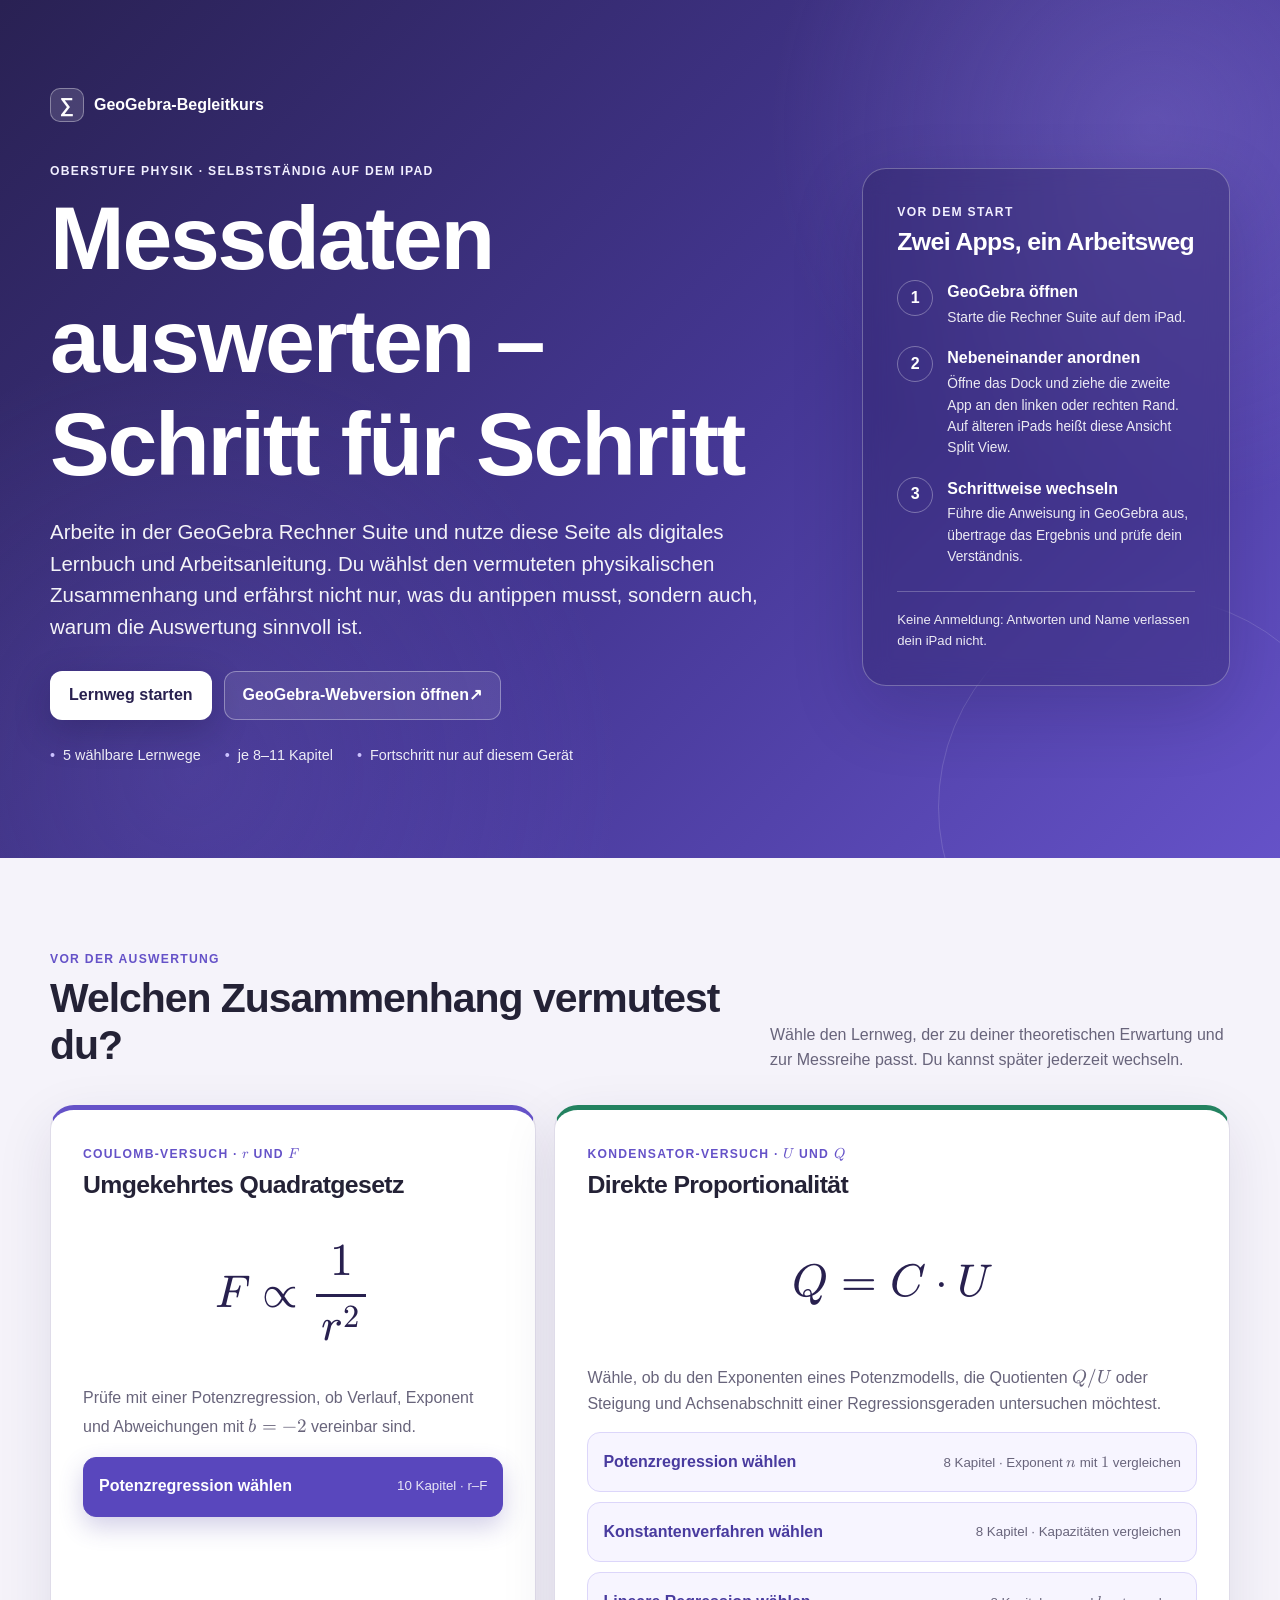
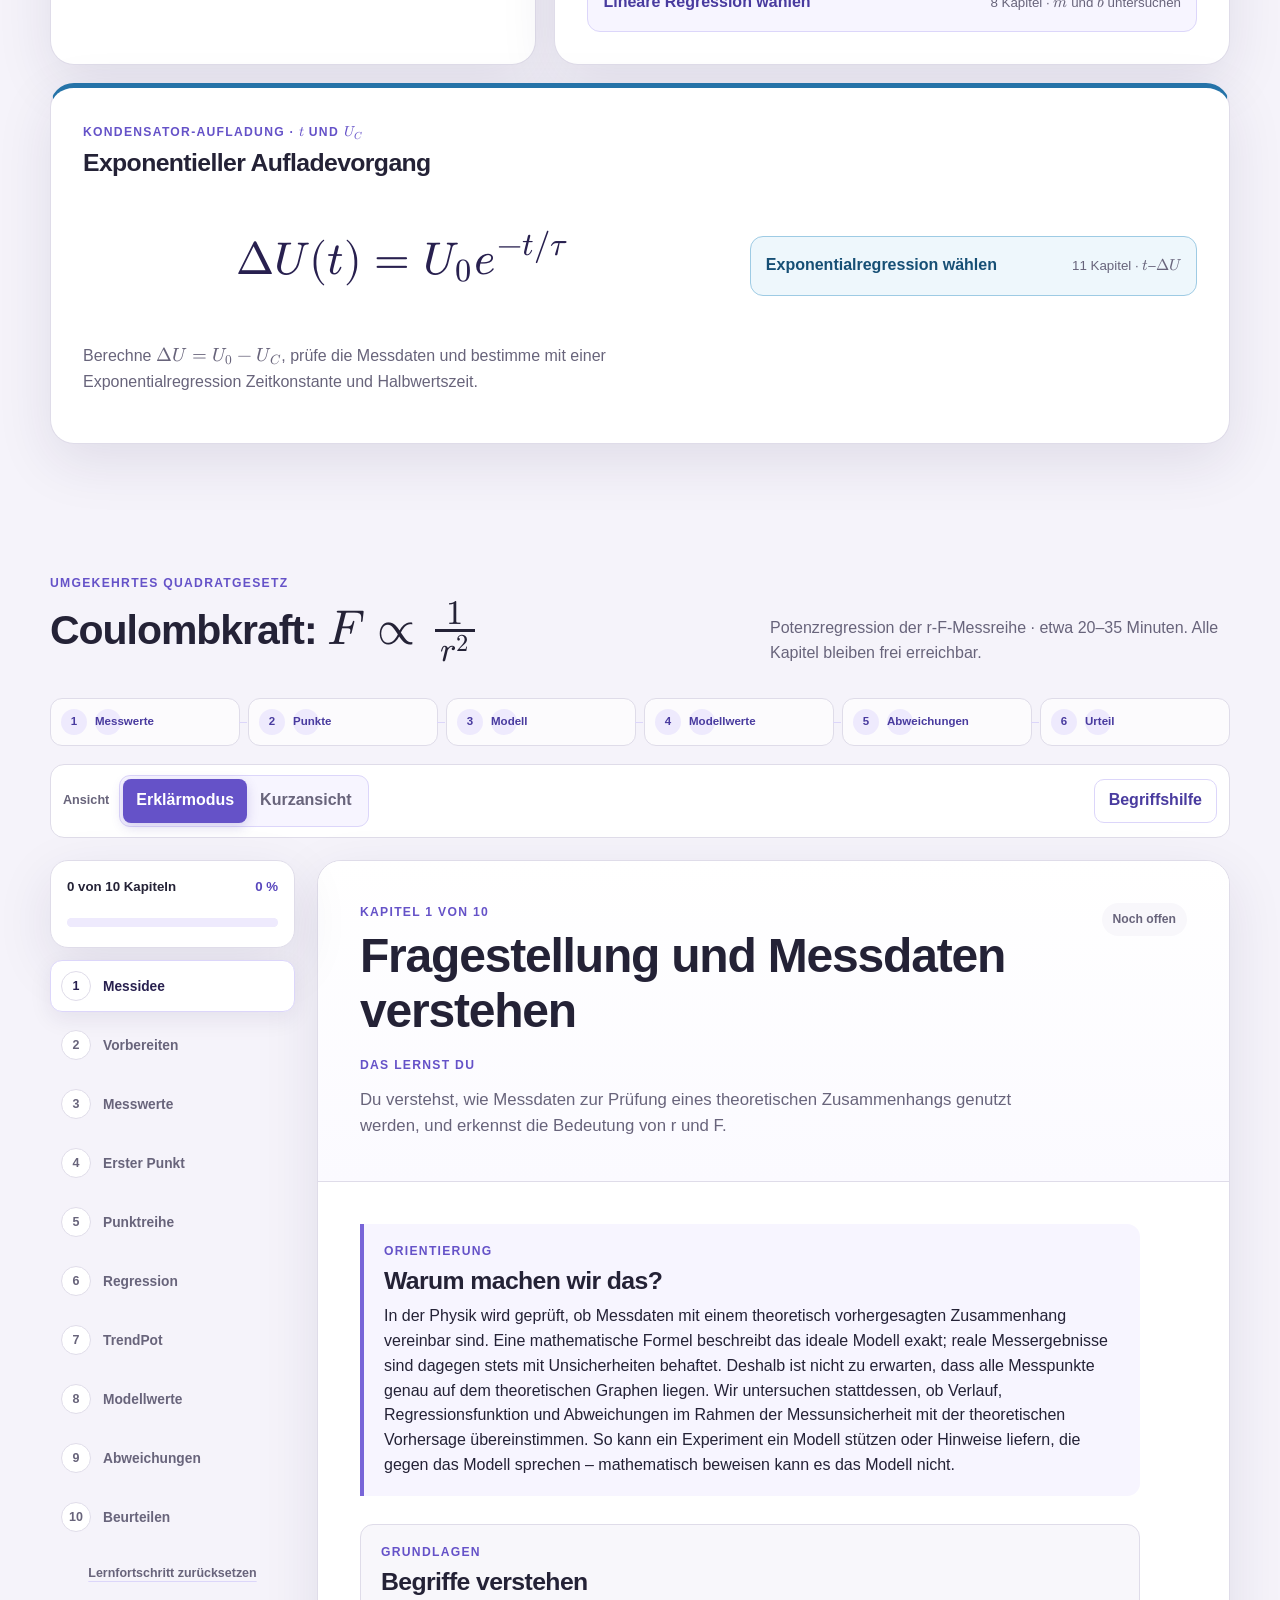
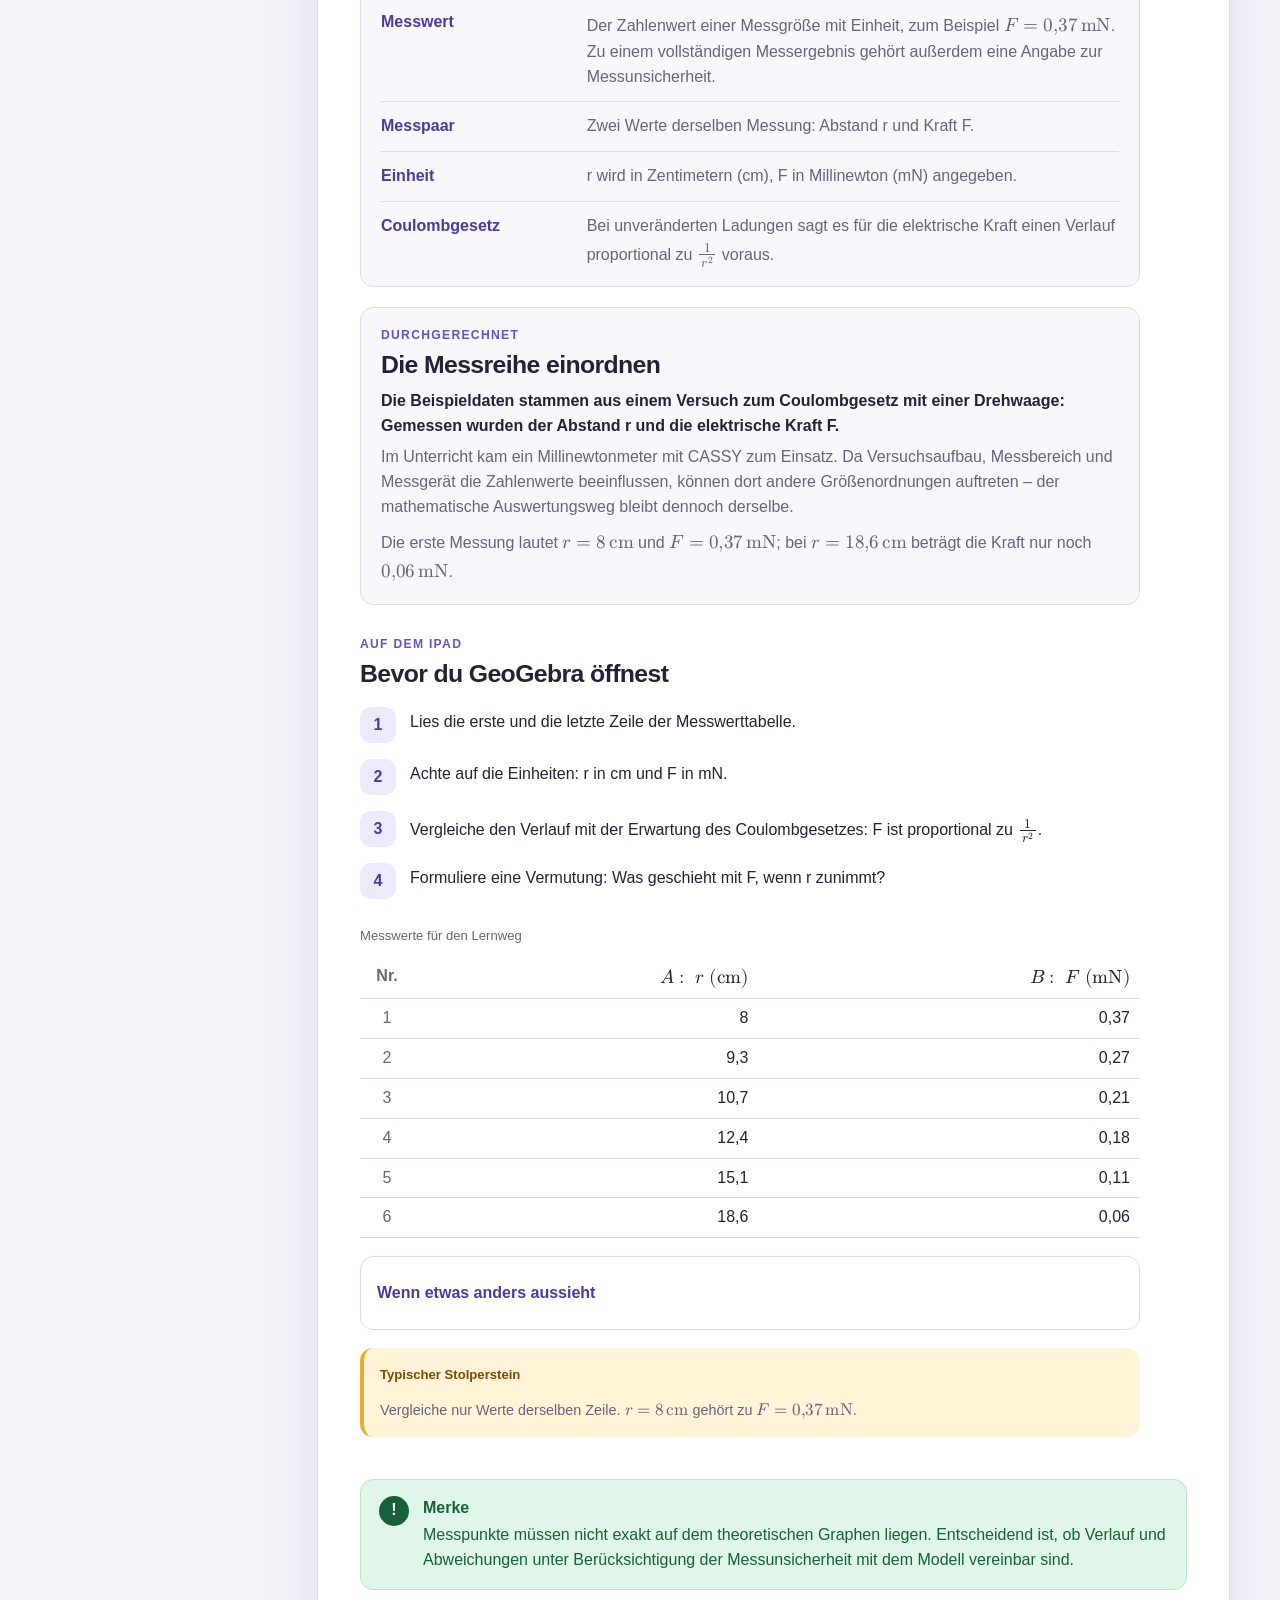
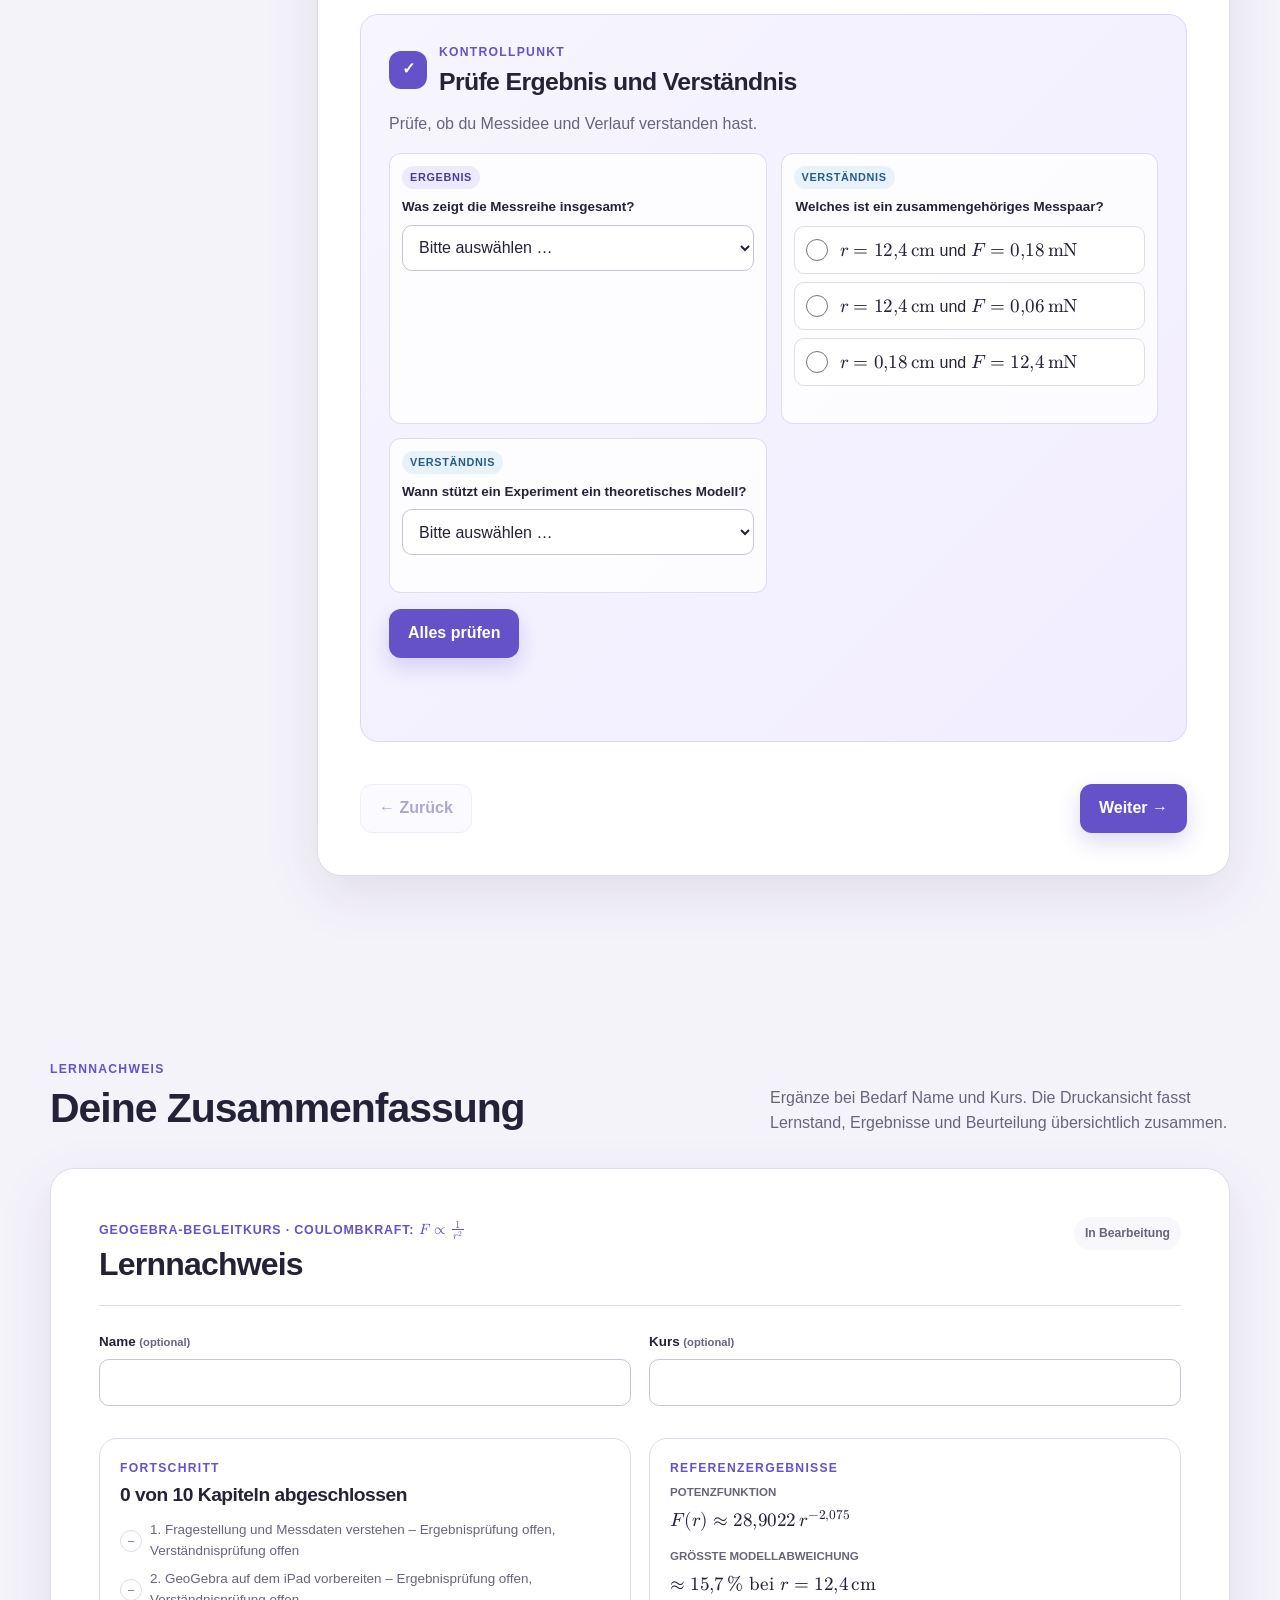
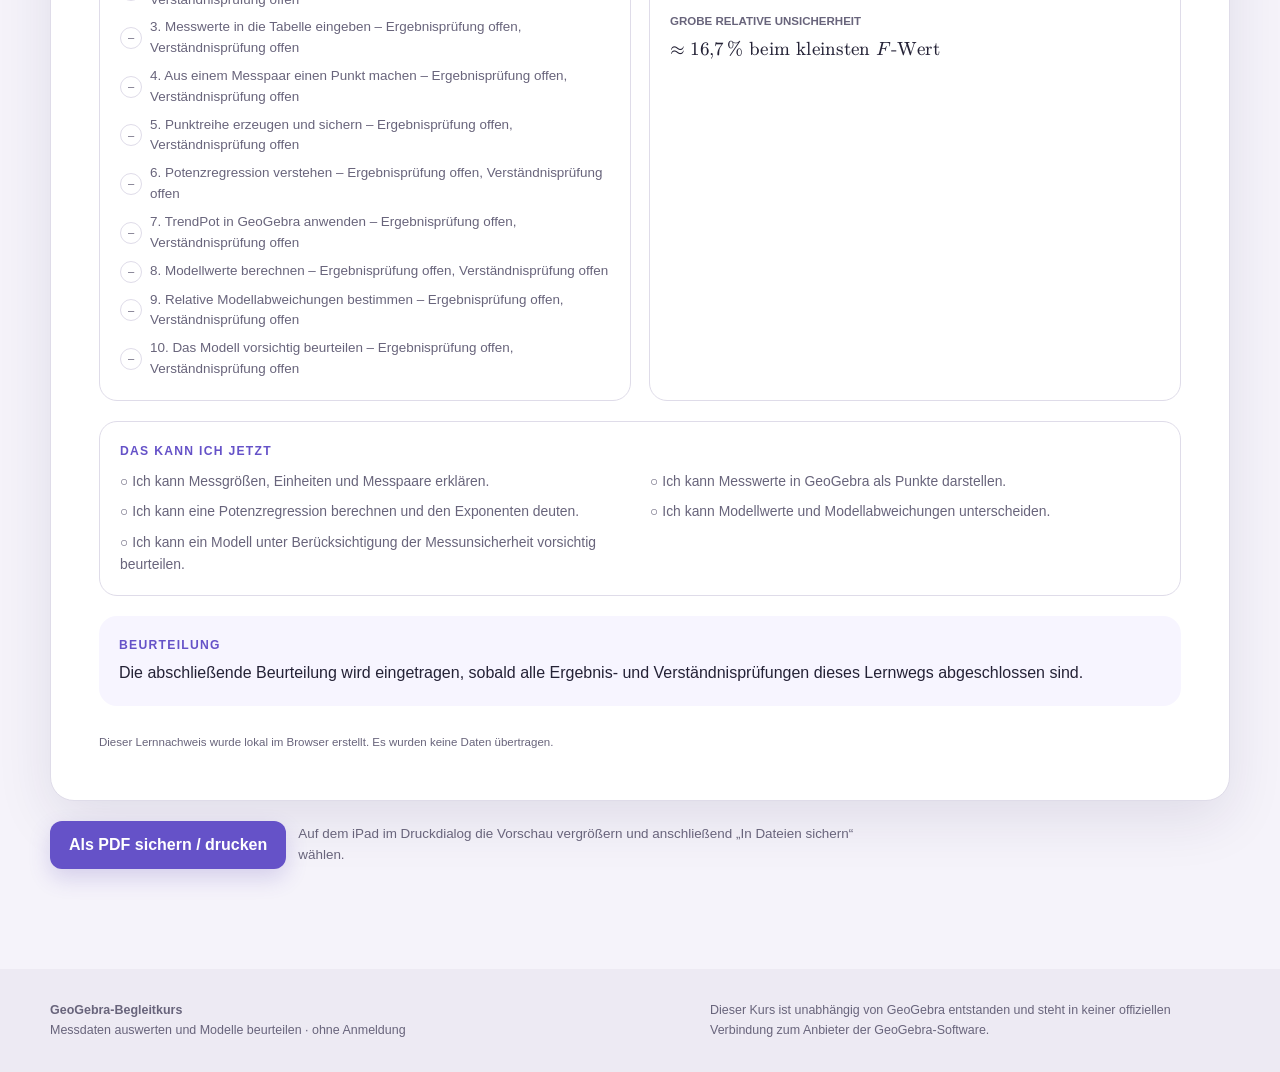
==== index.html @ 0e4f19bb "modified:   app.js 	modified:   groesster-einzelfehler.html 	modified:   groesster-einzelfehler.js 	" ====
<!doctype html>
<html lang="de">
<head>
  <meta charset="utf-8">
  <meta name="viewport" content="width=device-width, initial-scale=1, viewport-fit=cover">
  <meta name="theme-color" content="#6552c8">
  <meta name="robots" content="noindex, nofollow, noarchive, nosnippet, noimageindex">
  <meta name="description" content="Fünf geführte GeoGebra-Lernwege zu Potenz-, Linear- und Exponentialregression, Proportionalität und Messunsicherheit auf dem iPad.">
  <meta property="og:title" content="GeoGebra-Begleitkurs · Messdaten auswerten">
  <meta property="og:description" content="Geführte iPad-Lernwege zu Regression, direkter Proportionalität und exponentiellen Aufladevorgängen.">
  <meta property="og:type" content="website">
  <meta property="og:image" content="./assets/og.png">
  <meta property="og:image:width" content="1733">
  <meta property="og:image:height" content="907">
  <meta property="og:image:alt" content="GeoGebra-Begleitkurs – Messdaten Schritt für Schritt auswerten">
  <meta name="twitter:card" content="summary_large_image">
  <meta name="twitter:title" content="GeoGebra-Begleitkurs · Messdaten auswerten">
  <meta name="twitter:description" content="Geführte iPad-Lernwege zu Regression, direkter Proportionalität und exponentiellen Aufladevorgängen.">
  <meta name="twitter:image" content="./assets/og.png">
  <title>GeoGebra-Begleitkurs · Messdaten auswerten</title>
  <link rel="preload" href="./assets/vendor/mathjax/tex-chtml.js" as="script">
  <link rel="stylesheet" href="./style.css">
</head>
<body>
  <a class="skip-link" href="#main">Zum Inhalt springen</a>

  <header class="site-header">
    <div class="wrap hero-grid">
      <div class="hero-copy">
        <p class="brand-line"><span class="brand-mark" aria-hidden="true">∑</span> GeoGebra-Begleitkurs</p>
        <p class="eyebrow">Oberstufe Physik · selbstständig auf dem iPad</p>
        <h1>Messdaten auswerten – Schritt für Schritt</h1>
        <p class="hero-lead">
          Arbeite in der GeoGebra Rechner Suite und nutze diese Seite als digitales Lernbuch und Arbeitsanleitung.
          Du wählst den vermuteten physikalischen Zusammenhang und erfährst nicht nur, was du antippen musst,
          sondern auch, warum die Auswertung sinnvoll ist.
        </p>
        <div class="hero-actions">
          <button id="startCourseBtn" class="button primary" type="button">Lernweg starten</button>
          <a class="button secondary" href="https://www.geogebra.org/calculator" target="_blank" rel="noopener">GeoGebra-Webversion öffnen <span aria-hidden="true">↗</span></a>
        </div>
        <ul class="hero-facts" aria-label="Kursinformationen">
          <li>5 wählbare Lernwege</li>
          <li>je 8–11 Kapitel</li>
          <li>Fortschritt nur auf diesem Gerät</li>
        </ul>
      </div>

      <aside class="setup-card" aria-labelledby="setup-title">
        <p class="setup-kicker">Vor dem Start</p>
        <h2 id="setup-title">Zwei Apps, ein Arbeitsweg</h2>
        <ol class="setup-list">
          <li><span>1</span><div><strong>GeoGebra öffnen</strong><small>Starte die Rechner Suite auf dem iPad.</small></div></li>
          <li><span>2</span><div><strong>Nebeneinander anordnen</strong><small>Öffne das Dock und ziehe die zweite App an den linken oder rechten Rand. Auf älteren iPads heißt diese Ansicht Split View.</small></div></li>
          <li><span>3</span><div><strong>Schrittweise wechseln</strong><small>Führe die Anweisung in GeoGebra aus, übertrage das Ergebnis und prüfe dein Verständnis.</small></div></li>
        </ol>
        <p class="privacy-note">Keine Anmeldung: Antworten und Name verlassen dein iPad nicht.</p>
      </aside>
    </div>
  </header>

  <main id="main">
    <section id="coursePicker" class="wrap course-picker" aria-labelledby="course-picker-title">
      <div class="section-heading">
        <div>
          <p class="eyebrow">Vor der Auswertung</p>
          <h2 id="course-picker-title">Welchen Zusammenhang vermutest du?</h2>
        </div>
        <p class="section-intro">Wähle den Lernweg, der zu deiner theoretischen Erwartung und zur Messreihe passt. Du kannst später jederzeit wechseln.</p>
      </div>
      <div class="course-choice-grid">
        <article class="course-choice-group inverse">
          <p class="mini-label">Coulomb-Versuch · \(r\) und \(F\)</p>
          <h3>Umgekehrtes Quadratgesetz</h3>
          <p class="choice-equation">\[F\propto\frac{1}{r^2}\]</p>
          <p>Prüfe mit einer Potenzregression, ob Verlauf, Exponent und Abweichungen mit \(b=-2\) vereinbar sind.</p>
          <button class="course-choice-button" type="button" data-course-id="inverse-square">
            <span>Potenzregression wählen</span><small>10 Kapitel · r–F</small>
          </button>
        </article>
        <article class="course-choice-group proportional">
          <p class="mini-label">Kondensator-Versuch · \(U\) und \(Q\)</p>
          <h3>Direkte Proportionalität</h3>
          <p class="choice-equation">\[Q=C\cdot U\]</p>
          <p>Wähle, ob du den Exponenten eines Potenzmodells, die Quotienten \(Q/U\) oder Steigung und Achsenabschnitt einer Regressionsgeraden untersuchen möchtest.</p>
          <div class="choice-button-stack">
            <button class="course-choice-button" type="button" data-course-id="proportional-power">
              <span>Potenzregression wählen</span><small>8 Kapitel · Exponent \(n\) mit \(1\) vergleichen</small>
            </button>
            <button class="course-choice-button" type="button" data-course-id="proportional-constants">
              <span>Konstantenverfahren wählen</span><small>8 Kapitel · Kapazitäten vergleichen</small>
            </button>
            <button class="course-choice-button" type="button" data-course-id="proportional-linear">
              <span>Lineare Regression wählen</span><small>8 Kapitel · \(m\) und \(b\) untersuchen</small>
            </button>
          </div>
        </article>
        <article class="course-choice-group charging">
          <div>
            <p class="mini-label">Kondensator-Aufladung · \(t\) und \(U_C\)</p>
            <h3>Exponentieller Aufladevorgang</h3>
            <p class="choice-equation">\[\Delta U(t)=U_0e^{-t/\tau}\]</p>
            <p>Berechne \(\Delta U=U_0-U_C\), prüfe die Messdaten und bestimme mit einer Exponentialregression Zeitkonstante und Halbwertszeit.</p>
          </div>
          <button class="course-choice-button" type="button" data-course-id="capacitor-exponential">
              <span>Exponentialregression wählen</span><small>11 Kapitel · \(t\)–\(\Delta U\)</small>
          </button>
        </article>
      </div>
      <p id="courseChoiceStatus" class="choice-status" role="status" aria-live="polite"></p>
    </section>

    <section id="course" class="wrap course-section" aria-labelledby="course-title">
      <div class="section-heading">
        <div>
          <p id="courseEyebrow" class="eyebrow">Geführter Lernweg</p>
          <h2 id="course-title">Vom Messwert zum begründeten Urteil</h2>
        </div>
        <p id="courseIntro" class="section-intro">Alle Kapitel bleiben offen. Wähle zwischen ausführlicher Erklärung und kompakter Wiederholung.</p>
      </div>

      <ol id="learningMap" class="learning-map" aria-label="Etappen des gewählten Lernwegs"></ol>

      <div class="course-tools" aria-label="Kursansicht und Begriffshilfe">
        <div class="mode-control">
          <span class="mode-label">Ansicht</span>
          <div class="mode-switch" role="group" aria-label="Umfang der Erklärungen">
            <button id="explainModeBtn" type="button" aria-pressed="true">Erklärmodus</button>
            <button id="compactModeBtn" type="button" aria-pressed="false">Kurzansicht</button>
          </div>
        </div>
        <button id="openGlossaryBtn" class="glossary-button" type="button">Begriffshilfe</button>
      </div>

      <div class="course-shell">
        <aside class="course-rail" aria-label="Kursfortschritt">
          <div class="progress-card">
            <div class="progress-copy">
              <strong id="progressLabel">0 von 10 Kapiteln</strong>
              <span id="progressPercent">0 %</span>
            </div>
            <progress id="courseProgress" max="10" value="0">0 von 10</progress>
          </div>
          <nav aria-label="Lernschritte">
            <ol id="stepNav" class="step-nav"></ol>
          </nav>
          <button id="resetCourseBtn" class="text-button" type="button">Lernfortschritt zurücksetzen</button>
        </aside>

        <article id="lessonCard" class="lesson-card" aria-labelledby="stepTitle">
          <header class="lesson-header">
            <div>
              <p id="stepEyebrow" class="step-eyebrow"></p>
              <h2 id="stepTitle"></h2>
              <p class="mini-label learning-goal-label">Das lernst du</p>
              <p id="stepGoal" class="step-goal"></p>
            </div>
            <span id="stepStateBadge" class="state-badge"></span>
          </header>

          <div id="lessonGrid" class="lesson-grid">
            <div class="instruction-column">
              <section class="why-block" aria-labelledby="why-heading">
                <p class="mini-label">Orientierung</p>
                <h3 id="why-heading">Warum machen wir das?</h3>
                <p id="stepWhy"></p>
              </section>

              <div id="depthContent" class="depth-content">
                <section class="concept-block" aria-labelledby="concept-heading">
                  <p class="mini-label">Grundlagen</p>
                  <h3 id="concept-heading">Begriffe verstehen</h3>
                  <dl id="stepConcepts" class="concept-list"></dl>
                </section>

                <section class="example-block" aria-labelledby="example-heading">
                  <p class="mini-label">Durchgerechnet</p>
                  <h3 id="example-heading"></h3>
                  <div id="stepWorkedExample" class="worked-example"></div>
                </section>
              </div>

              <section class="instruction-block" aria-labelledby="ipad-heading">
                <p class="mini-label">Auf dem iPad</p>
                <h3 id="ipad-heading"></h3>
                <ol id="stepActions" class="action-list"></ol>
              </section>

              <div id="stepDataTable" class="source-data" hidden></div>

              <div id="formulaBlock" class="formula-block" hidden>
                <div>
                  <span>Diese Eingabe verwenden</span>
                  <code id="formulaText"></code>
                </div>
                <button id="copyFormulaBtn" class="copy-button" type="button">Kopieren</button>
              </div>
              <p id="copyStatus" class="sr-only" role="status" aria-live="polite"></p>

              <details class="help-box">
                <summary>Wenn etwas anders aussieht</summary>
                <p id="stepTroubleshooting"></p>
              </details>
              <div class="mistake-box">
                <strong>Typischer Stolperstein</strong>
                <p id="stepMistake"></p>
              </div>
            </div>

            <div id="stepImages" class="step-images" aria-label="Abbildungen zum Lernschritt"></div>
          </div>

          <aside class="remember-box" aria-labelledby="remember-heading">
            <span aria-hidden="true">!</span>
            <div><strong id="remember-heading">Merke</strong><p id="stepRemember"></p></div>
          </aside>

          <aside id="sharedRequirementCard" class="shared-requirement-card" aria-labelledby="sharedRequirementTitle" hidden>
            <div>
              <p class="mini-label">Gemeinsame Pflichtseite</p>
              <h3 id="sharedRequirementTitle">Methode des größten Einzelfehlers</h3>
              <p id="sharedRequirementText"></p>
            </div>
            <a id="sharedRequirementLink" class="button secondary" href="./groesster-einzelfehler.html">Fehlerseite öffnen</a>
          </aside>

          <section class="checkpoint" aria-labelledby="checkpoint-title">
            <div class="checkpoint-heading">
              <span class="checkpoint-icon" aria-hidden="true">✓</span>
              <div>
                <p class="mini-label">Kontrollpunkt</p>
                <h3 id="checkpoint-title">Prüfe Ergebnis und Verständnis</h3>
              </div>
            </div>
            <p id="checkpointPrompt"></p>
            <form id="checkpointForm" novalidate>
              <div id="checkpointFields" class="checkpoint-fields"></div>
              <button class="button primary" type="submit">Alles prüfen</button>
            </form>
            <p id="checkpointFeedback" class="feedback" role="status" aria-live="polite"></p>
          </section>

          <footer class="lesson-footer">
            <button id="previousStepBtn" class="button secondary" type="button">← Zurück</button>
            <button id="nextStepBtn" class="button primary" type="button">Weiter →</button>
          </footer>
        </article>
      </div>

      <div id="courseComplete" class="completion-banner" hidden>
        <div aria-hidden="true" class="completion-mark">✓</div>
        <div>
          <p class="eyebrow">Lernweg abgeschlossen</p>
          <h3 id="completionTitle">Du kannst den gesamten Auswertungsweg fachlich erklären.</h3>
          <p id="completionText">Erstelle jetzt deinen persönlichen Lernnachweis.</p>
        </div>
        <a id="completionActionLink" class="button light" href="#summary">Zum Lernnachweis</a>
      </div>
    </section>

    <section id="summary" class="wrap summary-section" aria-labelledby="summary-title">
      <div class="section-heading">
        <div>
          <p class="eyebrow">Lernnachweis</p>
          <h2 id="summary-title">Deine Zusammenfassung</h2>
        </div>
        <p class="section-intro">Ergänze bei Bedarf Name und Kurs. Die Druckansicht fasst Lernstand, Ergebnisse und Beurteilung übersichtlich zusammen.</p>
      </div>

      <div id="printSummary" class="summary-sheet">
        <header class="summary-header">
          <div>
            <span id="summarySubtitle" class="summary-subtitle">GeoGebra-Begleitkurs · Potenzregression</span>
            <h3>Lernnachweis</h3>
          </div>
          <span id="summaryStatus" class="summary-status"></span>
        </header>

        <div class="student-fields screen-fields">
          <label class="field" for="studentNameInput"><span>Name <small>(optional)</small></span><input id="studentNameInput" type="text" autocomplete="name"></label>
          <label class="field" for="courseNameInput"><span>Kurs <small>(optional)</small></span><input id="courseNameInput" type="text"></label>
        </div>
        <dl class="print-student-meta">
          <div><dt>Name</dt><dd id="printStudentName">–</dd></div>
          <div><dt>Kurs</dt><dd id="printCourseName">–</dd></div>
          <div><dt>Datum</dt><dd id="summaryDate"></dd></div>
        </dl>

        <div class="summary-grid">
          <section>
            <p class="mini-label">Fortschritt</p>
            <h4 id="summaryProgress"></h4>
            <ul id="summaryChecklist" class="summary-checklist"></ul>
          </section>
          <section>
            <p class="mini-label">Referenzergebnisse</p>
            <dl id="summaryKeyResults" class="key-results"></dl>
          </section>
        </div>

        <section class="competence-summary">
          <p class="mini-label">Das kann ich jetzt</p>
          <ul id="summaryCompetencies" class="competence-list"></ul>
        </section>

        <section class="summary-conclusion">
          <p class="mini-label">Beurteilung</p>
          <p id="summaryConclusion"></p>
        </section>

        <p class="print-footnote">Dieser Lernnachweis wurde lokal im Browser erstellt. Es wurden keine Daten übertragen.</p>
      </div>

      <div class="summary-actions">
        <button id="printSummaryBtn" class="button primary" type="button">Als PDF sichern / drucken</button>
        <p>Auf dem iPad im Druckdialog die Vorschau vergrößern und anschließend „In Dateien sichern“ wählen.</p>
      </div>
    </section>
  </main>

  <footer class="site-footer">
    <div class="wrap footer-inner">
      <p><strong>GeoGebra-Begleitkurs</strong><br>Messdaten auswerten und Modelle beurteilen · ohne Anmeldung</p>
      <p>Dieser Kurs ist unabhängig von GeoGebra entstanden und steht in keiner offiziellen Verbindung zum Anbieter der GeoGebra-Software.</p>
    </div>
  </footer>

  <dialog id="glossaryDialog" class="glossary-dialog" aria-labelledby="glossaryTitle">
    <button id="closeGlossaryBtn" class="dialog-close" type="button" aria-label="Begriffshilfe schließen">×</button>
    <p class="mini-label">Zum Nachschlagen</p>
    <h2 id="glossaryTitle">Begriffshilfe</h2>
    <dl class="glossary-list">
      <div><dt>Hypothese</dt><dd>Eine theoretisch begründete Erwartung, die anhand von Messdaten geprüft wird.</dd></div>
      <div><dt>Physikalisches Modell</dt><dd>Eine vereinfachte mathematische Beschreibung eines realen Vorgangs, zum Beispiel \(F\propto 1/r^2\) oder \(Q=C\cdot U\).</dd></div>
      <div><dt>Messwert</dt><dd>Der Zahlenwert einer Messgröße mit Einheit, zum Beispiel \(F=0{,}37\,\mathrm{mN}\).</dd></div>
      <div><dt>Messergebnis</dt><dd>Die vollständige Angabe eines Messwertes einschließlich seiner Messunsicherheit.</dd></div>
      <div><dt>Messpaar</dt><dd>Die zusammengehörigen Werte zweier Messgrößen aus derselben Einzelmessung.</dd></div>
      <div><dt>Punkt</dt><dd>Die Darstellung eines Messpaares im Koordinatensystem, zum Beispiel \((x,y)=(r,F)\) oder \((U,Q)\).</dd></div>
      <div><dt>Potenzfunktion</dt><dd>Eine Funktion der Form \(y=a\cdot x^b\). Der Exponent \(b\) bestimmt die Art des Zusammenhangs.</dd></div>
      <div><dt>Regression</dt><dd>Ein mathematisches Verfahren, das die Parameter einer gewählten Modellfunktion an mehrere Messpunkte anpasst.</dd></div>
      <div><dt>Modellwert</dt><dd>Ein von der Regressionsfunktion berechneter Wert, nicht ein neuer Messwert.</dd></div>
      <div><dt>Modellabweichung</dt><dd>Die prozentuale Differenz zwischen Messwert und Modellwert, bezogen auf den Modellwert.</dd></div>
      <div><dt>Betrag</dt><dd>Die Größe einer Zahl ohne ihr Vorzeichen.</dd></div>
      <div><dt>Messunsicherheit</dt><dd>Eine Angabe dazu, wie genau ein Messergebnis aufgrund von Messverfahren und Geräten sinnvoll angegeben werden kann.</dd></div>
      <div><dt>Vereinbarkeit</dt><dd>Die Messdaten liefern im Rahmen der betrachteten Unsicherheiten keinen erkennbaren Widerspruch zum Modell.</dd></div>
      <div><dt>Spannung \(U\)</dt><dd>Die elektrische Spannung in Volt; beim Kondensator ist sie die unabhängige Größe.</dd></div>
      <div><dt>Elektrische Ladung \(Q\)</dt><dd>Die auf dem Kondensator gespeicherte Ladung in Coulomb.</dd></div>
      <div><dt>Kapazität \(C\)</dt><dd>Der Quotient \(Q/U\). Seine Einheit ist Farad; hier ergeben sich Werte um \(416\,\mathrm{pF}\).</dd></div>
      <div><dt>Direkte Proportionalität</dt><dd>Ein Zusammenhang der Form \(y=k\cdot x\); bei realen Messdaten bleibt der Quotient \(y/x\) innerhalb der Messunsicherheit annähernd konstant.</dd></div>
      <div><dt>Proportionalitätskonstante</dt><dd>Der feste Faktor \(k\); bei \(Q=C\cdot U\) ist dies die Kapazität \(C\).</dd></div>
      <div><dt>Lineare Funktion</dt><dd>Eine Funktion der Form \(y=m\cdot x+b\). Ihr Graph ist eine Gerade.</dd></div>
      <div><dt>Steigung \(m\)</dt><dd>Sie gibt an, um wie viel sich der Modellwert \(y\) ändert, wenn \(x\) um eine Einheit zunimmt. Bei \(Q=C\cdot U\) entspricht sie der Kapazität.</dd></div>
      <div><dt>y-Achsenabschnitt \(b\)</dt><dd>Der Modellwert bei \(x=0\). Für eine direkte Proportionalität wird \(b=0\) erwartet.</dd></div>
      <div><dt>Ursprungsgerade</dt><dd>Eine Gerade durch den Koordinatenursprung \((0,0)\); sie beschreibt einen direkt proportionalen Zusammenhang.</dd></div>
      <div><dt>Extrapolation</dt><dd>Die Verwendung eines Modells außerhalb des gemessenen Bereichs. Der Achsenabschnitt wird hier aus Messungen zwischen \(50\,\mathrm V\) und \(250\,\mathrm V\) bis \(U=0\) fortgesetzt.</dd></div>
      <div><dt>Aufladevorgang</dt><dd>Beim Laden eines Kondensators steigt \(U_C\) und nähert sich der angelegten Spannung \(U_0\) an; gleichzeitig fällt \(\Delta U=U_0-U_C\) gegen null.</dd></div>
      <div><dt>Spannungsdifferenz \(\Delta U\)</dt><dd>Der beim Aufladen noch fehlende Spannungsanteil \(U_0-U_C\). Das \(\Delta\) bezeichnet hier eine Differenz und keine Messunsicherheit.</dd></div>
      <div><dt>Exponentialfunktion</dt><dd>Eine Funktion, bei der sich eine Größe in gleichen Zeitabschnitten jeweils um denselben Faktor verändert, hier \(\widehat{\Delta U}(t)=A e^{kt}\).</dd></div>
      <div><dt>Regressionsanfangswert \(A\)</dt><dd>Der vom Exponentialmodell für \(t=0\) vorhergesagte Wert; er muss nicht exakt dem ersten Messwert entsprechen.</dd></div>
      <div><dt>Zeitkonstante \(\tau\)</dt><dd>Charakteristische Zeit eines exponentiellen Vorgangs. Beim idealen RC-Kreis gilt \(\tau=R\cdot C\) und \(k=-1/\tau\).</dd></div>
      <div><dt>Halbwertszeit \(t_{1/2}\)</dt><dd>Die Zeitspanne, in der sich der Modellwert halbiert; bei exponentieller Abnahme gilt \(t_{1/2}=\tau\ln(2)\).</dd></div>
      <div><dt>Auffälliger Messwert</dt><dd>Ein Wert, der wegen Messablauf, Protokoll oder Verlauf geprüft werden muss. Er darf nicht allein wegen einer schlechten Modellpassung entfernt werden.</dd></div>
      <div><dt>Dokumentierter Ausschluss</dt><dd>Ein begründeter und offengelegter Verzicht auf einen Messwert in der Auswertung; das ursprüngliche Protokoll wird dabei nicht stillschweigend verändert.</dd></div>
      <div><dt>Methode des größten Einzelfehlers</dt><dd>Der größte relative Einzelfehler wird als Fehlergrenze auf alle untersuchten Abweichungen übertragen. Darunterliegende Abweichungen können in dieser schulischen Methode durch Messfehler erklärt werden.</dd></div>
    </dl>
  </dialog>

  <dialog id="imageDialog" class="image-dialog" aria-labelledby="dialogCaption">
    <button id="closeImageDialogBtn" class="dialog-close" type="button" aria-label="Bild schließen">×</button>
    <div class="dialog-image-wrap">
      <div id="dialogImageStage" class="dialog-image-stage">
        <img id="dialogImage" src="" alt="">
      </div>
    </div>
    <p id="dialogCaption"></p>
  </dialog>

  <noscript>
    <div class="noscript-note">Für die interaktiven Kontrollpunkte muss JavaScript aktiviert sein.</div>
  </noscript>

  <script type="module" src="./app.js?v=20260919-1"></script>
</body>
</html>
---- style.css ----
:root {
  color-scheme: light;
  --ink: #242236;
  --muted: #68647b;
  --violet-950: #28204f;
  --violet-800: #493b9f;
  --violet-700: #5947bd;
  --violet-600: #6552c8;
  --violet-500: #7865d8;
  --violet-200: #dcd6fa;
  --violet-100: #eeeafd;
  --violet-50: #f7f5ff;
  --mint: #dff6e8;
  --green: #16613b;
  --amber-100: #fff4d7;
  --amber-700: #7a4b00;
  --red-100: #fdecec;
  --red-700: #8d2727;
  --surface: #ffffff;
  --surface-soft: #f8f7fb;
  --border: #dfdce9;
  --shadow: 0 18px 55px rgba(39, 31, 78, 0.1);
  --radius-xl: 24px;
  --radius-lg: 18px;
  --radius-md: 13px;
  --content: 1180px;
}

* { box-sizing: border-box; }

html {
  scroll-behavior: smooth;
  background: #f5f3fa;
  color: var(--ink);
  font-family: Inter, ui-sans-serif, -apple-system, BlinkMacSystemFont, "Segoe UI", sans-serif;
}

body { margin: 0; min-width: 320px; line-height: 1.55; }
button, input, select, textarea { font: inherit; }
button, a, summary, input, select, textarea { -webkit-tap-highlight-color: transparent; }
button, a.button, summary { touch-action: manipulation; }
img, svg { max-width: 100%; }
a { color: inherit; }
h1, h2, h3, h4, p { margin-top: 0; }
h1, h2, h3, h4 { line-height: 1.15; letter-spacing: -0.025em; }
h1 { max-width: 720px; margin-bottom: 20px; font-size: clamp(2.65rem, 7vw, 5.7rem); }
h2 { margin-bottom: 8px; font-size: clamp(1.75rem, 3.2vw, 2.65rem); }
h3 { margin-bottom: 8px; font-size: clamp(1.2rem, 2vw, 1.55rem); }

.wrap { width: min(var(--content), calc(100% - 40px)); margin-inline: auto; }
.skip-link { position: fixed; z-index: 1000; top: 12px; left: 12px; transform: translateY(-160%); border-radius: 8px; padding: 10px 14px; background: var(--surface); color: var(--violet-800); font-weight: 800; }
.skip-link:focus { transform: translateY(0); }

.site-header {
  position: relative;
  overflow: hidden;
  padding: clamp(42px, 8vw, 88px) 0 clamp(54px, 8vw, 92px);
  background: radial-gradient(circle at 90% 15%, rgba(159, 141, 235, 0.28), transparent 28%), radial-gradient(circle at 15% 90%, rgba(120, 101, 216, 0.2), transparent 32%), linear-gradient(135deg, #292153 0%, #463896 56%, #6552c8 100%);
  color: #fff;
}

.site-header::after { position: absolute; right: -80px; bottom: -160px; width: 420px; height: 420px; border: 1px solid rgba(255, 255, 255, 0.14); border-radius: 50%; content: ""; }
.hero-grid { position: relative; z-index: 1; display: grid; grid-template-columns: minmax(0, 1.5fr) minmax(300px, 0.75fr); gap: clamp(32px, 6vw, 80px); align-items: center; }
.brand-line { display: flex; align-items: center; gap: 10px; margin-bottom: 40px; font-weight: 800; }
.brand-mark { display: inline-grid; width: 34px; height: 34px; place-items: center; border: 1px solid rgba(255, 255, 255, 0.35); border-radius: 10px; background: rgba(255, 255, 255, 0.13); font-size: 1.25rem; }
.eyebrow, .mini-label, .setup-kicker, .step-eyebrow { margin-bottom: 6px; color: var(--violet-600); font-size: 0.76rem; font-weight: 850; letter-spacing: 0.105em; text-transform: uppercase; }
.site-header .eyebrow { color: #f1efff; }
.hero-lead { max-width: 720px; margin-bottom: 28px; color: rgba(255, 255, 255, 0.94); font-size: clamp(1.05rem, 2vw, 1.28rem); }
.hero-actions, .row-actions, .summary-actions { display: flex; flex-wrap: wrap; gap: 12px; align-items: center; }

.button { display: inline-flex; min-height: 48px; align-items: center; justify-content: center; border: 1px solid transparent; border-radius: 12px; padding: 11px 18px; text-decoration: none; font-weight: 800; cursor: pointer; transition: transform 160ms ease, background 160ms ease, border-color 160ms ease, box-shadow 160ms ease; }
.button:hover { transform: translateY(-1px); }
.button:active { transform: translateY(0); }
.button.primary { background: var(--violet-600); color: #fff; box-shadow: 0 9px 22px rgba(85, 67, 178, 0.2); }
.button.primary:hover { background: var(--violet-800); }
.site-header .button.primary { background: #fff; color: var(--violet-950); box-shadow: 0 12px 35px rgba(20, 14, 55, 0.25); }
.button.secondary { border-color: var(--violet-200); background: var(--violet-50); color: var(--violet-800); }
.site-header .button.secondary { border-color: rgba(255, 255, 255, 0.35); background: rgba(255, 255, 255, 0.09); color: #fff; }
.button.light { background: #fff; color: var(--violet-800); }
.button.compact { min-height: 44px; padding: 8px 14px; }
.button.wide { width: 100%; margin-top: 18px; }
.button:disabled { transform: none; opacity: 0.45; cursor: not-allowed; }

.button:focus-visible, .text-button:focus-visible, .copy-button:focus-visible, .figure-button:focus-visible, .step-nav button:focus-visible, .mode-switch button:focus-visible, .glossary-button:focus-visible, .method-back-link:focus-visible, .source-link a:focus-visible, .shared-method-link a:focus-visible, input:focus-visible, select:focus-visible, textarea:focus-visible, summary:focus-visible, .dialog-close:focus-visible { outline: 3px solid #f4b942; outline-offset: 3px; }

.hero-facts { display: flex; flex-wrap: wrap; gap: 8px 24px; margin: 24px 0 0; padding: 0; color: rgba(255, 255, 255, 0.9); font-size: 0.9rem; list-style: none; }
.hero-facts li::before { margin-right: 8px; color: #cbc2ff; content: "•"; }
.setup-card { padding: clamp(24px, 4vw, 34px); border: 1px solid rgba(255, 255, 255, 0.28); border-radius: var(--radius-xl); background: rgba(25, 18, 70, 0.28); box-shadow: 0 24px 70px rgba(17, 11, 51, 0.18); backdrop-filter: blur(12px); }
.setup-kicker { color: #f1efff; }
.setup-card h2 { margin-bottom: 24px; font-size: 1.55rem; }
.setup-list { display: grid; gap: 18px; margin: 0; padding: 0; list-style: none; }
.setup-list li { display: grid; grid-template-columns: 38px 1fr; gap: 12px; align-items: start; }
.setup-list > li > span { display: grid; width: 36px; height: 36px; place-items: center; border: 1px solid rgba(255, 255, 255, 0.32); border-radius: 50%; color: #fff; font-weight: 850; }
.setup-list strong, .setup-list small { display: block; }
.setup-list small { margin-top: 2px; color: rgba(255, 255, 255, 0.9); font-size: 0.86rem; }
.privacy-note { margin: 24px 0 0; padding-top: 18px; border-top: 1px solid rgba(255, 255, 255, 0.24); color: rgba(255, 255, 255, 0.9); font-size: 0.82rem; }

.course-picker { padding-top: clamp(54px, 8vw, 92px); }
.course-section, .summary-section { padding-block: clamp(54px, 8vw, 92px); }
.course-choice-grid { display: grid; grid-template-columns: minmax(0, 0.9fr) minmax(0, 1.25fr); gap: 18px; }
.course-choice-group { border: 1px solid var(--border); border-radius: var(--radius-xl); padding: clamp(22px, 4vw, 32px); background: var(--surface); box-shadow: var(--shadow); }
.course-choice-group.inverse { border-top: 5px solid var(--violet-600); }
.course-choice-group.proportional { border-top: 5px solid #238260; }
.course-choice-group.charging { grid-column: 1 / -1; display: grid; grid-template-columns: minmax(0, 1fr) minmax(280px, 0.7fr); align-items: center; gap: 28px; border-top: 5px solid #2573a8; }
.course-choice-group.charging .course-choice-button { border-color: #9ecbe4; background: #eef7fc; color: #164f75; }
.course-choice-group.charging .course-choice-button[aria-pressed="true"] { border-color: #1e648f; background: #1e648f; color: #fff; }
.course-choice-group.charging > div > p:not(.mini-label, .choice-equation) { color: var(--muted); }
.course-choice-group > p:not(.mini-label, .choice-equation) { color: var(--muted); }
.choice-equation { margin: 14px 0; color: var(--violet-950); font-size: clamp(1.6rem, 4vw, 2.4rem); font-weight: 850; letter-spacing: -0.03em; }
.choice-button-stack { display: grid; gap: 10px; }
.course-choice-button { display: flex; width: 100%; min-height: 60px; align-items: center; justify-content: space-between; gap: 16px; border: 1px solid var(--violet-200); border-radius: 13px; padding: 12px 15px; background: var(--violet-50); color: var(--violet-800); text-align: left; cursor: pointer; }
.course-choice-button span, .course-choice-button small { display: block; }
.course-choice-button span { font-weight: 850; }
.course-choice-button small { color: var(--muted); text-align: right; }
.course-choice-button[aria-pressed="true"] { border-color: var(--violet-700); background: var(--violet-700); color: #fff; box-shadow: 0 10px 24px rgba(73, 59, 159, 0.24); }
.course-choice-button[aria-pressed="true"] small { color: rgba(255, 255, 255, 0.86); }
.course-choice-button:focus-visible { outline: 3px solid #f4b942; outline-offset: 3px; }
.choice-status { min-height: 1.5em; margin: 14px 0 0; color: var(--green); font-weight: 750; }
.section-heading { display: grid; grid-template-columns: minmax(0, 1fr) minmax(260px, 460px); gap: 30px; align-items: end; margin-bottom: 28px; }
.section-intro { margin-bottom: 4px; color: var(--muted); }
.learning-map { display: grid; grid-template-columns: repeat(auto-fit, minmax(126px, 1fr)); gap: 8px; margin: 0 0 18px; padding: 0; list-style: none; }
.learning-map li { position: relative; display: flex; min-height: 48px; gap: 8px; align-items: center; border: 1px solid var(--border); border-radius: 12px; padding: 8px 10px; background: rgba(255, 255, 255, 0.72); color: var(--muted); font-size: 0.77rem; font-weight: 750; }
.learning-map li:not(:last-child)::after { position: absolute; z-index: 1; top: 50%; right: -8px; width: 8px; height: 1px; background: var(--violet-200); content: ""; }
.learning-map li span { display: grid; width: 26px; height: 26px; flex: 0 0 26px; place-items: center; border-radius: 50%; background: var(--violet-100); color: var(--violet-800); font-size: 0.72rem; font-weight: 900; }
.course-tools { display: flex; flex-wrap: wrap; gap: 14px; align-items: center; justify-content: space-between; margin-bottom: 22px; border: 1px solid var(--border); border-radius: 14px; padding: 10px 12px; background: var(--surface); }
.mode-control { display: flex; flex-wrap: wrap; gap: 10px; align-items: center; }
.mode-label { color: var(--muted); font-size: 0.79rem; font-weight: 800; }
.mode-switch { display: inline-flex; border: 1px solid var(--violet-200); border-radius: 11px; padding: 3px; background: var(--violet-50); }
.mode-switch button { min-height: 44px; border: 0; border-radius: 8px; padding: 8px 13px; background: transparent; color: var(--muted); font-weight: 800; cursor: pointer; }
.mode-switch button[aria-pressed="true"] { background: var(--violet-600); color: #fff; box-shadow: 0 4px 12px rgba(85, 67, 178, 0.22); }
.glossary-button { min-height: 44px; border: 1px solid var(--violet-200); border-radius: 10px; padding: 8px 14px; background: #fff; color: var(--violet-800); font-weight: 800; cursor: pointer; }
.course-shell { display: grid; grid-template-columns: 245px minmax(0, 1fr); gap: 22px; align-items: start; }
.course-rail { position: sticky; top: 18px; min-width: 0; }
.progress-card, .lesson-card, .summary-sheet { border: 1px solid var(--border); background: var(--surface); box-shadow: var(--shadow); }
.progress-card { margin-bottom: 12px; border-radius: var(--radius-lg); padding: 16px; }
.progress-copy { display: flex; justify-content: space-between; gap: 12px; margin-bottom: 9px; font-size: 0.83rem; }
.progress-copy span { color: var(--violet-700); font-weight: 850; }
progress { width: 100%; height: 9px; overflow: hidden; border: 0; border-radius: 99px; background: var(--violet-100); color: var(--violet-600); }
progress::-webkit-progress-bar { border-radius: 99px; background: var(--violet-100); }
progress::-webkit-progress-value { border-radius: 99px; background: var(--violet-600); }
progress::-moz-progress-bar { border-radius: 99px; background: var(--violet-600); }

.step-nav { display: grid; gap: 7px; margin: 0; padding: 0; list-style: none; }
.step-nav button { display: grid; width: 100%; min-height: 52px; grid-template-columns: 32px 1fr auto; gap: 10px; align-items: center; border: 1px solid transparent; border-radius: 12px; padding: 8px 10px; background: transparent; color: var(--muted); text-align: left; cursor: pointer; }
.step-nav button:hover { background: rgba(255, 255, 255, 0.68); }
.step-nav button[aria-current="step"] { border-color: var(--violet-200); background: #fff; color: var(--violet-950); box-shadow: 0 7px 22px rgba(39, 31, 78, 0.08); }
.step-nav button.is-next:not([aria-current="step"]) { background: var(--violet-100); color: var(--violet-800); }
.step-number, .step-check { display: grid; width: 30px; height: 30px; place-items: center; border: 1px solid var(--border); border-radius: 50%; background: #fff; font-size: 0.78rem; font-weight: 850; }
.step-check { width: 24px; height: 24px; border-color: #bce2c9; background: var(--mint); color: var(--green); }
.step-nav-label { overflow: hidden; font-size: 0.86rem; font-weight: 750; text-overflow: ellipsis; white-space: nowrap; }
.text-button { min-height: 44px; border: 0; padding: 8px 4px; background: transparent; color: var(--violet-700); text-decoration: underline; text-decoration-color: var(--violet-200); text-underline-offset: 4px; font-weight: 750; cursor: pointer; }
.course-rail > .text-button { width: 100%; margin-top: 8px; color: var(--muted); font-size: 0.78rem; }

.lesson-card { min-width: 0; overflow: hidden; border-radius: var(--radius-xl); }
.lesson-header { display: flex; gap: 20px; align-items: start; justify-content: space-between; padding: clamp(24px, 4vw, 42px); border-bottom: 1px solid var(--border); background: linear-gradient(180deg, #fff 0%, #fbfaff 100%); }
.lesson-header h2 { font-size: clamp(1.8rem, 4vw, 3rem); }
.learning-goal-label { margin: 18px 0 0; }
.step-goal { max-width: 700px; margin: 12px 0 0; color: var(--muted); font-size: 1.05rem; }
.state-badge, .summary-status { flex: 0 0 auto; border-radius: 99px; padding: 7px 11px; background: var(--surface-soft); color: var(--muted); font-size: 0.76rem; font-weight: 850; }
.state-badge.complete, .summary-status.complete { background: var(--mint); color: var(--green); }
.lesson-grid { display: grid; grid-template-columns: minmax(280px, 0.85fr) minmax(340px, 1.15fr); gap: clamp(24px, 4vw, 44px); padding: clamp(24px, 4vw, 42px); }
.lesson-grid.no-images { grid-template-columns: minmax(0, 780px); }
.why-block { margin-bottom: 28px; border-left: 4px solid var(--violet-500); border-radius: 0 var(--radius-md) var(--radius-md) 0; padding: 18px 20px; background: var(--violet-50); }
.why-block h3, .concept-block h3, .example-block h3 { margin-bottom: 9px; }
.why-block p:last-child, .example-block p:last-child { margin-bottom: 0; }
.depth-content { display: grid; gap: 20px; margin-bottom: 30px; }
.concept-block, .example-block { border: 1px solid var(--border); border-radius: var(--radius-md); padding: 18px 20px; background: var(--surface-soft); }
.concept-list { display: grid; gap: 12px; margin: 14px 0 0; }
.concept-list div { display: grid; grid-template-columns: minmax(0, 0.36fr) minmax(0, 1fr); gap: 14px; padding-top: 12px; border-top: 1px solid var(--border); }
.concept-list div:first-child { padding-top: 0; border-top: 0; }
.concept-list dt { min-width: 0; overflow-wrap: anywhere; word-break: normal; color: var(--violet-800); font-weight: 850; hyphens: auto; }
.concept-list dd { min-width: 0; margin: 0; overflow-wrap: break-word; color: var(--muted); hyphens: auto; }
.worked-example { color: var(--muted); }
.worked-example p { margin-bottom: 7px; }
.worked-example p:first-child { color: var(--ink); font-weight: 700; }
.instruction-block h3, .checkpoint h3, .panel-heading h3, .result-heading h3 { margin: 0; }
.action-list { display: grid; gap: 16px; margin: 22px 0 0; padding: 0; list-style: none; counter-reset: action; }
.action-list li { position: relative; min-height: 36px; padding-left: 50px; counter-increment: action; }
.action-list li::before { position: absolute; top: -3px; left: 0; display: grid; width: 36px; height: 36px; place-items: center; border-radius: 11px; background: var(--violet-100); color: var(--violet-800); content: counter(action); font-weight: 850; }

.source-data { margin-top: 24px; }
.source-data table { width: 100%; border-collapse: collapse; font-variant-numeric: tabular-nums; }
.source-data caption { margin-bottom: 8px; color: var(--muted); text-align: left; font-size: 0.82rem; }
.source-data th, .source-data td { border-bottom: 1px solid var(--border); padding: 7px 10px; text-align: right; }
.source-data th:first-child, .source-data td:first-child { width: 54px; color: var(--muted); text-align: center; }

.formula-block { display: flex; gap: 14px; align-items: center; justify-content: space-between; margin-top: 26px; border: 1px solid var(--violet-200); border-radius: var(--radius-md); padding: 14px 14px 14px 17px; background: var(--violet-50); }
.formula-block span, .formula-block code { display: block; }
.formula-block span { margin-bottom: 3px; color: var(--muted); font-size: 0.72rem; font-weight: 750; }
.formula-block code { overflow-wrap: anywhere; color: var(--violet-950); font-family: ui-monospace, SFMono-Regular, Menlo, Consolas, monospace; font-size: clamp(0.92rem, 1.6vw, 1.08rem); font-weight: 800; }
.copy-button { min-height: 44px; flex: 0 0 auto; border: 0; border-radius: 10px; padding: 8px 13px; background: var(--violet-600); color: #fff; font-size: 0.82rem; font-weight: 850; cursor: pointer; }
.help-box, .mistake-box { margin-top: 18px; border-radius: var(--radius-md); padding: 14px 16px; }
.help-box { border: 1px solid var(--border); background: #fff; }
.help-box summary { display: flex; min-height: 44px; align-items: center; color: var(--violet-800); font-weight: 800; cursor: pointer; }
.help-box p, .mistake-box p { margin: 9px 0 0; color: var(--muted); font-size: 0.9rem; }
.mistake-box { border-left: 4px solid #ecaa2b; background: var(--amber-100); color: var(--amber-700); }
.mistake-box strong { font-size: 0.82rem; }

.step-images { display: grid; gap: 18px; align-content: start; }
.step-figure { margin: 0; }
.figure-button { position: relative; display: block; width: 100%; overflow: hidden; border: 1px solid var(--border); border-radius: var(--radius-lg); padding: 0; background: #f2f0f7; cursor: zoom-in; }
.figure-button img { display: block; width: 100%; height: auto; }
.figure-zoom-label { position: absolute; right: 10px; bottom: 10px; border-radius: 99px; padding: 7px 10px; background: rgba(35, 31, 51, 0.82); color: #fff; font-size: 0.72rem; font-weight: 800; backdrop-filter: blur(4px); }
.image-highlight { position: absolute; border: 3px solid #7b52ef; border-radius: 8px; background: rgba(123, 82, 239, 0.12); box-shadow: 0 0 0 3px rgba(255, 255, 255, 0.72), 0 0 0 6px rgba(123, 82, 239, 0.24); pointer-events: none; }
.image-highlight span { position: absolute; top: -13px; left: -3px; border-radius: 6px; padding: 3px 6px; background: #6244c5; color: #fff; font-size: 0.66rem; font-weight: 850; white-space: nowrap; }
.step-figure figcaption { padding: 9px 4px 0; color: var(--muted); font-size: 0.82rem; }

.remember-box { display: flex; gap: 14px; align-items: start; margin: 0 clamp(24px, 4vw, 42px) 24px; border: 1px solid #bce2c9; border-radius: var(--radius-md); padding: 16px 18px; background: var(--mint); color: var(--green); }
.remember-box > span { display: grid; width: 30px; height: 30px; flex: 0 0 30px; place-items: center; border-radius: 50%; background: var(--green); color: #fff; font-weight: 900; }
.remember-box strong { display: block; margin-bottom: 3px; }
.remember-box p { margin: 0; }

.shared-requirement-card { display: grid; grid-template-columns: minmax(0, 1fr) auto; gap: 20px; align-items: center; margin: 0 clamp(24px, 4vw, 42px) 24px; border: 1px solid var(--violet-200); border-radius: var(--radius-lg); padding: 20px; background: var(--violet-50); }
.shared-requirement-card.complete { border-color: #bce2c9; background: var(--mint); }
.shared-requirement-card h3, .shared-requirement-card p:last-child { margin-bottom: 0; }
.shared-requirement-card p:last-child { color: var(--muted); }

.checkpoint { margin: 0 clamp(24px, 4vw, 42px) clamp(24px, 4vw, 42px); border: 1px solid var(--violet-200); border-radius: var(--radius-lg); padding: clamp(20px, 3vw, 28px); background: linear-gradient(135deg, #f7f5ff 0%, #f1edff 100%); }
.checkpoint-heading { display: flex; gap: 12px; align-items: center; }
.checkpoint-icon { display: grid; width: 38px; height: 38px; place-items: center; border-radius: 12px; background: var(--violet-600); color: #fff; font-weight: 900; }
.checkpoint > p { margin: 16px 0; color: var(--muted); }
.checkpoint-fields { display: grid; grid-template-columns: repeat(2, minmax(0, 1fr)); gap: 14px; margin-bottom: 16px; }
.checkpoint-field { display: grid; align-content: start; border: 1px solid rgba(89, 71, 189, 0.18); border-radius: 12px; padding: 12px; background: rgba(255, 255, 255, 0.76); }
.check-kind { width: max-content; margin-bottom: 8px; border-radius: 99px; padding: 3px 8px; background: var(--violet-100); color: var(--violet-800); font-size: 0.68rem; font-weight: 900; letter-spacing: 0.06em; text-transform: uppercase; }
.checkpoint-field.understanding .check-kind { background: #e8f2fb; color: #255d87; }
.field { display: grid; gap: 7px; }
.field > span, .checkbox-field > span { color: var(--ink); font-size: 0.84rem; font-weight: 780; }
.field small { color: var(--muted); font-weight: 550; }
input, select, textarea { width: 100%; min-height: 46px; border: 1px solid #c8c3d6; border-radius: 10px; padding: 10px 12px; background: #fff; color: var(--ink); }
textarea { resize: vertical; }
input[aria-invalid="true"], select[aria-invalid="true"] { border-color: var(--red-700); box-shadow: 0 0 0 2px rgba(141, 39, 39, 0.12); }
.checkbox-field { display: flex; grid-column: 1 / -1; gap: 11px; align-items: start; border: 1px solid var(--border); border-radius: 11px; padding: 13px; background: #fff; }
.checkbox-field input { width: 24px; min-height: 24px; margin: 0; accent-color: var(--violet-600); }
.math-choice-field { min-width: 0; margin: 0; border: 0; padding: 0; }
.math-choice-field legend { margin-bottom: 8px; color: var(--ink); font-size: 0.84rem; font-weight: 780; }
.math-choice-options { display: grid; gap: 8px; }
.math-choice-option { display: grid; min-height: 48px; grid-template-columns: 24px minmax(0, 1fr); gap: 10px; align-items: center; border: 1px solid var(--border); border-radius: 10px; padding: 8px 11px; background: #fff; cursor: pointer; }
.math-choice-option:has(input:checked) { border-color: var(--violet-500); background: var(--violet-50); box-shadow: 0 0 0 1px var(--violet-200); }
.math-choice-option input { width: 22px; min-height: 22px; margin: 0; padding: 0; accent-color: var(--violet-600); }
.math-choice-option code { overflow-wrap: anywhere; color: var(--violet-900); font-family: ui-monospace, SFMono-Regular, Menlo, Consolas, monospace; font-size: 0.95em; font-weight: 750; }
.math-choice-option:focus-within { outline: 3px solid #f4b942; outline-offset: 2px; }
.math-choice-field[aria-invalid="true"] .math-choice-option { border-color: var(--red-700); }
.field-feedback { min-height: 1.35em; margin: 8px 0 0; color: var(--muted); font-size: 0.78rem; }
.field-feedback.good { color: var(--green); font-weight: 700; }
.field-feedback.bad { color: var(--red-700); font-weight: 700; }
.feedback { min-height: 1.45em; margin: 14px 0 0; border-radius: 10px; color: var(--muted); }
.feedback.good, .feedback.bad, .feedback.warn { padding: 10px 12px; font-weight: 650; }
.feedback.good { background: var(--mint); color: var(--green); }
.feedback.bad { background: var(--red-100); color: var(--red-700); }
.feedback.warn { background: var(--amber-100); color: var(--amber-700); }
.lesson-footer { display: flex; justify-content: space-between; gap: 12px; padding: 0 clamp(24px, 4vw, 42px) clamp(24px, 4vw, 42px); }

.completion-banner { display: grid; grid-template-columns: auto 1fr auto; gap: 20px; align-items: center; margin-top: 24px; border-radius: var(--radius-xl); padding: clamp(22px, 4vw, 32px); background: linear-gradient(135deg, var(--violet-950), var(--violet-700)); color: #fff; box-shadow: var(--shadow); }
.completion-banner .eyebrow { color: #d9d2ff; }
.completion-banner h3, .completion-banner p { margin-bottom: 4px; }
.completion-banner p:not(.eyebrow) { color: rgba(255, 255, 255, 0.74); }
.completion-mark { display: grid; width: 54px; height: 54px; place-items: center; border-radius: 50%; background: #fff; color: var(--violet-700); font-size: 1.5rem; font-weight: 900; }
.completion-banner.pending { background: linear-gradient(135deg, #6d4510, #9a6418); }
.completion-banner.pending .completion-mark { color: #7a4b00; }

.table-scroll { width: 100%; overflow-x: auto; border: 1px solid var(--border); border-radius: 12px; background: #fff; -webkit-overflow-scrolling: touch; }
.data-table { width: 100%; min-width: 520px; border-collapse: collapse; font-variant-numeric: tabular-nums; }
.data-table th, .data-table td { border-bottom: 1px solid var(--border); padding: 10px 12px; text-align: right; }
.data-table th:first-child, .data-table td:first-child { text-align: left; }
.data-table thead th { background: #f1eff6; color: #514d60; font-size: 0.79rem; letter-spacing: 0.035em; text-transform: uppercase; }
.data-table tbody tr:last-child td { border-bottom: 0; }
.data-table tbody tr.excluded-data-row { background: #fff2ef; color: #8b2f22; text-decoration: line-through; text-decoration-thickness: 1px; }
.summary-section { padding-bottom: 100px; }
.summary-sheet { border-radius: var(--radius-xl); padding: clamp(24px, 5vw, 48px); }
.summary-header { display: flex; gap: 20px; align-items: start; justify-content: space-between; margin-bottom: 26px; padding-bottom: 22px; border-bottom: 1px solid var(--border); }
.summary-subtitle { color: var(--violet-600); font-size: 0.78rem; font-weight: 850; letter-spacing: 0.065em; text-transform: uppercase; }
.summary-header h3 { margin: 4px 0 0; font-size: 2rem; }
.student-fields, .print-student-meta, .summary-grid { display: grid; grid-template-columns: repeat(2, minmax(0, 1fr)); gap: 18px; }
.print-student-meta { display: none; margin: 0 0 24px; }
.print-student-meta div, .key-results div { break-inside: avoid; }
.print-student-meta dt, .key-results dt { color: var(--muted); font-size: 0.72rem; font-weight: 750; text-transform: uppercase; }
.print-student-meta dd, .key-results dd { margin: 3px 0 0; font-weight: 750; }
.summary-grid { margin-top: 32px; }
.summary-grid > section { border: 1px solid var(--border); border-radius: var(--radius-lg); padding: 20px; }
.summary-grid h4 { margin: 0 0 14px; font-size: 1.2rem; }
.summary-checklist { display: grid; gap: 7px; margin: 0; padding: 0; list-style: none; }
.summary-checklist li { display: flex; gap: 8px; align-items: center; color: var(--muted); font-size: 0.84rem; }
.summary-checklist li::before { display: grid; width: 20px; height: 20px; flex: 0 0 20px; place-items: center; border: 1px solid var(--border); border-radius: 50%; content: "–"; font-size: 0.7rem; }
.summary-checklist li.complete { color: var(--green); }
.summary-checklist li.complete::before { border-color: #bce2c9; background: var(--mint); content: "✓"; font-weight: 900; }
.key-results { display: grid; gap: 14px; margin: 0; }
.competence-summary { margin-top: 20px; border: 1px solid var(--border); border-radius: var(--radius-lg); padding: 20px; }
.competence-list { display: grid; grid-template-columns: repeat(2, minmax(0, 1fr)); gap: 9px 20px; margin: 10px 0 0; padding: 0; list-style: none; }
.competence-list li { color: var(--muted); font-size: 0.87rem; }
.competence-list li.complete { color: var(--green); font-weight: 700; }
.summary-conclusion { margin-top: 20px; border-radius: var(--radius-lg); padding: 20px; background: var(--violet-50); }
.summary-conclusion p:last-child { margin-bottom: 0; }
.print-footnote { margin: 28px 0 0; color: var(--muted); font-size: 0.72rem; }
.summary-actions { margin-top: 20px; }
.summary-actions p { max-width: 560px; margin: 0; color: var(--muted); font-size: 0.84rem; }
.site-footer { padding: 32px 0; background: #edeaf3; color: var(--muted); }
.footer-inner { display: flex; gap: 30px; justify-content: space-between; font-size: 0.78rem; }
.footer-inner p { max-width: 520px; margin: 0; }

.image-dialog { width: min(1180px, calc(100% - 28px)); max-width: none; max-height: calc(100dvh - 28px); overflow: auto; border: 0; border-radius: var(--radius-lg); padding: 54px 18px 16px; background: #171420; color: #fff; }
.image-dialog::backdrop { background: rgba(18, 14, 31, 0.78); backdrop-filter: blur(5px); }
.dialog-close { position: absolute; top: 10px; right: 10px; display: grid; width: 44px; height: 44px; place-items: center; border: 0; border-radius: 50%; background: rgba(255, 255, 255, 0.13); color: #fff; font-size: 1.6rem; cursor: pointer; }
.dialog-image-wrap { overflow: auto; border-radius: 10px; background: #fff; -webkit-overflow-scrolling: touch; }
.dialog-image-stage { position: relative; margin-inline: auto; }
.dialog-image-wrap img { display: block; width: 100%; max-width: none; height: auto; }
.image-dialog p { margin: 14px 4px 0; color: rgba(255, 255, 255, 0.78); font-size: 0.86rem; }
.glossary-dialog { width: min(720px, calc(100% - 28px)); max-height: calc(100dvh - 28px); overflow: auto; border: 0; border-radius: var(--radius-xl); padding: clamp(28px, 5vw, 48px); background: #fff; color: var(--ink); box-shadow: 0 24px 80px rgba(18, 14, 31, 0.3); }
.glossary-dialog::backdrop { background: rgba(18, 14, 31, 0.62); backdrop-filter: blur(4px); }
.glossary-dialog .dialog-close { background: var(--violet-100); color: var(--violet-800); }
.glossary-list { display: grid; grid-template-columns: repeat(2, minmax(0, 1fr)); gap: 0 28px; margin: 24px 0 0; }
.glossary-list div { padding: 13px 0; border-top: 1px solid var(--border); }
.glossary-list dt { color: var(--violet-800); font-weight: 850; }
.glossary-list dd { margin: 4px 0 0; color: var(--muted); }
.noscript-note { position: fixed; right: 16px; bottom: 16px; left: 16px; z-index: 999; border-radius: 12px; padding: 14px; background: var(--red-100); color: var(--red-700); text-align: center; font-weight: 800; }
.sr-only { position: absolute; width: 1px; height: 1px; overflow: hidden; clip: rect(0, 0, 0, 0); clip-path: inset(50%); white-space: nowrap; }
[hidden] { display: none !important; }

.method-header { padding: 34px 0 54px; background: radial-gradient(circle at 85% 10%, rgba(159, 141, 235, 0.28), transparent 28%), linear-gradient(135deg, #292153, #5947bd); color: #fff; }
.method-header-inner { max-width: 940px; }
.method-header .eyebrow { color: #f1efff; }
.method-header h1 { max-width: 900px; margin-bottom: 18px; font-size: clamp(2.4rem, 7vw, 5rem); }
.method-header .hero-lead { margin-bottom: 20px; }
.method-back-link { display: inline-flex; min-height: 44px; align-items: center; margin-bottom: 28px; color: #fff; font-weight: 800; text-underline-offset: 4px; }
.method-status { width: fit-content; border: 1px solid rgba(255, 255, 255, 0.32); border-radius: 999px; padding: 9px 14px; background: rgba(22, 15, 60, 0.25); font-size: 0.86rem; font-weight: 800; }
.method-status.complete { border-color: #bce2c9; background: #dff6e8; color: var(--green); }
.method-main { max-width: 1040px; padding-block: clamp(42px, 7vw, 80px); }
.method-intro, .method-section, .method-checkpoint { margin-bottom: 24px; border: 1px solid var(--border); border-radius: var(--radius-xl); padding: clamp(22px, 5vw, 42px); background: var(--surface); box-shadow: var(--shadow); }
.method-intro blockquote { margin: 22px 0; border-left: 5px solid var(--violet-500); border-radius: 0 var(--radius-md) var(--radius-md) 0; padding: 18px 22px; background: var(--violet-50); color: var(--violet-950); font-size: clamp(1.08rem, 2.5vw, 1.35rem); font-weight: 800; }
.method-intro > p:last-child, .method-note p, .application-grid article > p:last-of-type, .phrase-list article > p { color: var(--muted); }
.calculation-flow { display: grid; grid-template-columns: repeat(2, minmax(0, 1fr)); gap: 14px; margin-top: 24px; }
.calculation-flow article { position: relative; border: 1px solid var(--border); border-radius: var(--radius-lg); padding: 22px; background: var(--surface-soft); }
.calculation-flow article > span { display: grid; width: 34px; height: 34px; place-items: center; margin-bottom: 13px; border-radius: 50%; background: var(--violet-600); color: #fff; font-weight: 900; }
.calculation-flow article p:last-child { margin-bottom: 0; color: var(--muted); }
.display-equation { overflow-wrap: anywhere; color: var(--violet-950); font-family: ui-monospace, SFMono-Regular, Menlo, Consolas, monospace; font-size: clamp(1rem, 2.3vw, 1.28rem); font-weight: 850; }
.method-note { margin-top: 18px; border-left: 4px solid #ecaa2b; border-radius: 0 var(--radius-md) var(--radius-md) 0; padding: 16px 18px; background: var(--amber-100); color: var(--amber-700); }
.method-note p { margin: 5px 0 0; }
.application-grid, .phrase-list { display: grid; gap: 16px; margin-top: 24px; }
.application-grid { grid-template-columns: repeat(3, minmax(0, 1fr)); }
.application-grid article, .phrase-list article { min-width: 0; border: 1px solid var(--border); border-radius: var(--radius-lg); padding: 20px; background: var(--surface-soft); }
.method-tag { width: fit-content; border-radius: 999px; padding: 4px 9px; background: var(--violet-100); color: var(--violet-800); font-size: 0.72rem; font-weight: 900; }
.application-grid code { overflow-wrap: anywhere; color: var(--violet-800); font-weight: 800; }
.source-link a { display: inline-flex; min-height: 44px; align-items: center; color: var(--violet-700); font-weight: 800; }
.phrase-list article > div { display: flex; gap: 16px; align-items: center; justify-content: space-between; }
.phrase-list h3 { margin: 0; }
.phrase-list article > p { margin: 16px 0 0; }
.method-checkpoint { border-color: var(--violet-200); background: linear-gradient(135deg, #f7f5ff, #f1edff); }
.method-checkpoint > p { color: var(--muted); }
.method-checkpoint .checkpoint-fields { margin-top: 22px; }
.method-return { margin-top: 16px; }

@media (max-width: 960px) {
  .hero-grid, .section-heading, .lesson-grid, .course-choice-grid, .course-choice-group.charging { grid-template-columns: 1fr; }
  .course-choice-group.charging { grid-column: auto; }
  .hero-grid { align-items: stretch; }
  .setup-card { max-width: 720px; }
  .course-shell { grid-template-columns: 1fr; }
  .learning-map { grid-template-columns: repeat(3, minmax(0, 1fr)); }
  .learning-map li::after { display: none; }
  .course-rail { position: static; }
  .step-nav { display: flex; overflow-x: auto; padding: 2px 2px 10px; scroll-snap-type: x proximity; }
  .step-nav li { flex: 0 0 156px; scroll-snap-align: start; }
  .course-rail > .text-button { width: auto; }
  .lesson-grid { gap: 30px; }
  .step-images { grid-template-columns: repeat(2, minmax(0, 1fr)); }
  .step-images .step-figure:only-child { grid-column: 1 / -1; }
  .application-grid { grid-template-columns: 1fr; }
}

@media (max-width: 650px) {
  .wrap { width: min(100% - 24px, var(--content)); }
  .site-header { padding-top: 28px; }
  .brand-line { margin-bottom: 30px; }
  h1 { font-size: clamp(2.45rem, 13vw, 3.8rem); }
  .hero-actions > *, .lesson-footer > *, .summary-actions .button { width: 100%; }
  .hero-facts { display: grid; gap: 5px; }
  .section-heading { gap: 12px; }
  .learning-map { display: flex; overflow-x: auto; padding-bottom: 8px; scroll-snap-type: x proximity; }
  .learning-map li { min-width: 132px; scroll-snap-align: start; }
  .course-choice-button { align-items: flex-start; flex-direction: column; }
  .course-choice-button small { text-align: left; }
  .course-tools, .mode-control { align-items: stretch; }
  .course-tools, .mode-control, .glossary-button { width: 100%; }
  .mode-switch { display: grid; width: 100%; grid-template-columns: repeat(2, minmax(0, 1fr)); }
  .lesson-header { display: grid; }
  .state-badge { width: max-content; }
  .lesson-grid, .lesson-header, .lesson-footer { padding-right: 18px; padding-left: 18px; }
  .checkpoint { margin-right: 18px; margin-left: 18px; padding-right: 18px; padding-left: 18px; }
  .formula-block { align-items: stretch; }
  .copy-button { min-width: 88px; }
  .step-images, .checkpoint-fields, .student-fields, .summary-grid, .competence-list, .glossary-list { grid-template-columns: 1fr; }
  .concept-list div { grid-template-columns: 1fr; gap: 3px; }
  .completion-banner { grid-template-columns: 1fr; }
  .shared-requirement-card { grid-template-columns: 1fr; margin-right: 18px; margin-left: 18px; }
  .completion-mark { width: 44px; height: 44px; }
  .footer-inner { display: grid; }
  .calculation-flow, .application-grid { grid-template-columns: 1fr; }
  .phrase-list article > div { align-items: stretch; flex-direction: column; }
  .phrase-list .copy-button { width: 100%; }
}

@media (prefers-reduced-motion: reduce) {
  html { scroll-behavior: auto; }
  *, *::before, *::after { scroll-behavior: auto !important; transition-duration: 0.01ms !important; }
}

@media print {
  @page { size: A4 portrait; margin: 15mm; }
  html, body { background: #fff !important; color: #111 !important; font-family: Arial, sans-serif; font-size: 10pt; }
  .site-header, .course-picker, .course-section, .site-footer, .summary-section > .section-heading, .summary-actions, .screen-fields, .image-dialog, .glossary-dialog, .skip-link, noscript { display: none !important; }
  .wrap, .summary-section { width: 100%; margin: 0; padding: 0; }
  .summary-sheet { border: 0; border-radius: 0; padding: 0; box-shadow: none; }
  .print-student-meta { display: grid; grid-template-columns: repeat(3, 1fr); }
  .summary-grid { grid-template-columns: repeat(2, 1fr); gap: 10mm; margin-top: 8mm; }
  .summary-grid > section, .summary-conclusion { break-inside: avoid; border: 1px solid #bbb; background: #fff !important; }
  .competence-summary { break-inside: avoid; border: 1px solid #bbb; }
  .summary-checklist { gap: 3px; }
  .summary-checklist li, .competence-list li { font-size: 8.5pt; }
  .summary-header { margin-bottom: 7mm; }
  .summary-header h3 { font-size: 22pt; }
  .summary-status, .summary-checklist li.complete::before { border: 1px solid #777; background: #fff !important; color: #111 !important; }
  .print-footnote { margin-top: 8mm; }
  mjx-container { max-width: 100% !important; overflow: visible !important; }
}

mjx-container { max-width: 100%; }
mjx-container[display="true"] { overflow-x: auto; overflow-y: hidden; padding-block: 0.2em; }
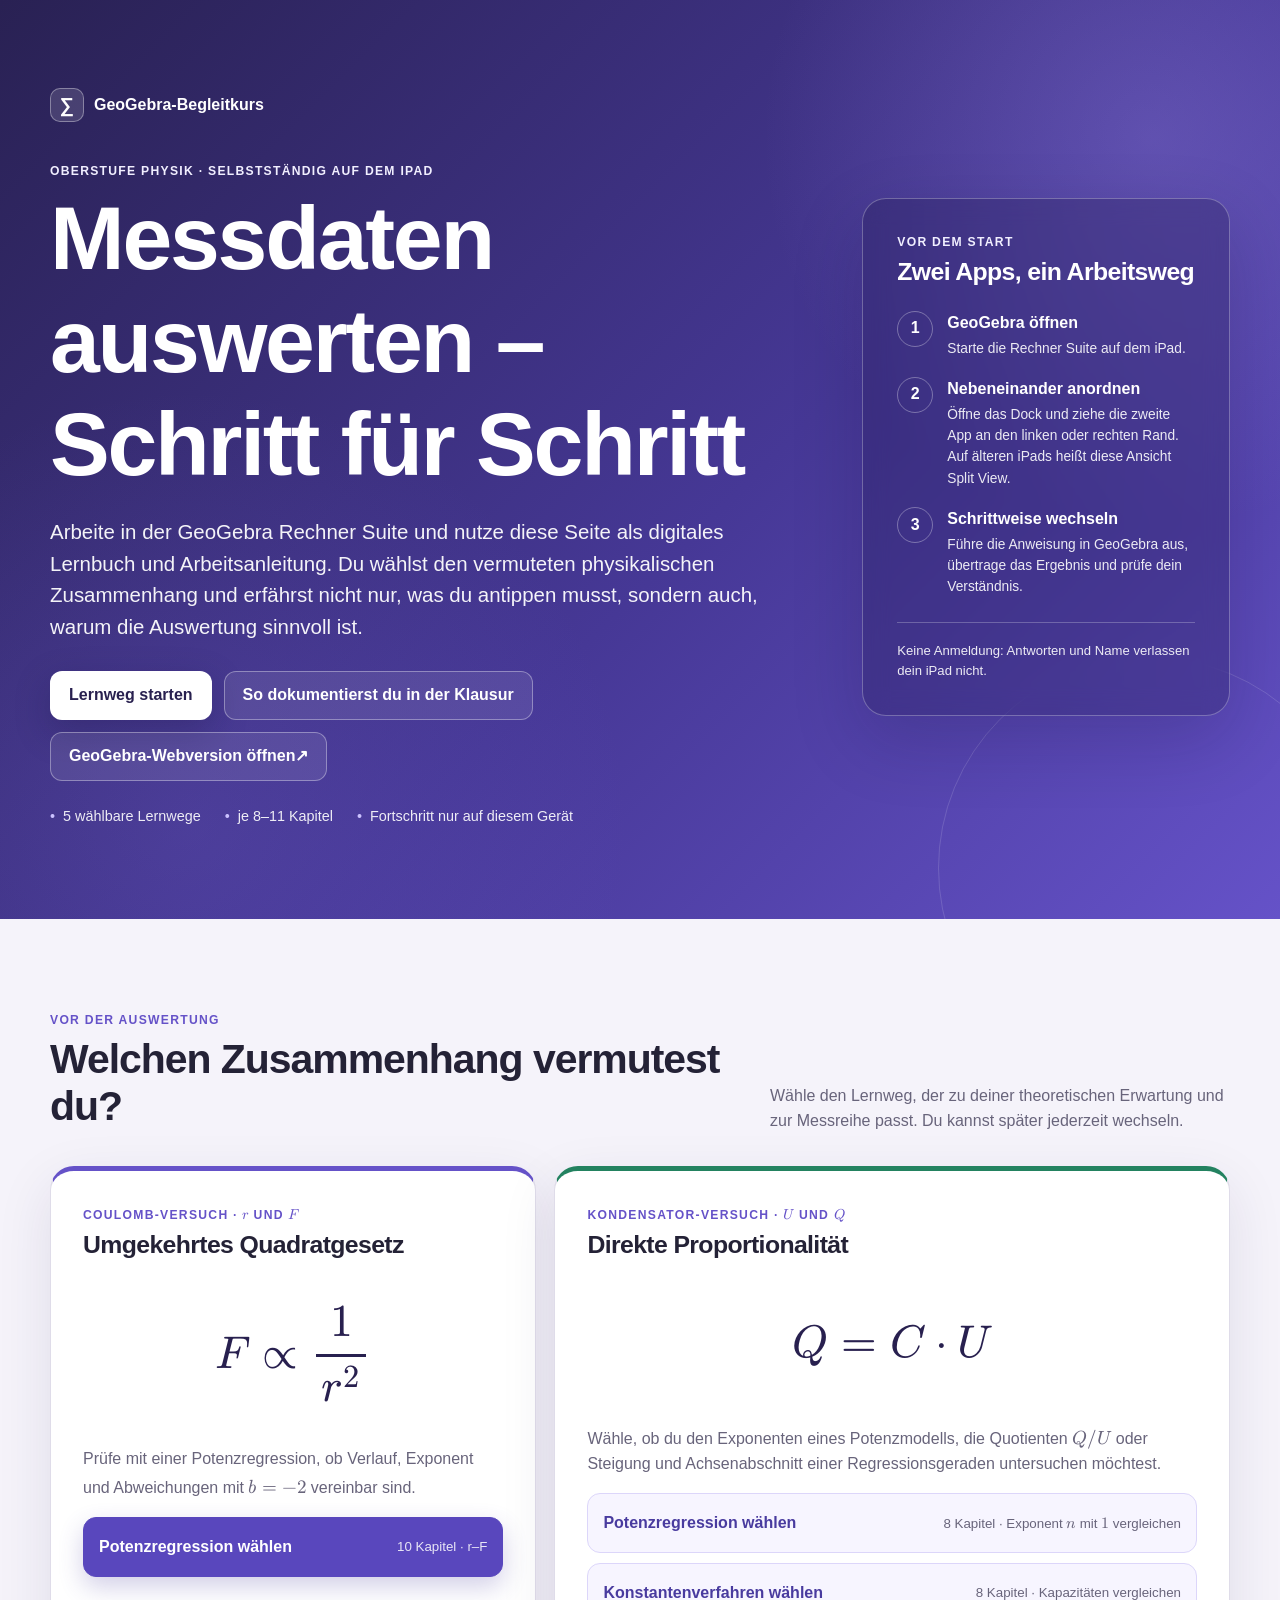
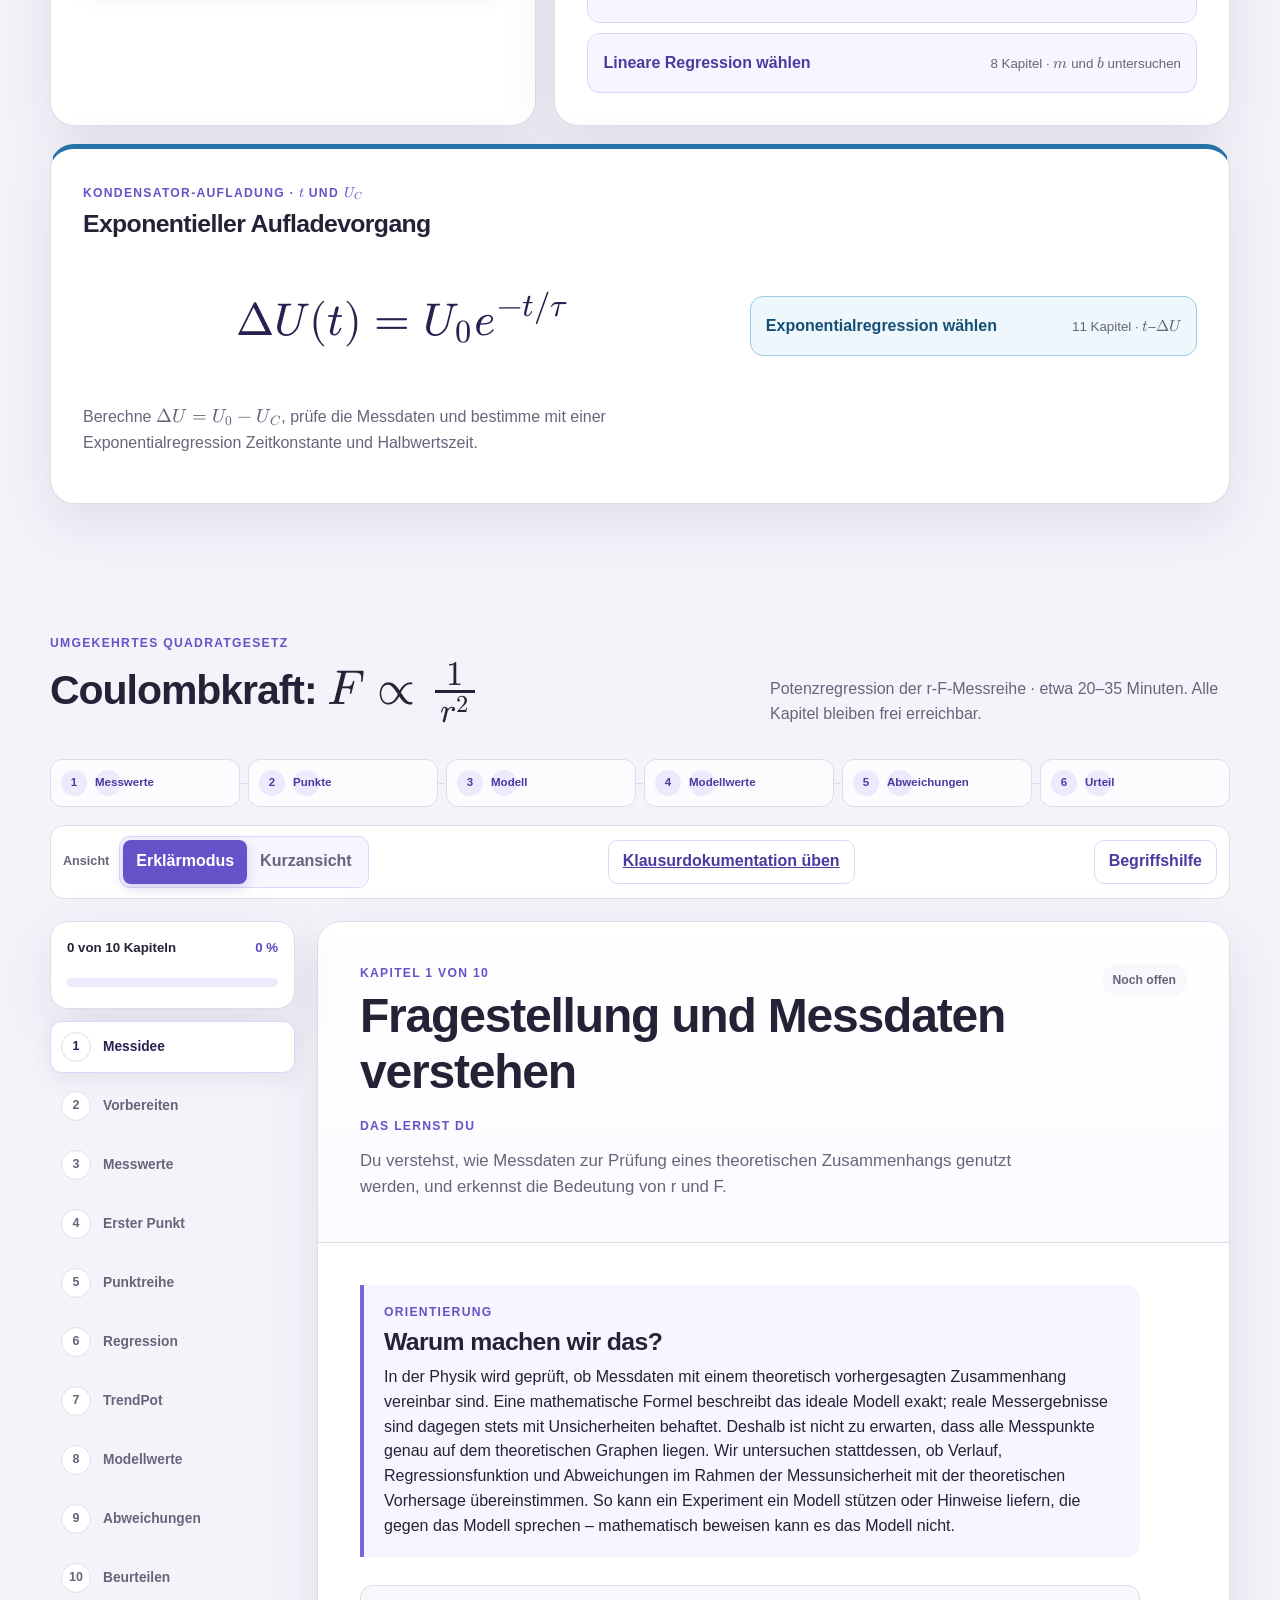
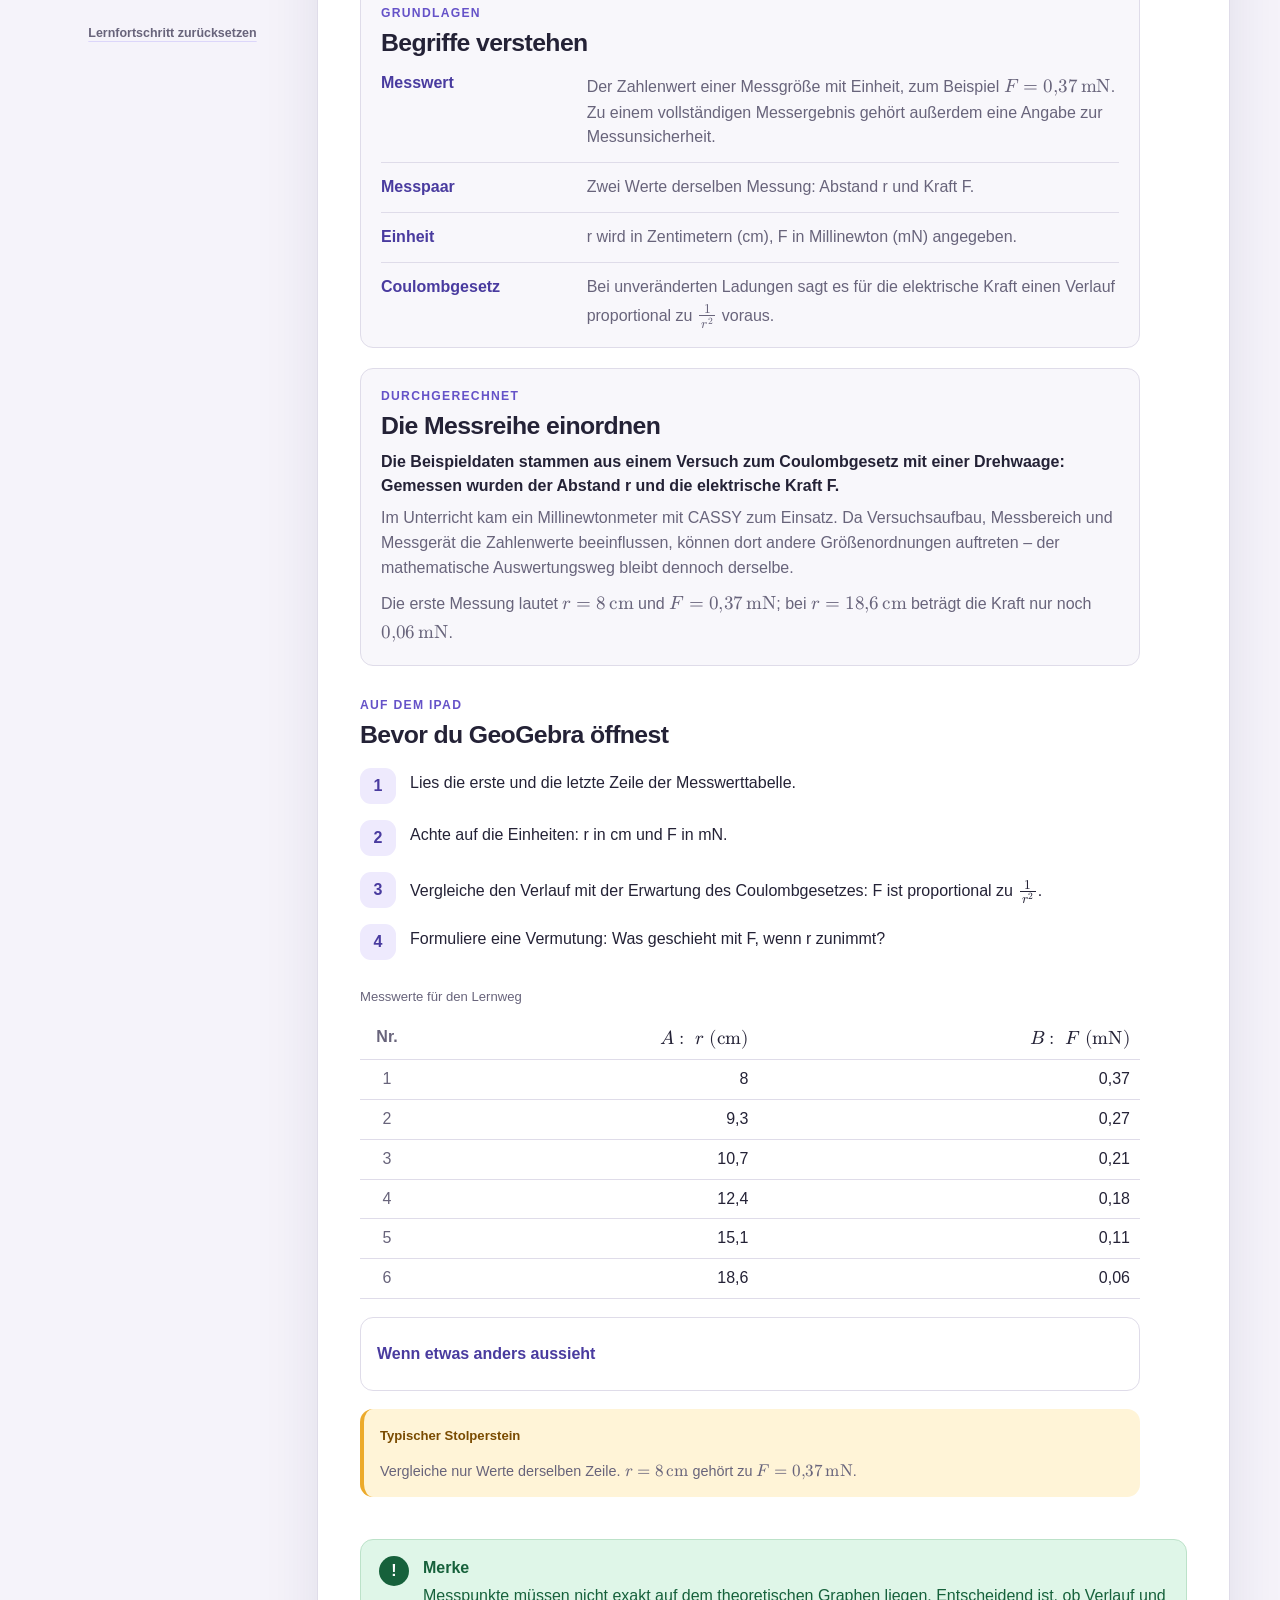
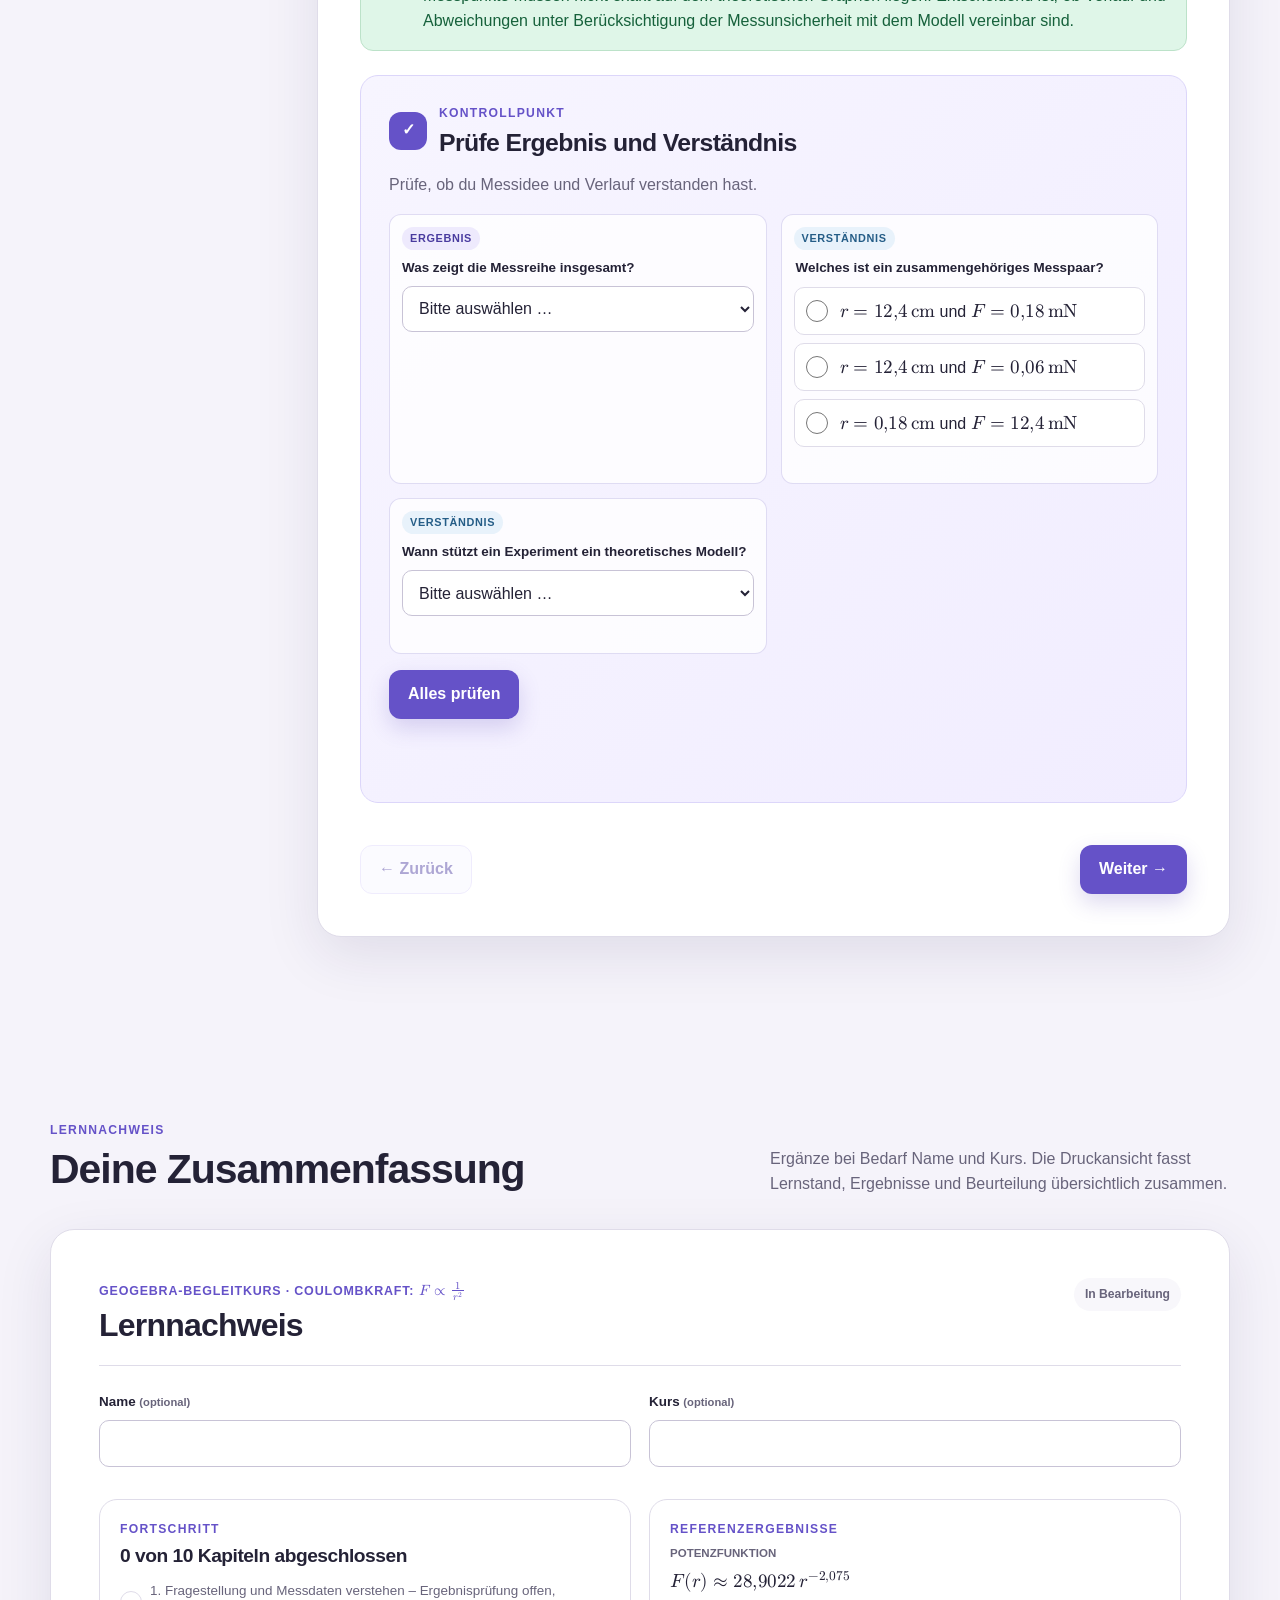
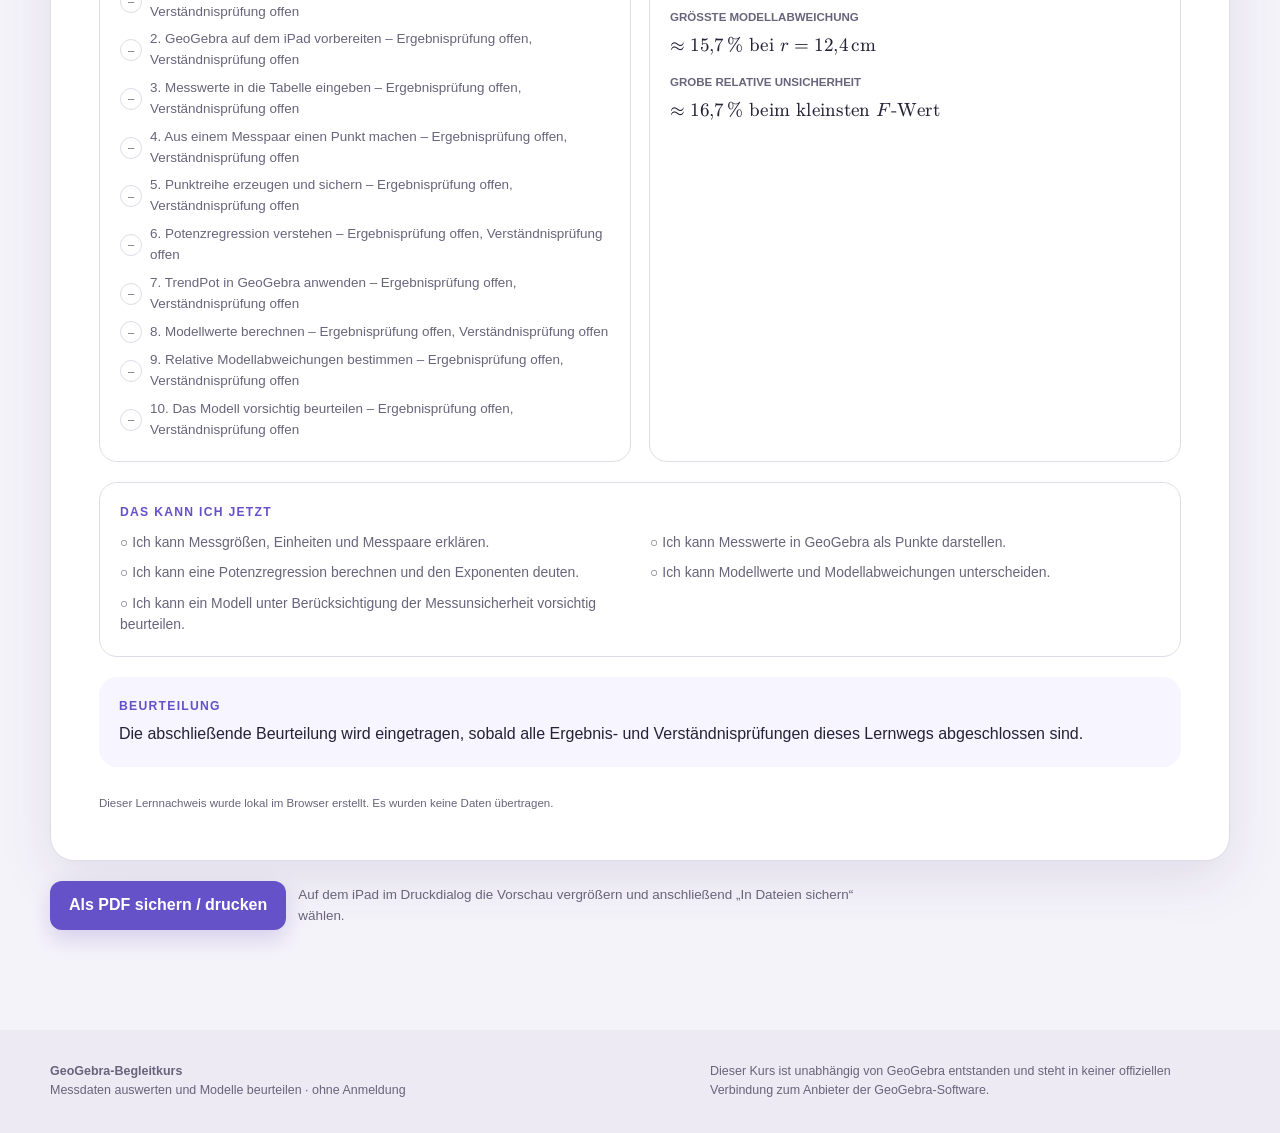
==== commit c4d95f6b: "modified:   README.md 	modified:   app.js 	new file:   documentation-data.js 	new file:   dokumentat" ====
--- a/index.html
+++ b/index.html
@@ -37,6 +37,7 @@
         </p>
         <div class="hero-actions">
           <button id="startCourseBtn" class="button primary" type="button">Lernweg starten</button>
+          <a class="button secondary" href="./dokumentation.html">So dokumentierst du in der Klausur</a>
           <a class="button secondary" href="https://www.geogebra.org/calculator" target="_blank" rel="noopener">GeoGebra-Webversion öffnen <span aria-hidden="true">↗</span></a>
         </div>
         <ul class="hero-facts" aria-label="Kursinformationen">
@@ -129,6 +130,7 @@
             <button id="compactModeBtn" type="button" aria-pressed="false">Kurzansicht</button>
           </div>
         </div>
+        <a id="courseDocumentationLink" class="glossary-button" href="./dokumentation.html">Klausurdokumentation üben</a>
         <button id="openGlossaryBtn" class="glossary-button" type="button">Begriffshilfe</button>
       </div>
 
@@ -379,6 +381,6 @@
     <div class="noscript-note">Für die interaktiven Kontrollpunkte muss JavaScript aktiviert sein.</div>
   </noscript>
 
-  <script type="module" src="./app.js?v=20260919-1"></script>
+  <script type="module" src="./app.js?v=20260920-1"></script>
 </body>
 </html>
--- a/style.css
+++ b/style.css
@@ -348,6 +348,69 @@
 .method-checkpoint .checkpoint-fields { margin-top: 22px; }
 .method-return { margin-top: 16px; }
 
+/* Klausurdokumentation */
+.documentation-header { padding: clamp(30px, 6vw, 66px) 0; background: linear-gradient(135deg, #292153 0%, #463896 62%, #6552c8 100%); color: #fff; }
+.documentation-header-inner > p:last-child { max-width: 720px; margin: 0; color: rgba(255, 255, 255, 0.9); font-size: 1.08rem; }
+.documentation-header .brand-line { margin: 18px 0 28px; }
+.documentation-header .eyebrow { color: #f1efff; }
+.documentation-header h1 { max-width: 920px; margin-bottom: 15px; font-size: clamp(2.4rem, 6vw, 4.8rem); }
+.documentation-back { display: inline-flex; min-height: 44px; align-items: center; color: #fff; font-weight: 800; text-underline-offset: 4px; }
+.documentation-main { max-width: 1120px; padding-block: clamp(40px, 7vw, 82px); }
+.documentation-intro, .documentation-workspace { margin-bottom: 26px; border: 1px solid var(--border); border-radius: var(--radius-xl); padding: clamp(22px, 5vw, 42px); background: var(--surface); box-shadow: var(--shadow); }
+.documentation-intro > p { max-width: 840px; color: var(--muted); }
+.documentation-guide { display: grid; grid-template-columns: repeat(5, minmax(0, 1fr)); gap: 10px; margin: 24px 0; padding: 0; list-style: none; counter-reset: documentation-guide; }
+.documentation-guide li { min-width: 0; border: 1px solid var(--border); border-radius: 14px; padding: 15px; background: var(--surface-soft); color: var(--muted); font-size: 0.88rem; counter-increment: documentation-guide; }
+.documentation-guide li::before { display: grid; width: 28px; height: 28px; place-items: center; margin-bottom: 10px; border-radius: 50%; background: var(--violet-600); color: #fff; content: counter(documentation-guide); font-size: 0.76rem; font-weight: 900; }
+.documentation-note { border-left: 4px solid #ecaa2b; border-radius: 0 var(--radius-md) var(--radius-md) 0; padding: 16px 18px; background: var(--amber-100); color: var(--amber-700); }
+.documentation-note strong { color: var(--amber-700); }
+.documentation-heading { margin-bottom: 18px; }
+.documentation-example-picker { display: grid; grid-template-columns: repeat(3, minmax(0, 1fr)); gap: 10px; margin-bottom: 18px; }
+.documentation-example-button { display: grid; min-height: 76px; align-content: center; gap: 4px; border: 1px solid var(--violet-200); border-radius: 14px; padding: 12px 14px; background: var(--violet-50); color: var(--violet-800); text-align: left; cursor: pointer; }
+.documentation-example-button span { font-weight: 850; line-height: 1.2; }
+.documentation-example-button small { color: var(--muted); font-size: 0.74rem; }
+.documentation-example-button[aria-pressed="true"] { border-color: var(--violet-700); background: var(--violet-700); color: #fff; box-shadow: 0 10px 24px rgba(73, 59, 159, 0.24); }
+.documentation-example-button[aria-pressed="true"] small { color: rgba(255, 255, 255, 0.85); }
+.documentation-example-button:focus-visible, .documentation-back:focus-visible, .documentation-self-check:has(input:focus-visible) { outline: 3px solid #f4b942; outline-offset: 3px; }
+.documentation-tools { display: flex; flex-wrap: wrap; gap: 14px; align-items: center; justify-content: space-between; margin-bottom: 22px; border: 1px solid var(--border); border-radius: 14px; padding: 10px 12px; background: var(--surface-soft); }
+.documentation-print-actions { display: flex; flex-wrap: wrap; gap: 10px; }
+.documentation-math-loading { margin: 0 0 18px; color: var(--muted); font-weight: 750; }
+body.documentation-page[data-math-state="loading"] .documentation-view { visibility: hidden; }
+.documentation-paper, .documentation-practice-paper { min-width: 0; border: 1px solid var(--border); border-radius: var(--radius-xl); padding: clamp(22px, 5vw, 42px); background: #fff; box-shadow: var(--shadow); }
+.documentation-paper-header, .documentation-practice-header { display: flex; gap: 24px; align-items: start; justify-content: space-between; padding-bottom: 22px; border-bottom: 1px solid var(--border); }
+.documentation-paper-header h2, .documentation-practice-header h2 { margin: 4px 0 0; }
+.documentation-paper-kicker { color: var(--violet-600); font-size: 0.78rem; font-weight: 850; letter-spacing: 0.05em; text-transform: uppercase; }
+.documentation-paper-equation { min-width: min(100%, 230px); color: var(--violet-950); font-size: 1.1rem; text-align: right; }
+.documentation-example-introduction { margin: 22px 0; border-left: 4px solid var(--violet-500); border-radius: 0 var(--radius-md) var(--radius-md) 0; padding: 15px 18px; background: var(--violet-50); color: var(--violet-950); font-weight: 750; }
+.documentation-model-sections { display: grid; gap: 16px; }
+.documentation-section, .documentation-practice-section { min-width: 0; border: 1px solid var(--border); border-radius: var(--radius-lg); padding: 20px; background: var(--surface-soft); }
+.documentation-section h3, .documentation-practice-section h3 { margin-bottom: 14px; color: var(--violet-950); }
+.documentation-model-copy > :last-child { margin-bottom: 0; }
+.documentation-model-copy ul { margin-bottom: 0; padding-left: 1.2em; }
+.documentation-model-copy li + li { margin-top: 5px; }
+.documentation-model-copy code, .documentation-practice-section code { overflow-wrap: anywhere; color: var(--violet-800); font-weight: 800; }
+.documentation-model-copy pre { overflow-x: auto; border-radius: 10px; padding: 12px; background: #ebe8f5; }
+.documentation-paper-footnote { margin: 20px 0 0; color: var(--muted); font-size: 0.8rem; }
+.documentation-optional { margin-top: 14px; border-top: 1px solid var(--border); padding-top: 10px; }
+.documentation-optional summary, .documentation-practice-section summary { min-height: 44px; padding: 9px 0; color: var(--violet-800); font-weight: 850; cursor: pointer; }
+.documentation-practice-header { margin-bottom: 20px; }
+.documentation-practice-header > div { max-width: 740px; }
+.documentation-practice-header p { margin: 9px 0 0; color: var(--muted); }
+.documentation-practice-sections { display: grid; gap: 14px; }
+.documentation-task { border-left: 4px solid var(--violet-500); padding-left: 14px; color: var(--violet-950); }
+.documentation-practice-section details { border-top: 1px solid var(--border); }
+.documentation-practice-section details > :not(summary) { color: var(--muted); }
+.documentation-practice-section details ul { margin-top: 0; padding-left: 1.2em; }
+.documentation-self-check { display: flex; min-height: 44px; gap: 10px; align-items: center; margin-top: 15px; border-radius: 9px; color: var(--violet-800); font-weight: 800; cursor: pointer; }
+.documentation-self-check input { width: 20px; height: 20px; accent-color: var(--violet-600); }
+.documentation-worksheet-root { display: none; }
+.documentation-worksheet-panel { width: 100%; background: #fff; }
+.documentation-worksheet-section { min-height: 54mm; border: 1px solid var(--border); border-radius: 12px; padding: 14px; }
+.documentation-worksheet-section + .documentation-worksheet-section { margin-top: 12px; }
+.documentation-worksheet-section h3 { font-size: 1.1rem; }
+.worksheet-meta { display: grid; gap: 8px; color: var(--muted); font-size: 0.85rem; text-align: right; }
+.worksheet-lines { min-height: 33mm; margin-top: 12px; background: repeating-linear-gradient(to bottom, transparent 0, transparent 8mm, #c9c5d6 8.15mm, transparent 8.4mm); }
+.documentation-footer { margin-top: 0; }
+
 @media (max-width: 960px) {
   .hero-grid, .section-heading, .lesson-grid, .course-choice-grid, .course-choice-group.charging { grid-template-columns: 1fr; }
   .course-choice-group.charging { grid-column: auto; }
@@ -364,6 +427,8 @@
   .step-images { grid-template-columns: repeat(2, minmax(0, 1fr)); }
   .step-images .step-figure:only-child { grid-column: 1 / -1; }
   .application-grid { grid-template-columns: 1fr; }
+  .documentation-guide { grid-template-columns: repeat(2, minmax(0, 1fr)); }
+  .documentation-example-picker { grid-template-columns: repeat(2, minmax(0, 1fr)); }
 }
 
 @media (max-width: 650px) {
@@ -396,6 +461,11 @@
   .calculation-flow, .application-grid { grid-template-columns: 1fr; }
   .phrase-list article > div { align-items: stretch; flex-direction: column; }
   .phrase-list .copy-button { width: 100%; }
+  .documentation-guide, .documentation-example-picker { grid-template-columns: 1fr; }
+  .documentation-tools, .documentation-print-actions { align-items: stretch; width: 100%; }
+  .documentation-tools .mode-control, .documentation-print-actions > * { width: 100%; }
+  .documentation-paper-header, .documentation-practice-header { display: grid; }
+  .documentation-paper-equation { text-align: left; }
 }
 
 @media (prefers-reduced-motion: reduce) {
@@ -420,6 +490,51 @@
   .summary-status, .summary-checklist li.complete::before { border: 1px solid #777; background: #fff !important; color: #111 !important; }
   .print-footnote { margin-top: 8mm; }
   mjx-container { max-width: 100% !important; overflow: visible !important; }
+
+  body.documentation-page[data-print-target="model"] .documentation-header,
+  body.documentation-page[data-print-target="model"] .documentation-intro,
+  body.documentation-page[data-print-target="model"] .documentation-heading,
+  body.documentation-page[data-print-target="model"] .documentation-example-picker,
+  body.documentation-page[data-print-target="model"] .documentation-tools,
+  body.documentation-page[data-print-target="model"] .documentation-practice-paper,
+  body.documentation-page[data-print-target="model"] .documentation-worksheet-root,
+  body.documentation-page[data-print-target="model"] .documentation-footer,
+  body.documentation-page[data-print-target="worksheet"] .documentation-header,
+  body.documentation-page[data-print-target="worksheet"] .documentation-intro,
+  body.documentation-page[data-print-target="worksheet"] .documentation-heading,
+  body.documentation-page[data-print-target="worksheet"] .documentation-example-picker,
+  body.documentation-page[data-print-target="worksheet"] .documentation-tools,
+  body.documentation-page[data-print-target="worksheet"] .documentation-paper,
+  body.documentation-page[data-print-target="worksheet"] .documentation-practice-paper,
+  body.documentation-page[data-print-target="worksheet"] .documentation-footer { display: none !important; }
+
+  body.documentation-page[data-print-target="model"] .documentation-main { width: 100%; max-width: none; margin: 0; padding: 0; }
+  body.documentation-page[data-print-target="model"] #documentationModel[hidden] { display: block !important; }
+  body.documentation-page[data-print-target="model"] .documentation-model-paper[hidden] { display: none !important; }
+  body.documentation-page[data-print-target="model"] .documentation-model-paper:not([hidden]) { display: block !important; border: 0; border-radius: 0; padding: 0; box-shadow: none; }
+  body.documentation-page[data-print-target="model"] .documentation-paper-header { gap: 5mm; padding-bottom: 3mm; }
+  body.documentation-page[data-print-target="model"] .documentation-paper-header h2 { font-size: 16pt; }
+  body.documentation-page[data-print-target="model"] .documentation-paper-equation { min-width: 0; font-size: 9pt; }
+  body.documentation-page[data-print-target="model"] .documentation-example-introduction { margin: 3mm 0; padding: 3mm 4mm; font-size: 8.5pt; }
+  body.documentation-page[data-print-target="model"] .documentation-model-sections { column-count: 2; column-gap: 7mm; }
+  body.documentation-page[data-print-target="model"] .documentation-section { break-inside: avoid; margin: 0 0 3mm; border: 1px solid #bbb; border-radius: 0; padding: 3mm; background: #fff; font-size: 7.6pt; }
+  body.documentation-page[data-print-target="model"] .documentation-section h3 { margin-bottom: 1.5mm; font-size: 9pt; }
+  body.documentation-page[data-print-target="model"] .documentation-section p { margin-bottom: 1.5mm; }
+  body.documentation-page[data-print-target="model"] .documentation-section ul { margin: 1mm 0; }
+  body.documentation-page[data-print-target="model"] .documentation-section pre { margin: 1.5mm 0; padding: 1.5mm; font-size: 7pt; }
+  body.documentation-page[data-print-target="model"] .documentation-section .display-equation { margin: 1.5mm 0; font-size: 8pt; }
+  body.documentation-page[data-print-target="model"] .documentation-optional, body.documentation-page[data-print-target="model"] .documentation-paper-footnote { display: none !important; }
+
+  body.documentation-page[data-print-target="worksheet"] .documentation-main { width: 100%; max-width: none; margin: 0; padding: 0; }
+  body.documentation-page[data-print-target="worksheet"] #documentationWorksheet { display: block !important; }
+  body.documentation-page[data-print-target="worksheet"] .documentation-worksheet-panel[hidden] { display: none !important; }
+  body.documentation-page[data-print-target="worksheet"] .documentation-worksheet-panel:not([hidden]) { display: block !important; }
+  body.documentation-page[data-print-target="worksheet"] .documentation-paper-header { padding-bottom: 5mm; }
+  body.documentation-page[data-print-target="worksheet"] .documentation-paper-header h1 { margin: 0 0 2mm; font-size: 19pt; }
+  body.documentation-page[data-print-target="worksheet"] .documentation-paper-header h2 { font-size: 13pt; }
+  body.documentation-page[data-print-target="worksheet"] .documentation-worksheet-section { min-height: 55mm; break-inside: avoid; border-color: #888; }
+  body.documentation-page[data-print-target="worksheet"] .worksheet-page-break { break-before: page; }
+  body.documentation-page[data-print-target="worksheet"] .worksheet-lines { min-height: 35mm; }
 }
 
 mjx-container { max-width: 100%; }
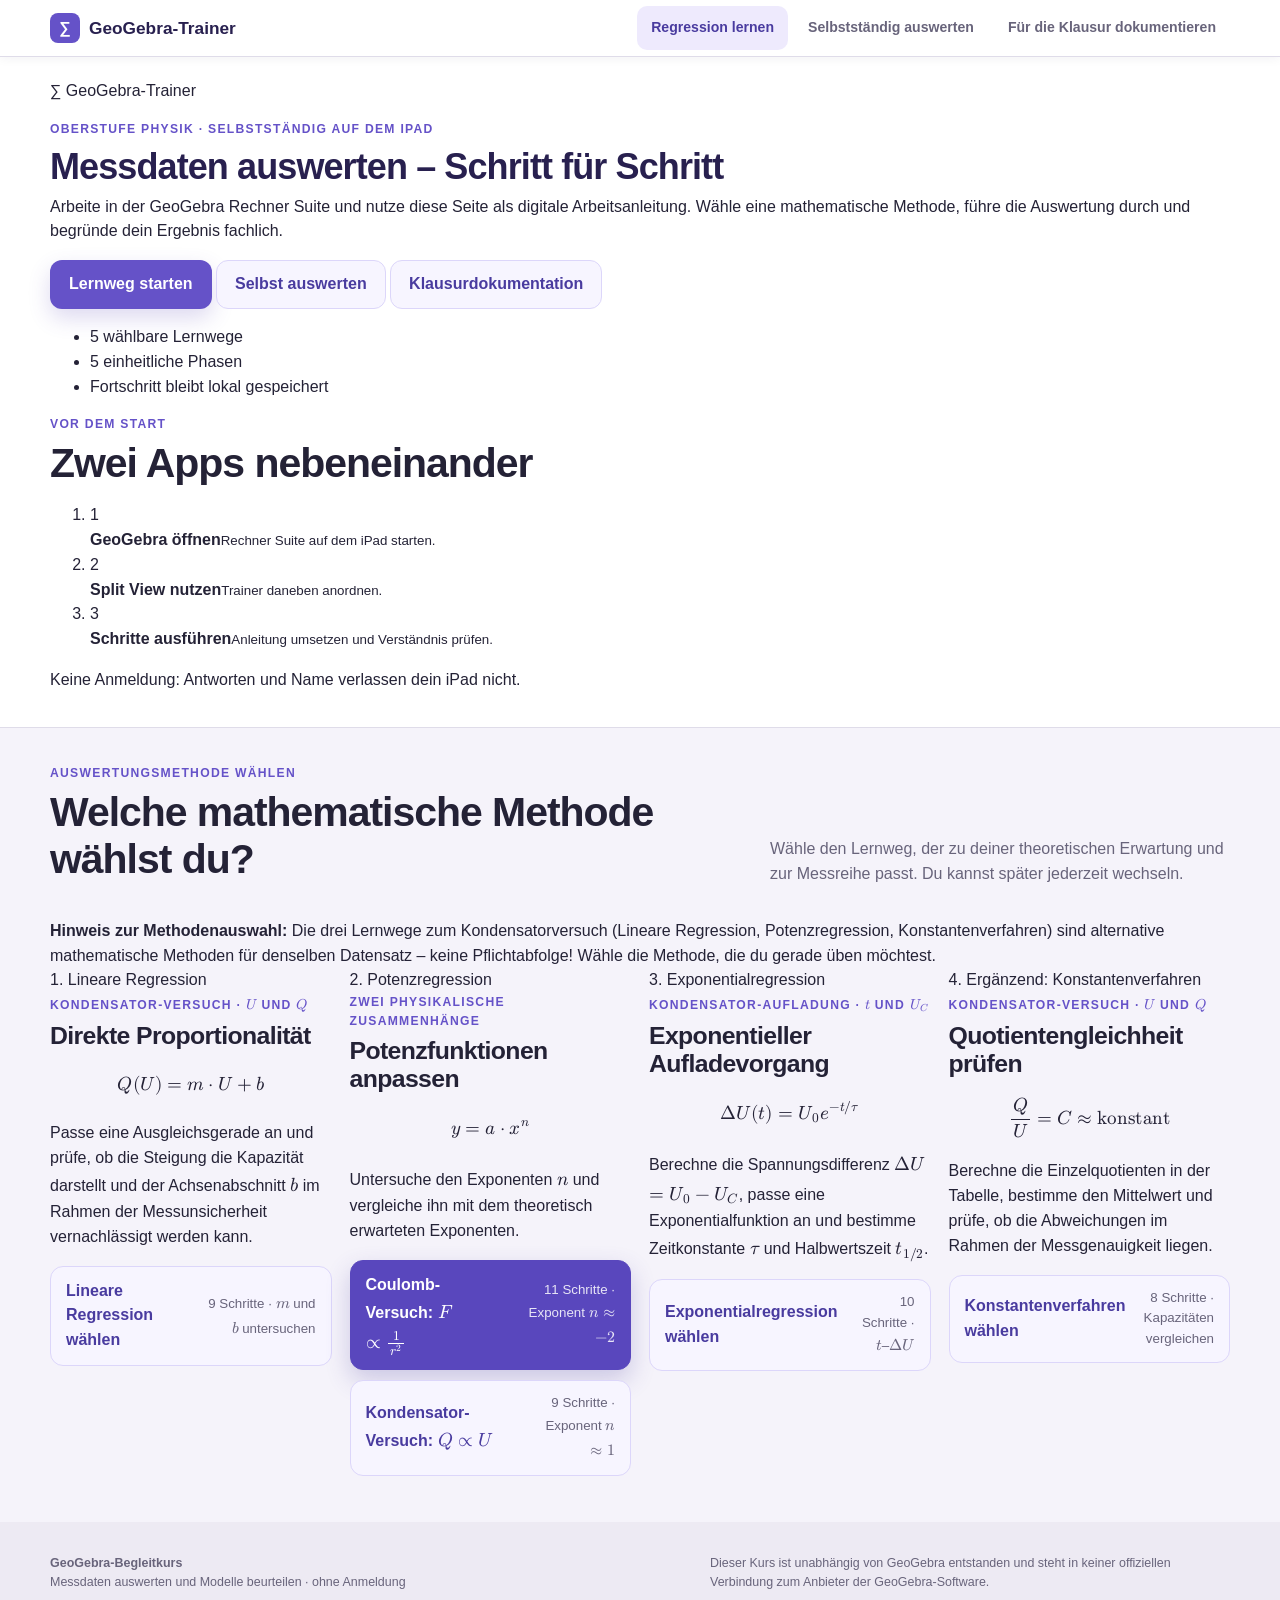
==== commit f61250ea: "Neuüberarbeitung des Aufbaus." ====
--- a/index.html
+++ b/index.html
@@ -24,36 +24,46 @@
 <body>
   <a class="skip-link" href="#main">Zum Inhalt springen</a>
 
+  <nav class="site-nav" aria-label="Hauptnavigation">
+    <div class="wrap site-nav-inner">
+      <a class="nav-brand" href="./index.html"><span class="brand-mark" aria-hidden="true">∑</span> GeoGebra-Trainer</a>
+      <ul class="nav-menu">
+        <li><a class="nav-link" data-nav="learn" href="./index.html" aria-current="page">Regression lernen</a></li>
+        <li><a class="nav-link" data-nav="practice" href="./selbst-auswerten.html">Selbstständig auswerten</a></li>
+        <li><a class="nav-link" data-nav="documentation" href="./dokumentation.html">Für die Klausur dokumentieren</a></li>
+      </ul>
+    </div>
+  </nav>
+
   <header class="site-header">
     <div class="wrap hero-grid">
       <div class="hero-copy">
-        <p class="brand-line"><span class="brand-mark" aria-hidden="true">∑</span> GeoGebra-Begleitkurs</p>
+        <p class="brand-line"><span class="brand-mark" aria-hidden="true">∑</span> GeoGebra-Trainer</p>
         <p class="eyebrow">Oberstufe Physik · selbstständig auf dem iPad</p>
         <h1>Messdaten auswerten – Schritt für Schritt</h1>
         <p class="hero-lead">
-          Arbeite in der GeoGebra Rechner Suite und nutze diese Seite als digitales Lernbuch und Arbeitsanleitung.
-          Du wählst den vermuteten physikalischen Zusammenhang und erfährst nicht nur, was du antippen musst,
-          sondern auch, warum die Auswertung sinnvoll ist.
+          Arbeite in der GeoGebra Rechner Suite und nutze diese Seite als digitale Arbeitsanleitung.
+          Wähle eine mathematische Methode, führe die Auswertung durch und begründe dein Ergebnis fachlich.
         </p>
         <div class="hero-actions">
           <button id="startCourseBtn" class="button primary" type="button">Lernweg starten</button>
-          <a class="button secondary" href="./dokumentation.html">So dokumentierst du in der Klausur</a>
-          <a class="button secondary" href="https://www.geogebra.org/calculator" target="_blank" rel="noopener">GeoGebra-Webversion öffnen <span aria-hidden="true">↗</span></a>
+          <a class="button secondary" href="./selbst-auswerten.html">Selbst auswerten</a>
+          <a class="button secondary" href="./dokumentation.html">Klausurdokumentation</a>
         </div>
         <ul class="hero-facts" aria-label="Kursinformationen">
           <li>5 wählbare Lernwege</li>
-          <li>je 8–11 Kapitel</li>
-          <li>Fortschritt nur auf diesem Gerät</li>
+          <li>5 einheitliche Phasen</li>
+          <li>Fortschritt bleibt lokal gespeichert</li>
         </ul>
       </div>
 
       <aside class="setup-card" aria-labelledby="setup-title">
         <p class="setup-kicker">Vor dem Start</p>
-        <h2 id="setup-title">Zwei Apps, ein Arbeitsweg</h2>
+        <h2 id="setup-title">Zwei Apps nebeneinander</h2>
         <ol class="setup-list">
-          <li><span>1</span><div><strong>GeoGebra öffnen</strong><small>Starte die Rechner Suite auf dem iPad.</small></div></li>
-          <li><span>2</span><div><strong>Nebeneinander anordnen</strong><small>Öffne das Dock und ziehe die zweite App an den linken oder rechten Rand. Auf älteren iPads heißt diese Ansicht Split View.</small></div></li>
-          <li><span>3</span><div><strong>Schrittweise wechseln</strong><small>Führe die Anweisung in GeoGebra aus, übertrage das Ergebnis und prüfe dein Verständnis.</small></div></li>
+          <li><span>1</span><div><strong>GeoGebra öffnen</strong><small>Rechner Suite auf dem iPad starten.</small></div></li>
+          <li><span>2</span><div><strong>Split View nutzen</strong><small>Trainer daneben anordnen.</small></div></li>
+          <li><span>3</span><div><strong>Schritte ausführen</strong><small>Anleitung umsetzen und Verständnis prüfen.</small></div></li>
         </ol>
         <p class="privacy-note">Keine Anmeldung: Antworten und Name verlassen dein iPad nicht.</p>
       </aside>
@@ -62,56 +72,95 @@
 
   <main id="main">
     <section id="coursePicker" class="wrap course-picker" aria-labelledby="course-picker-title">
+      <aside id="courseResumeCard" class="course-resume-card" hidden>
+        <div class="resume-info">
+          <p class="mini-label">Zuletzt bearbeitet</p>
+          <h3 id="resumeCourseTitle">Lernweg</h3>
+          <p id="resumeCourseMeta">Fortschritt: 0 %</p>
+        </div>
+        <button id="resumeCourseBtn" class="button primary" type="button">Fortsetzen →</button>
+      </aside>
+
       <div class="section-heading">
         <div>
-          <p class="eyebrow">Vor der Auswertung</p>
-          <h2 id="course-picker-title">Welchen Zusammenhang vermutest du?</h2>
+          <p class="eyebrow">Auswertungsmethode wählen</p>
+          <h2 id="course-picker-title">Welche mathematische Methode wählst du?</h2>
         </div>
         <p class="section-intro">Wähle den Lernweg, der zu deiner theoretischen Erwartung und zur Messreihe passt. Du kannst später jederzeit wechseln.</p>
       </div>
-      <div class="course-choice-grid">
-        <article class="course-choice-group inverse">
-          <p class="mini-label">Coulomb-Versuch · \(r\) und \(F\)</p>
-          <h3>Umgekehrtes Quadratgesetz</h3>
-          <p class="choice-equation">\[F\propto\frac{1}{r^2}\]</p>
-          <p>Prüfe mit einer Potenzregression, ob Verlauf, Exponent und Abweichungen mit \(b=-2\) vereinbar sind.</p>
-          <button class="course-choice-button" type="button" data-course-id="inverse-square">
-            <span>Potenzregression wählen</span><small>10 Kapitel · r–F</small>
+
+      <aside class="course-methods-note">
+        <strong>Hinweis zur Methodenauswahl:</strong> Die drei Lernwege zum Kondensatorversuch (Lineare Regression, Potenzregression, Konstantenverfahren) sind alternative mathematische Methoden für denselben Datensatz – keine Pflichtabfolge! Wähle die Methode, die du gerade üben möchtest.
+      </aside>
+
+      <div class="course-choice-grid course-methods-grid">
+        <!-- 1. Lineare Regression -->
+        <article class="course-choice-group proportional linear-group">
+          <div class="method-badge">1. Lineare Regression</div>
+          <p class="mini-label">Kondensator-Versuch · \(U\) und \(Q\)</p>
+          <h3>Direkte Proportionalität</h3>
+          <p class="choice-equation">\[Q(U) = m \cdot U + b\]</p>
+          <p>Passe eine Ausgleichsgerade an und prüfe, ob die Steigung die Kapazität darstellt und der Achsenabschnitt \(b\) im Rahmen der Messunsicherheit vernachlässigt werden kann.</p>
+          <button class="course-choice-button" type="button" data-course-id="proportional-linear">
+            <span>Lineare Regression wählen</span><small>9 Schritte · \(m\) und \(b\) untersuchen</small>
           </button>
         </article>
-        <article class="course-choice-group proportional">
-          <p class="mini-label">Kondensator-Versuch · \(U\) und \(Q\)</p>
-          <h3>Direkte Proportionalität</h3>
-          <p class="choice-equation">\[Q=C\cdot U\]</p>
-          <p>Wähle, ob du den Exponenten eines Potenzmodells, die Quotienten \(Q/U\) oder Steigung und Achsenabschnitt einer Regressionsgeraden untersuchen möchtest.</p>
+
+        <!-- 2. Potenzregression -->
+        <article class="course-choice-group inverse power-group">
+          <div class="method-badge">2. Potenzregression</div>
+          <p class="mini-label">Zwei physikalische Zusammenhänge</p>
+          <h3>Potenzfunktionen anpassen</h3>
+          <p class="choice-equation">\[y = a \cdot x^n\]</p>
+          <p>Untersuche den Exponenten \(n\) und vergleiche ihn mit dem theoretisch erwarteten Exponenten.</p>
           <div class="choice-button-stack">
+            <button class="course-choice-button" type="button" data-course-id="inverse-square">
+              <span>Coulomb-Versuch: \(F \propto \frac{1}{r^2}\)</span><small>11 Schritte · Exponent \(n \approx -2\)</small>
+            </button>
             <button class="course-choice-button" type="button" data-course-id="proportional-power">
-              <span>Potenzregression wählen</span><small>8 Kapitel · Exponent \(n\) mit \(1\) vergleichen</small>
+              <span>Kondensator-Versuch: \(Q \propto U\)</span><small>9 Schritte · Exponent \(n \approx 1\)</small>
             </button>
-            <button class="course-choice-button" type="button" data-course-id="proportional-constants">
-              <span>Konstantenverfahren wählen</span><small>8 Kapitel · Kapazitäten vergleichen</small>
-            </button>
-            <button class="course-choice-button" type="button" data-course-id="proportional-linear">
-              <span>Lineare Regression wählen</span><small>8 Kapitel · \(m\) und \(b\) untersuchen</small>
-            </button>
           </div>
         </article>
-        <article class="course-choice-group charging">
+
+        <!-- 3. Exponentialregression -->
+        <article class="course-choice-group charging exp-group">
+          <div class="method-badge">3. Exponentialregression</div>
           <div>
             <p class="mini-label">Kondensator-Aufladung · \(t\) und \(U_C\)</p>
             <h3>Exponentieller Aufladevorgang</h3>
-            <p class="choice-equation">\[\Delta U(t)=U_0e^{-t/\tau}\]</p>
-            <p>Berechne \(\Delta U=U_0-U_C\), prüfe die Messdaten und bestimme mit einer Exponentialregression Zeitkonstante und Halbwertszeit.</p>
+            <p class="choice-equation">\[\Delta U(t) = U_0 e^{-t/\tau}\]</p>
+            <p>Berechne die Spannungsdifferenz \(\Delta U = U_0 - U_C\), passe eine Exponentialfunktion an und bestimme Zeitkonstante \(\tau\) und Halbwertszeit \(t_{1/2}\).</p>
           </div>
           <button class="course-choice-button" type="button" data-course-id="capacitor-exponential">
-              <span>Exponentialregression wählen</span><small>11 Kapitel · \(t\)–\(\Delta U\)</small>
+            <span>Exponentialregression wählen</span><small>10 Schritte · \(t\)–\(\Delta U\)</small>
           </button>
         </article>
+
+        <!-- 4. Ergänzend: Konstantenverfahren -->
+        <article class="course-choice-group proportional constants-group">
+          <div class="method-badge">4. Ergänzend: Konstantenverfahren</div>
+          <p class="mini-label">Kondensator-Versuch · \(U\) und \(Q\)</p>
+          <h3>Quotientengleichheit prüfen</h3>
+          <p class="choice-equation">\[\frac{Q}{U} = C \approx \text{konstant}\]</p>
+          <p>Berechne die Einzelquotienten in der Tabelle, bestimme den Mittelwert und prüfe, ob die Abweichungen im Rahmen der Messgenauigkeit liegen.</p>
+          <button class="course-choice-button" type="button" data-course-id="proportional-constants">
+            <span>Konstantenverfahren wählen</span><small>8 Schritte · Kapazitäten vergleichen</small>
+          </button>
+        </article>
       </div>
       <p id="courseChoiceStatus" class="choice-status" role="status" aria-live="polite"></p>
     </section>
 
-    <section id="course" class="wrap course-section" aria-labelledby="course-title">
+    <section id="course" class="wrap course-section" aria-labelledby="course-title" hidden>
+      <div class="workspace-top-bar">
+        <button id="changeCourseBtn" class="button secondary" type="button">← Lernweg wechseln</button>
+        <div class="workspace-top-actions">
+          <a id="courseDocumentationLink" class="glossary-button" href="./dokumentation.html">Klausurdokumentation</a>
+          <button id="openGlossaryBtn" class="glossary-button" type="button">Begriffshilfe</button>
+        </div>
+      </div>
+
       <div class="section-heading">
         <div>
           <p id="courseEyebrow" class="eyebrow">Geführter Lernweg</p>
@@ -126,22 +175,20 @@
         <div class="mode-control">
           <span class="mode-label">Ansicht</span>
           <div class="mode-switch" role="group" aria-label="Umfang der Erklärungen">
-            <button id="explainModeBtn" type="button" aria-pressed="true">Erklärmodus</button>
-            <button id="compactModeBtn" type="button" aria-pressed="false">Kurzansicht</button>
-          </div>
-        </div>
-        <a id="courseDocumentationLink" class="glossary-button" href="./dokumentation.html">Klausurdokumentation üben</a>
-        <button id="openGlossaryBtn" class="glossary-button" type="button">Begriffshilfe</button>
+            <button id="compactModeBtn" type="button" aria-pressed="false">Anleitung</button>
+            <button id="explainModeBtn" type="button" aria-pressed="true">Mit Erklärung</button>
+          </div>
+        </div>
       </div>
 
       <div class="course-shell">
         <aside class="course-rail" aria-label="Kursfortschritt">
           <div class="progress-card">
             <div class="progress-copy">
-              <strong id="progressLabel">0 von 10 Kapiteln</strong>
+              <strong id="progressLabel">0 von 11 Schritten</strong>
               <span id="progressPercent">0 %</span>
             </div>
-            <progress id="courseProgress" max="10" value="0">0 von 10</progress>
+            <progress id="courseProgress" max="11" value="0">0 von 11 Schritten</progress>
           </div>
           <nav aria-label="Lernschritte">
             <ol id="stepNav" class="step-nav"></ol>
@@ -150,6 +197,7 @@
         </aside>
 
         <article id="lessonCard" class="lesson-card" aria-labelledby="stepTitle">
+          <!-- 1. Titel & Lernziel -->
           <header class="lesson-header">
             <div>
               <p id="stepEyebrow" class="step-eyebrow"></p>
@@ -160,15 +208,75 @@
             <span id="stepStateBadge" class="state-badge"></span>
           </header>
 
-          <div id="lessonGrid" class="lesson-grid">
-            <div class="instruction-column">
+          <div id="lessonGrid" class="lesson-flow">
+            <!-- 2. Handlungsanweisung mit Zweck -->
+            <section class="instruction-block" aria-labelledby="ipad-heading">
               <section class="why-block" aria-labelledby="why-heading">
                 <p class="mini-label">Orientierung</p>
                 <h3 id="why-heading">Warum machen wir das?</h3>
                 <p id="stepWhy"></p>
               </section>
-
-              <div id="depthContent" class="depth-content">
+              <p class="mini-label">Auf dem iPad</p>
+              <h3 id="ipad-heading"></h3>
+              <ol id="stepActions" class="action-list"></ol>
+            </section>
+
+            <!-- 3. Formel / Messwerte -->
+            <div id="stepDataTable" class="source-data" hidden></div>
+
+            <div id="formulaBlock" class="formula-block" hidden>
+              <div>
+                <span>Diese Eingabe verwenden</span>
+                <code id="formulaText"></code>
+              </div>
+              <button id="copyFormulaBtn" class="copy-button" type="button">Kopieren</button>
+            </div>
+            <p id="copyStatus" class="sr-only" role="status" aria-live="polite"></p>
+
+            <!-- 4. Bildmaterial -->
+            <div id="stepImages" class="step-images" aria-label="Abbildungen zum Lernschritt"></div>
+
+            <!-- 5. Ergebniserkennung -->
+            <section id="stepResultRecognition" class="result-recognition-box" aria-labelledby="result-recognition-heading">
+              <div class="result-recognition-header">
+                <span class="result-recognition-icon" aria-hidden="true">👁</span>
+                <h3 id="result-recognition-heading">Daran erkennst du das Ergebnis</h3>
+              </div>
+              <p id="resultRecognitionText" class="result-recognition-text"></p>
+            </section>
+
+            <!-- Ggf. gemeinsame Pflichtseite vor Checkpoint -->
+            <aside id="sharedRequirementCard" class="shared-requirement-card" aria-labelledby="sharedRequirementTitle" hidden>
+              <div>
+                <p class="mini-label">Gemeinsame Pflichtseite</p>
+                <h3 id="sharedRequirementTitle">Methode des größten Einzelfehlers</h3>
+                <p id="sharedRequirementText"></p>
+              </div>
+              <a id="sharedRequirementLink" class="button secondary" href="./groesster-einzelfehler.html">Fehlerseite öffnen</a>
+            </aside>
+
+            <!-- 6. Checkpoint -->
+            <section class="checkpoint" aria-labelledby="checkpoint-title">
+              <div class="checkpoint-heading">
+                <span class="checkpoint-icon" aria-hidden="true">✓</span>
+                <div>
+                  <p class="mini-label">Kontrollpunkt</p>
+                  <h3 id="checkpoint-title">Prüfe Ergebnis und Verständnis</h3>
+                </div>
+              </div>
+              <p id="checkpointPrompt"></p>
+              <form id="checkpointForm" novalidate>
+                <div id="checkpointFields" class="checkpoint-fields"></div>
+                <div id="optionalCheckpointContainer"></div>
+                <button class="button primary" type="submit">Alles prüfen</button>
+              </form>
+              <p id="checkpointFeedback" class="feedback" role="status" aria-live="polite"></p>
+            </section>
+
+            <!-- 7. Ausklappbare Vertiefung / Erklärung -->
+            <details id="depthContent" class="depth-content explanation-depth-box">
+              <summary class="explanation-depth-summary">Erklärungen &amp; Vertiefung (Begriffe, Rechenbeispiel, Stolpersteine)</summary>
+              <div class="explanation-depth-body">
                 <section class="concept-block" aria-labelledby="concept-heading">
                   <p class="mini-label">Grundlagen</p>
                   <h3 id="concept-heading">Begriffe verstehen</h3>
@@ -180,72 +288,31 @@
                   <h3 id="example-heading"></h3>
                   <div id="stepWorkedExample" class="worked-example"></div>
                 </section>
+
+                <details class="help-box">
+                  <summary>Wenn etwas anders aussieht</summary>
+                  <p id="stepTroubleshooting"></p>
+                </details>
+                <div class="mistake-box">
+                  <strong>Typischer Stolperstein</strong>
+                  <p id="stepMistake"></p>
+                </div>
               </div>
-
-              <section class="instruction-block" aria-labelledby="ipad-heading">
-                <p class="mini-label">Auf dem iPad</p>
-                <h3 id="ipad-heading"></h3>
-                <ol id="stepActions" class="action-list"></ol>
-              </section>
-
-              <div id="stepDataTable" class="source-data" hidden></div>
-
-              <div id="formulaBlock" class="formula-block" hidden>
-                <div>
-                  <span>Diese Eingabe verwenden</span>
-                  <code id="formulaText"></code>
-                </div>
-                <button id="copyFormulaBtn" class="copy-button" type="button">Kopieren</button>
-              </div>
-              <p id="copyStatus" class="sr-only" role="status" aria-live="polite"></p>
-
-              <details class="help-box">
-                <summary>Wenn etwas anders aussieht</summary>
-                <p id="stepTroubleshooting"></p>
-              </details>
-              <div class="mistake-box">
-                <strong>Typischer Stolperstein</strong>
-                <p id="stepMistake"></p>
-              </div>
-            </div>
-
-            <div id="stepImages" class="step-images" aria-label="Abbildungen zum Lernschritt"></div>
-          </div>
-
-          <aside class="remember-box" aria-labelledby="remember-heading">
-            <span aria-hidden="true">!</span>
-            <div><strong id="remember-heading">Merke</strong><p id="stepRemember"></p></div>
-          </aside>
-
-          <aside id="sharedRequirementCard" class="shared-requirement-card" aria-labelledby="sharedRequirementTitle" hidden>
-            <div>
-              <p class="mini-label">Gemeinsame Pflichtseite</p>
-              <h3 id="sharedRequirementTitle">Methode des größten Einzelfehlers</h3>
-              <p id="sharedRequirementText"></p>
-            </div>
-            <a id="sharedRequirementLink" class="button secondary" href="./groesster-einzelfehler.html">Fehlerseite öffnen</a>
-          </aside>
-
-          <section class="checkpoint" aria-labelledby="checkpoint-title">
-            <div class="checkpoint-heading">
-              <span class="checkpoint-icon" aria-hidden="true">✓</span>
-              <div>
-                <p class="mini-label">Kontrollpunkt</p>
-                <h3 id="checkpoint-title">Prüfe Ergebnis und Verständnis</h3>
-              </div>
-            </div>
-            <p id="checkpointPrompt"></p>
-            <form id="checkpointForm" novalidate>
-              <div id="checkpointFields" class="checkpoint-fields"></div>
-              <button class="button primary" type="submit">Alles prüfen</button>
-            </form>
-            <p id="checkpointFeedback" class="feedback" role="status" aria-live="polite"></p>
-          </section>
-
-          <footer class="lesson-footer">
-            <button id="previousStepBtn" class="button secondary" type="button">← Zurück</button>
-            <button id="nextStepBtn" class="button primary" type="button">Weiter →</button>
-          </footer>
+            </details>
+
+            <!-- 8. Merksatz & Navigation -->
+            <aside class="remember-box" aria-labelledby="remember-heading">
+              <span aria-hidden="true">!</span>
+              <div><strong id="remember-heading">Merke</strong><p id="stepRemember"></p></div>
+            </aside>
+
+            <div id="phaseDocHint" class="phase-doc-hint" hidden></div>
+
+            <footer class="lesson-footer">
+              <button id="previousStepBtn" class="button secondary" type="button">← Zurück</button>
+              <button id="nextStepBtn" class="button primary" type="button">Weiter →</button>
+            </footer>
+          </div>
         </article>
       </div>
 
@@ -254,16 +321,23 @@
         <div>
           <p class="eyebrow">Lernweg abgeschlossen</p>
           <h3 id="completionTitle">Du kannst den gesamten Auswertungsweg fachlich erklären.</h3>
-          <p id="completionText">Erstelle jetzt deinen persönlichen Lernnachweis.</p>
-        </div>
-        <a id="completionActionLink" class="button light" href="#summary">Zum Lernnachweis</a>
+          <p id="completionText">Hier kannst du deine Bearbeitungsübersicht einsehen und als PDF sichern.</p>
+        </div>
+        <a id="completionActionLink" class="button light" href="#summary">Zur Bearbeitungsübersicht</a>
+      </div>
+
+      <div class="summary-toggle-bar">
+        <button id="openSummaryBtn" class="button secondary" type="button">Bearbeitungsübersicht öffnen ↓</button>
       </div>
     </section>
 
-    <section id="summary" class="wrap summary-section" aria-labelledby="summary-title">
+    <section id="summary" class="wrap summary-section" aria-labelledby="summary-title" hidden>
+      <div class="summary-top-actions">
+        <button id="closeSummaryBtn" class="button secondary" type="button">↑ Zurück zur Arbeitsfläche</button>
+      </div>
       <div class="section-heading">
         <div>
-          <p class="eyebrow">Lernnachweis</p>
+          <p class="eyebrow">Bearbeitungsübersicht</p>
           <h2 id="summary-title">Deine Zusammenfassung</h2>
         </div>
         <p class="section-intro">Ergänze bei Bedarf Name und Kurs. Die Druckansicht fasst Lernstand, Ergebnisse und Beurteilung übersichtlich zusammen.</p>
@@ -273,7 +347,7 @@
         <header class="summary-header">
           <div>
             <span id="summarySubtitle" class="summary-subtitle">GeoGebra-Begleitkurs · Potenzregression</span>
-            <h3>Lernnachweis</h3>
+            <h3>Bearbeitungsübersicht</h3>
           </div>
           <span id="summaryStatus" class="summary-status"></span>
         </header>
@@ -310,7 +384,7 @@
           <p id="summaryConclusion"></p>
         </section>
 
-        <p class="print-footnote">Dieser Lernnachweis wurde lokal im Browser erstellt. Es wurden keine Daten übertragen.</p>
+        <p class="print-footnote">Diese Bearbeitungsübersicht dokumentiert den Bearbeitungsstand im geführten Lernweg. Antworten zum bekannten Beispiel sind kein alleiniger Nachweis selbstständiger Kompetenz. Lokal im Browser erstellt.</p>
       </div>
 
       <div class="summary-actions">
--- a/style.css
+++ b/style.css
@@ -51,31 +51,104 @@
 .skip-link { position: fixed; z-index: 1000; top: 12px; left: 12px; transform: translateY(-160%); border-radius: 8px; padding: 10px 14px; background: var(--surface); color: var(--violet-800); font-weight: 800; }
 .skip-link:focus { transform: translateY(0); }
 
-.site-header {
-  position: relative;
-  overflow: hidden;
-  padding: clamp(42px, 8vw, 88px) 0 clamp(54px, 8vw, 92px);
-  background: radial-gradient(circle at 90% 15%, rgba(159, 141, 235, 0.28), transparent 28%), radial-gradient(circle at 15% 90%, rgba(120, 101, 216, 0.2), transparent 32%), linear-gradient(135deg, #292153 0%, #463896 56%, #6552c8 100%);
+/* Hauptnavigation */
+.site-nav {
+  position: sticky;
+  top: 0;
+  z-index: 1000;
+  background: rgba(255, 255, 255, 0.96);
+  border-bottom: 1px solid var(--border);
+  box-shadow: 0 2px 10px rgba(27, 20, 58, 0.05);
+  backdrop-filter: blur(8px);
+}
+.site-nav-inner {
+  display: flex;
+  flex-wrap: wrap;
+  align-items: center;
+  justify-content: space-between;
+  gap: 12px 20px;
+  min-height: 56px;
+  padding-block: 6px;
+}
+.nav-brand {
+  display: inline-flex;
+  align-items: center;
+  gap: 9px;
+  color: var(--violet-950);
+  font-weight: 850;
+  font-size: 1.08rem;
+  text-decoration: none;
+}
+.nav-brand .brand-mark {
+  display: inline-grid;
+  width: 30px;
+  height: 30px;
+  place-items: center;
+  border-radius: 8px;
+  background: var(--violet-600);
   color: #fff;
-}
-
-.site-header::after { position: absolute; right: -80px; bottom: -160px; width: 420px; height: 420px; border: 1px solid rgba(255, 255, 255, 0.14); border-radius: 50%; content: ""; }
-.hero-grid { position: relative; z-index: 1; display: grid; grid-template-columns: minmax(0, 1.5fr) minmax(300px, 0.75fr); gap: clamp(32px, 6vw, 80px); align-items: center; }
-.brand-line { display: flex; align-items: center; gap: 10px; margin-bottom: 40px; font-weight: 800; }
-.brand-mark { display: inline-grid; width: 34px; height: 34px; place-items: center; border: 1px solid rgba(255, 255, 255, 0.35); border-radius: 10px; background: rgba(255, 255, 255, 0.13); font-size: 1.25rem; }
+  font-size: 1rem;
+}
+.nav-menu {
+  display: flex;
+  flex-wrap: wrap;
+  align-items: center;
+  gap: 6px;
+  margin: 0;
+  padding: 0;
+  list-style: none;
+}
+.nav-link {
+  display: inline-flex;
+  align-items: center;
+  min-height: 44px;
+  padding: 8px 14px;
+  border-radius: 10px;
+  color: var(--muted);
+  font-size: 0.88rem;
+  font-weight: 800;
+  text-decoration: none;
+  transition: color 140ms ease, background 140ms ease;
+}
+.nav-link:hover {
+  color: var(--violet-950);
+  background: var(--violet-50);
+}
+.nav-link[aria-current="page"] {
+  background: var(--violet-100);
+  color: var(--violet-800);
+}
+
+/* Schmaler Kopf auf allen Arbeitsseiten (Titel <= 2.25rem) */
+.site-header, .documentation-header, .method-header, .practice-header {
+  padding: 22px 0 18px;
+  border-bottom: 1px solid var(--border);
+  background: var(--surface);
+  margin-bottom: 24px;
+}
+.site-header h1, .documentation-header h1, .method-header h1, .practice-header h1 {
+  font-size: clamp(1.45rem, 3.2vw, 2.25rem);
+  max-width: 100%;
+  margin: 0 0 6px;
+  color: var(--violet-950);
+  line-height: 1.22;
+}
+.site-header .header-lead, .documentation-header p, .method-header p, .practice-header p {
+  max-width: 720px;
+  margin: 0;
+  color: var(--muted);
+  font-size: 0.95rem;
+  line-height: 1.45;
+}
+
 .eyebrow, .mini-label, .setup-kicker, .step-eyebrow { margin-bottom: 6px; color: var(--violet-600); font-size: 0.76rem; font-weight: 850; letter-spacing: 0.105em; text-transform: uppercase; }
-.site-header .eyebrow { color: #f1efff; }
-.hero-lead { max-width: 720px; margin-bottom: 28px; color: rgba(255, 255, 255, 0.94); font-size: clamp(1.05rem, 2vw, 1.28rem); }
-.hero-actions, .row-actions, .summary-actions { display: flex; flex-wrap: wrap; gap: 12px; align-items: center; }
 
 .button { display: inline-flex; min-height: 48px; align-items: center; justify-content: center; border: 1px solid transparent; border-radius: 12px; padding: 11px 18px; text-decoration: none; font-weight: 800; cursor: pointer; transition: transform 160ms ease, background 160ms ease, border-color 160ms ease, box-shadow 160ms ease; }
 .button:hover { transform: translateY(-1px); }
 .button:active { transform: translateY(0); }
 .button.primary { background: var(--violet-600); color: #fff; box-shadow: 0 9px 22px rgba(85, 67, 178, 0.2); }
 .button.primary:hover { background: var(--violet-800); }
-.site-header .button.primary { background: #fff; color: var(--violet-950); box-shadow: 0 12px 35px rgba(20, 14, 55, 0.25); }
 .button.secondary { border-color: var(--violet-200); background: var(--violet-50); color: var(--violet-800); }
-.site-header .button.secondary { border-color: rgba(255, 255, 255, 0.35); background: rgba(255, 255, 255, 0.09); color: #fff; }
 .button.light { background: #fff; color: var(--violet-800); }
 .button.compact { min-height: 44px; padding: 8px 14px; }
 .button.wide { width: 100%; margin-top: 18px; }
@@ -83,30 +156,125 @@
 
 .button:focus-visible, .text-button:focus-visible, .copy-button:focus-visible, .figure-button:focus-visible, .step-nav button:focus-visible, .mode-switch button:focus-visible, .glossary-button:focus-visible, .method-back-link:focus-visible, .source-link a:focus-visible, .shared-method-link a:focus-visible, input:focus-visible, select:focus-visible, textarea:focus-visible, summary:focus-visible, .dialog-close:focus-visible { outline: 3px solid #f4b942; outline-offset: 3px; }
 
-.hero-facts { display: flex; flex-wrap: wrap; gap: 8px 24px; margin: 24px 0 0; padding: 0; color: rgba(255, 255, 255, 0.9); font-size: 0.9rem; list-style: none; }
-.hero-facts li::before { margin-right: 8px; color: #cbc2ff; content: "•"; }
-.setup-card { padding: clamp(24px, 4vw, 34px); border: 1px solid rgba(255, 255, 255, 0.28); border-radius: var(--radius-xl); background: rgba(25, 18, 70, 0.28); box-shadow: 0 24px 70px rgba(17, 11, 51, 0.18); backdrop-filter: blur(12px); }
-.setup-kicker { color: #f1efff; }
-.setup-card h2 { margin-bottom: 24px; font-size: 1.55rem; }
-.setup-list { display: grid; gap: 18px; margin: 0; padding: 0; list-style: none; }
-.setup-list li { display: grid; grid-template-columns: 38px 1fr; gap: 12px; align-items: start; }
-.setup-list > li > span { display: grid; width: 36px; height: 36px; place-items: center; border: 1px solid rgba(255, 255, 255, 0.32); border-radius: 50%; color: #fff; font-weight: 850; }
-.setup-list strong, .setup-list small { display: block; }
-.setup-list small { margin-top: 2px; color: rgba(255, 255, 255, 0.9); font-size: 0.86rem; }
-.privacy-note { margin: 24px 0 0; padding-top: 18px; border-top: 1px solid rgba(255, 255, 255, 0.24); color: rgba(255, 255, 255, 0.9); font-size: 0.82rem; }
-
-.course-picker { padding-top: clamp(54px, 8vw, 92px); }
-.course-section, .summary-section { padding-block: clamp(54px, 8vw, 92px); }
-.course-choice-grid { display: grid; grid-template-columns: minmax(0, 0.9fr) minmax(0, 1.25fr); gap: 18px; }
-.course-choice-group { border: 1px solid var(--border); border-radius: var(--radius-xl); padding: clamp(22px, 4vw, 32px); background: var(--surface); box-shadow: var(--shadow); }
-.course-choice-group.inverse { border-top: 5px solid var(--violet-600); }
-.course-choice-group.proportional { border-top: 5px solid #238260; }
-.course-choice-group.charging { grid-column: 1 / -1; display: grid; grid-template-columns: minmax(0, 1fr) minmax(280px, 0.7fr); align-items: center; gap: 28px; border-top: 5px solid #2573a8; }
-.course-choice-group.charging .course-choice-button { border-color: #9ecbe4; background: #eef7fc; color: #164f75; }
-.course-choice-group.charging .course-choice-button[aria-pressed="true"] { border-color: #1e648f; background: #1e648f; color: #fff; }
-.course-choice-group.charging > div > p:not(.mini-label, .choice-equation) { color: var(--muted); }
-.course-choice-group > p:not(.mini-label, .choice-equation) { color: var(--muted); }
-.choice-equation { margin: 14px 0; color: var(--violet-950); font-size: clamp(1.6rem, 4vw, 2.4rem); font-weight: 850; letter-spacing: -0.03em; }
+/* Resume Card bei vorhandenem Lernfortschritt */
+.course-resume-card {
+  display: flex;
+  flex-wrap: wrap;
+  align-items: center;
+  justify-content: space-between;
+  gap: 16px;
+  margin-bottom: 28px;
+  border: 2px solid var(--violet-300);
+  border-radius: var(--radius-xl);
+  padding: 18px 22px;
+  background: linear-gradient(135deg, var(--violet-50) 0%, #fff 100%);
+  box-shadow: 0 8px 24px rgba(73, 59, 159, 0.08);
+}
+.resume-info h3 { margin: 2px 0 4px; font-size: 1.15rem; color: var(--violet-950); }
+.resume-info p { margin: 0; color: var(--muted); font-size: 0.88rem; }
+.resume-actions { display: flex; flex-wrap: wrap; gap: 10px; align-items: center; }
+
+/* Neue Methoden-Übersicht */
+.course-picker { padding-top: 12px; }
+.course-section, .summary-section { padding-block: 20px; }
+.course-methods-grid {
+  display: grid;
+  grid-template-columns: repeat(auto-fit, minmax(280px, 1fr));
+  gap: 18px;
+  margin-bottom: 22px;
+}
+.course-method-card {
+  display: flex;
+  flex-direction: column;
+  border: 1px solid var(--border);
+  border-radius: var(--radius-xl);
+  padding: 22px;
+  background: var(--surface);
+  box-shadow: var(--shadow);
+}
+.course-method-card.linear { border-top: 5px solid #238260; }
+.course-method-card.power { border-top: 5px solid var(--violet-600); }
+.course-method-card.exponential { border-top: 5px solid #2573a8; }
+.course-method-card.constants { border-top: 5px solid #b87333; background: #fffdf9; }
+.method-card-header { margin-bottom: 12px; }
+.method-pill {
+  display: inline-block;
+  padding: 4px 10px;
+  border-radius: 99px;
+  background: var(--violet-100);
+  color: var(--violet-800);
+  font-size: 0.74rem;
+  font-weight: 850;
+  letter-spacing: 0.04em;
+  text-transform: uppercase;
+  margin-bottom: 8px;
+}
+.method-pill.auxiliary {
+  background: #fdf0e6;
+  color: #9c4b12;
+}
+.course-method-card h3 {
+  margin: 0 0 6px;
+  font-size: 1.12rem;
+  color: var(--violet-950);
+}
+.method-equation {
+  margin: 8px 0 12px;
+  color: var(--violet-950);
+  font-size: 1.35rem;
+  font-weight: 850;
+}
+.method-desc {
+  color: var(--muted);
+  font-size: 0.88rem;
+  line-height: 1.45;
+  margin: 0 0 18px;
+  flex: 1;
+}
+.method-card-footer { margin-top: auto; }
+.qu-alternative-banner {
+  border: 1px solid #c7e1d5;
+  border-radius: 14px;
+  padding: 14px 18px;
+  background: #f0f8f4;
+  color: #17543d;
+  font-size: 0.88rem;
+  line-height: 1.45;
+  margin: 18px 0 24px;
+}
+.qu-alternative-banner strong { display: block; margin-bottom: 4px; color: #0e3b2a; }
+.qu-alternative-banner p { margin: 0; }
+
+/* Workspace Top Bar */
+.workspace-top-bar {
+  display: flex;
+  align-items: center;
+  justify-content: space-between;
+  gap: 12px;
+  margin-bottom: 18px;
+  padding-bottom: 14px;
+  border-bottom: 1px solid var(--border);
+}
+.active-course-badge {
+  display: inline-flex;
+  align-items: center;
+  padding: 6px 12px;
+  border-radius: 99px;
+  background: var(--violet-100);
+  color: var(--violet-800);
+  font-size: 0.82rem;
+  font-weight: 800;
+}
+.summary-top-bar {
+  display: flex;
+  justify-content: flex-start;
+  margin-bottom: 18px;
+}
+.course-completion-actions {
+  display: flex;
+  justify-content: center;
+  margin: 28px 0 14px;
+}
 .choice-button-stack { display: grid; gap: 10px; }
 .course-choice-button { display: flex; width: 100%; min-height: 60px; align-items: center; justify-content: space-between; gap: 16px; border: 1px solid var(--violet-200); border-radius: 13px; padding: 12px 15px; background: var(--violet-50); color: var(--violet-800); text-align: left; cursor: pointer; }
 .course-choice-button span, .course-choice-button small { display: block; }
@@ -118,10 +286,24 @@
 .choice-status { min-height: 1.5em; margin: 14px 0 0; color: var(--green); font-weight: 750; }
 .section-heading { display: grid; grid-template-columns: minmax(0, 1fr) minmax(260px, 460px); gap: 30px; align-items: end; margin-bottom: 28px; }
 .section-intro { margin-bottom: 4px; color: var(--muted); }
-.learning-map { display: grid; grid-template-columns: repeat(auto-fit, minmax(126px, 1fr)); gap: 8px; margin: 0 0 18px; padding: 0; list-style: none; }
-.learning-map li { position: relative; display: flex; min-height: 48px; gap: 8px; align-items: center; border: 1px solid var(--border); border-radius: 12px; padding: 8px 10px; background: rgba(255, 255, 255, 0.72); color: var(--muted); font-size: 0.77rem; font-weight: 750; }
-.learning-map li:not(:last-child)::after { position: absolute; z-index: 1; top: 50%; right: -8px; width: 8px; height: 1px; background: var(--violet-200); content: ""; }
-.learning-map li span { display: grid; width: 26px; height: 26px; flex: 0 0 26px; place-items: center; border-radius: 50%; background: var(--violet-100); color: var(--violet-800); font-size: 0.72rem; font-weight: 900; }
+.learning-map { display: grid; grid-template-columns: repeat(auto-fit, minmax(140px, 1fr)); gap: 10px; margin: 0 0 20px; padding: 0; list-style: none; }
+.learning-map-item { position: relative; list-style: none; }
+.learning-map-btn { display: flex; width: 100%; min-height: 54px; gap: 10px; align-items: center; border: 1px solid var(--border); border-radius: 12px; padding: 8px 12px; background: rgba(255, 255, 255, 0.72); color: var(--muted); text-align: left; cursor: pointer; transition: all 0.15s ease; }
+.learning-map-btn:hover { background: #fff; border-color: var(--violet-300); }
+.learning-map-item.is-active .learning-map-btn { border-color: var(--violet-600); background: #fff; box-shadow: 0 0 0 2px var(--violet-200); color: var(--violet-950); }
+.learning-map-item.complete .learning-map-btn { border-color: #bce2c9; background: rgba(235, 248, 242, 0.6); }
+.learning-map-number { display: grid; width: 28px; height: 28px; flex: 0 0 28px; place-items: center; border-radius: 50%; background: var(--violet-100); color: var(--violet-800); font-size: 0.75rem; font-weight: 900; }
+.learning-map-item.complete .learning-map-number { background: var(--mint); color: var(--green); }
+.learning-map-item.is-active .learning-map-number { background: var(--violet-600); color: #fff; }
+.learning-map-content { display: flex; flex-direction: column; min-width: 0; }
+.learning-map-label { font-size: 0.78rem; font-weight: 800; line-height: 1.25; overflow: hidden; text-overflow: ellipsis; }
+.learning-map-status { font-size: 0.68rem; color: var(--muted); margin-top: 2px; }
+.learning-map-item.complete .learning-map-status { color: var(--green); font-weight: 700; }
+.learning-map-item.is-active .learning-map-status { color: var(--violet-700); font-weight: 700; }
+
+.step-nav-group-header { padding: 12px 10px 4px; font-size: 0.72rem; font-weight: 850; text-transform: uppercase; letter-spacing: 0.05em; color: var(--muted); list-style: none; }
+.step-nav-group-header.is-active { color: var(--violet-700); }
+
 .course-tools { display: flex; flex-wrap: wrap; gap: 14px; align-items: center; justify-content: space-between; margin-bottom: 22px; border: 1px solid var(--border); border-radius: 14px; padding: 10px 12px; background: var(--surface); }
 .mode-control { display: flex; flex-wrap: wrap; gap: 10px; align-items: center; }
 .mode-label { color: var(--muted); font-size: 0.79rem; font-weight: 800; }
@@ -129,7 +311,7 @@
 .mode-switch button { min-height: 44px; border: 0; border-radius: 8px; padding: 8px 13px; background: transparent; color: var(--muted); font-weight: 800; cursor: pointer; }
 .mode-switch button[aria-pressed="true"] { background: var(--violet-600); color: #fff; box-shadow: 0 4px 12px rgba(85, 67, 178, 0.22); }
 .glossary-button { min-height: 44px; border: 1px solid var(--violet-200); border-radius: 10px; padding: 8px 14px; background: #fff; color: var(--violet-800); font-weight: 800; cursor: pointer; }
-.course-shell { display: grid; grid-template-columns: 245px minmax(0, 1fr); gap: 22px; align-items: start; }
+.course-shell { display: grid; grid-template-columns: 255px minmax(0, 1fr); gap: 22px; align-items: start; }
 .course-rail { position: sticky; top: 18px; min-width: 0; }
 .progress-card, .lesson-card, .summary-sheet { border: 1px solid var(--border); background: var(--surface); box-shadow: var(--shadow); }
 .progress-card { margin-bottom: 12px; border-radius: var(--radius-lg); padding: 16px; }
@@ -158,12 +340,32 @@
 .step-goal { max-width: 700px; margin: 12px 0 0; color: var(--muted); font-size: 1.05rem; }
 .state-badge, .summary-status { flex: 0 0 auto; border-radius: 99px; padding: 7px 11px; background: var(--surface-soft); color: var(--muted); font-size: 0.76rem; font-weight: 850; }
 .state-badge.complete, .summary-status.complete { background: var(--mint); color: var(--green); }
-.lesson-grid { display: grid; grid-template-columns: minmax(280px, 0.85fr) minmax(340px, 1.15fr); gap: clamp(24px, 4vw, 44px); padding: clamp(24px, 4vw, 42px); }
+.lesson-grid { display: grid; grid-template-columns: minmax(0, 0.85fr) minmax(0, 1.15fr); gap: clamp(24px, 4vw, 44px); padding: clamp(24px, 4vw, 42px); }
 .lesson-grid.no-images { grid-template-columns: minmax(0, 780px); }
-.why-block { margin-bottom: 28px; border-left: 4px solid var(--violet-500); border-radius: 0 var(--radius-md) var(--radius-md) 0; padding: 18px 20px; background: var(--violet-50); }
+.lesson-flow { display: grid; gap: 26px; padding: clamp(24px, 4vw, 42px); }
+.lesson-flow > .checkpoint,
+.lesson-flow > .remember-box,
+.lesson-flow > .shared-requirement-card { margin-left: 0; margin-right: 0; }
+.lesson-flow > .lesson-footer { padding-left: 0; padding-right: 0; padding-bottom: 0; }
+
+.result-recognition-box { border: 1px solid var(--violet-200); border-radius: var(--radius-md); padding: 16px 20px; background: #fbf9ff; border-left: 4px solid var(--violet-600); }
+.result-recognition-header { display: flex; align-items: center; gap: 10px; margin-bottom: 8px; }
+.result-recognition-icon { font-size: 1.2rem; line-height: 1; }
+.result-recognition-heading { margin: 0; font-size: 1rem; color: var(--violet-950); font-weight: 800; }
+.result-recognition-text { margin: 0; color: var(--ink); font-size: 0.95rem; line-height: 1.5; }
+
+.optional-checkpoint-box { margin-top: 16px; margin-bottom: 16px; border: 1px dashed var(--violet-300); border-radius: 12px; padding: 10px 14px; background: rgba(255, 255, 255, 0.6); }
+.optional-checkpoint-summary { font-size: 0.85rem; font-weight: 800; color: var(--violet-800); cursor: pointer; padding: 6px 0; }
+.optional-checkpoint-fields { margin-top: 12px; }
+
+.explanation-depth-box { border: 1px solid var(--border); border-radius: var(--radius-lg); padding: 14px 18px; background: var(--surface-soft); }
+.explanation-depth-summary { font-size: 0.95rem; font-weight: 850; color: var(--violet-850); cursor: pointer; padding: 6px 0; }
+.explanation-depth-body { display: grid; gap: 20px; margin-top: 18px; }
+
+.why-block { margin-bottom: 0; border-left: 4px solid var(--violet-500); border-radius: 0 var(--radius-md) var(--radius-md) 0; padding: 18px 20px; background: var(--violet-50); }
 .why-block h3, .concept-block h3, .example-block h3 { margin-bottom: 9px; }
 .why-block p:last-child, .example-block p:last-child { margin-bottom: 0; }
-.depth-content { display: grid; gap: 20px; margin-bottom: 30px; }
+.depth-content { display: grid; gap: 20px; margin-bottom: 0; }
 .concept-block, .example-block { border: 1px solid var(--border); border-radius: var(--radius-md); padding: 18px 20px; background: var(--surface-soft); }
 .concept-list { display: grid; gap: 12px; margin: 14px 0 0; }
 .concept-list div { display: grid; grid-template-columns: minmax(0, 0.36fr) minmax(0, 1fr); gap: 14px; padding-top: 12px; border-top: 1px solid var(--border); }
@@ -214,6 +416,56 @@
 .shared-requirement-card.complete { border-color: #bce2c9; background: var(--mint); }
 .shared-requirement-card h3, .shared-requirement-card p:last-child { margin-bottom: 0; }
 .shared-requirement-card p:last-child { color: var(--muted); }
+
+.shared-requirement-card.shared-error-module {
+  display: flex;
+  flex-direction: column;
+  align-items: stretch;
+  gap: 16px;
+  padding: clamp(20px, 3vw, 28px);
+}
+.shared-module-header { display: flex; flex-direction: column; gap: 4px; }
+.shared-module-header h3 { margin: 0; }
+.shared-method-summary {
+  background: rgba(255, 255, 255, 0.75);
+  padding: 14px 16px;
+  border-radius: var(--radius-md);
+  border-left: 4px solid var(--violet-600);
+  font-size: 0.95rem;
+}
+.shared-method-summary p { margin: 0 0 8px 0; }
+.shared-method-summary p:last-child { margin-bottom: 0; }
+.shared-method-assumptions { font-weight: 600; color: var(--violet-900); }
+.shared-method-details {
+  border: 1px solid var(--violet-200);
+  border-radius: var(--radius-md);
+  background: rgba(255, 255, 255, 0.85);
+  padding: 10px 14px;
+}
+.shared-method-details summary { font-weight: 700; cursor: pointer; color: var(--violet-800); }
+.shared-method-details-content { margin-top: 12px; font-size: 0.92rem; }
+.shared-method-details-content ol { padding-left: 20px; margin: 8px 0; display: grid; gap: 6px; }
+.shared-method-status-badge {
+  padding: 10px 14px;
+  border-radius: var(--radius-md);
+  font-weight: 650;
+  font-size: 0.9rem;
+}
+.shared-method-status-badge.pending {
+  background: #fffbeb;
+  color: #92400e;
+  border: 1px solid #fde68a;
+}
+.shared-method-status-badge.complete {
+  background: var(--mint);
+  color: var(--green);
+  border: 1px solid #bce2c9;
+}
+.shared-method-form { display: flex; flex-direction: column; gap: 14px; }
+.shared-method-form .checkpoint-fields { margin-bottom: 0; }
+.shared-method-reference { margin-top: 8px; margin-bottom: 0; }
+.shared-method-reference a { display: inline-block; font-size: 0.9rem; }
+
 
 .checkpoint { margin: 0 clamp(24px, 4vw, 42px) clamp(24px, 4vw, 42px); border: 1px solid var(--violet-200); border-radius: var(--radius-lg); padding: clamp(20px, 3vw, 28px); background: linear-gradient(135deg, #f7f5ff 0%, #f1edff 100%); }
 .checkpoint-heading { display: flex; gap: 12px; align-items: center; }
@@ -248,6 +500,13 @@
 .feedback.good { background: var(--mint); color: var(--green); }
 .feedback.bad { background: var(--red-100); color: var(--red-700); }
 .feedback.warn { background: var(--amber-100); color: var(--amber-700); }
+
+.phase-doc-hint { display: flex; flex-wrap: wrap; align-items: center; justify-content: space-between; gap: 12px; margin: 0 clamp(24px, 4vw, 42px) 20px; border: 1px solid var(--violet-200); border-radius: var(--radius-md); padding: 14px 18px; background: var(--violet-50); }
+.phase-doc-hint p { margin: 0; color: var(--violet-950); font-size: 0.9rem; }
+.phase-doc-hint strong { color: var(--violet-800); }
+.phase-doc-btn { display: inline-flex; align-items: center; min-height: 44px; padding: 8px 16px; border: 1px solid var(--violet-400); border-radius: var(--radius-sm); background: #fff; color: var(--violet-700); font-size: 0.88rem; font-weight: 750; text-decoration: none; transition: background 0.15s ease, border-color 0.15s ease; }
+.phase-doc-btn:hover { background: var(--violet-100); border-color: var(--violet-600); color: var(--violet-900); }
+
 .lesson-footer { display: flex; justify-content: space-between; gap: 12px; padding: 0 clamp(24px, 4vw, 42px) clamp(24px, 4vw, 42px); }
 
 .completion-banner { display: grid; grid-template-columns: auto 1fr auto; gap: 20px; align-items: center; margin-top: 24px; border-radius: var(--radius-xl); padding: clamp(22px, 4vw, 32px); background: linear-gradient(135deg, var(--violet-950), var(--violet-700)); color: #fff; box-shadow: var(--shadow); }
@@ -263,8 +522,7 @@
 .data-table th, .data-table td { border-bottom: 1px solid var(--border); padding: 10px 12px; text-align: right; }
 .data-table th:first-child, .data-table td:first-child { text-align: left; }
 .data-table thead th { background: #f1eff6; color: #514d60; font-size: 0.79rem; letter-spacing: 0.035em; text-transform: uppercase; }
-.data-table tbody tr:last-child td { border-bottom: 0; }
-.data-table tbody tr.excluded-data-row { background: #fff2ef; color: #8b2f22; text-decoration: line-through; text-decoration-thickness: 1px; }
+.data-table tbody tr.flagged-data-row, .data-table tbody tr.excluded-data-row { background: #fdf6ee; color: #7a4b00; }
 .summary-section { padding-bottom: 100px; }
 .summary-sheet { border-radius: var(--radius-xl); padding: clamp(24px, 5vw, 48px); }
 .summary-header { display: flex; gap: 20px; align-items: start; justify-content: space-between; margin-bottom: 26px; padding-bottom: 22px; border-bottom: 1px solid var(--border); }
@@ -411,6 +669,60 @@
 .worksheet-lines { min-height: 33mm; margin-top: 12px; background: repeating-linear-gradient(to bottom, transparent 0, transparent 8mm, #c9c5d6 8.15mm, transparent 8.4mm); }
 .documentation-footer { margin-top: 0; }
 
+/* Practice Page (selbst-auswerten.html) */
+.practice-main { max-width: 1080px; padding-block: clamp(32px, 5vw, 64px); display: grid; gap: 32px; }
+.task-choice-list { display: grid; grid-template-columns: repeat(auto-fit, minmax(240px, 1fr)); gap: 14px; margin-top: 18px; }
+.task-choice-btn { display: flex; flex-direction: column; gap: 4px; min-height: 64px; border: 2px solid var(--border); border-radius: var(--radius-lg); padding: 14px 18px; background: #fff; text-align: left; cursor: pointer; transition: all 0.15s ease; }
+.task-choice-btn:hover { border-color: var(--violet-300); background: var(--surface-soft); }
+.task-choice-btn[aria-selected="true"] { border-color: var(--violet-700); background: var(--violet-700); color: #fff; box-shadow: 0 8px 24px rgba(73, 59, 159, 0.22); }
+.task-choice-btn span { font-weight: 850; font-size: 1.05rem; }
+.task-choice-btn small { color: var(--muted); font-size: 0.85rem; }
+.task-choice-btn[aria-selected="true"] small { color: rgba(255, 255, 255, 0.88); }
+.task-choice-btn:focus-visible { outline: 3px solid #f4b942; outline-offset: 3px; }
+
+.cheat-sheet-box { border: 1px solid var(--violet-300); border-radius: var(--radius-lg); background: #fbfaff; padding: 12px 18px; }
+.cheat-sheet-summary { font-weight: 850; color: var(--violet-850); cursor: pointer; padding: 6px 0; min-height: 44px; display: flex; align-items: center; }
+.cheat-sheet-content { margin-top: 14px; padding-top: 14px; border-top: 1px solid var(--violet-100); }
+.cheat-sheet-list { display: grid; gap: 12px; margin: 0; }
+.cheat-sheet-item { display: grid; grid-template-columns: minmax(180px, 260px) 1fr; gap: 14px; align-items: baseline; }
+.cheat-sheet-item code { font-size: 0.95rem; font-weight: 850; color: var(--violet-800); background: var(--violet-100); padding: 4px 8px; border-radius: 6px; }
+.cheat-sheet-item dd { margin: 0; color: var(--ink); font-size: 0.92rem; }
+
+.practice-task-card { border: 1px solid var(--border); border-radius: var(--radius-xl); background: #fff; box-shadow: var(--shadow); padding: clamp(24px, 4vw, 42px); display: grid; gap: 28px; }
+.practice-task-header { display: grid; gap: 8px; }
+.dataset-badge { width: fit-content; border-radius: 99px; padding: 4px 12px; background: var(--violet-100); color: var(--violet-800); font-size: 0.78rem; font-weight: 850; text-transform: uppercase; letter-spacing: 0.04em; }
+.practice-subtitle { font-size: 1.15rem; font-weight: 800; color: var(--violet-900); margin: 0; }
+.practice-desc { color: var(--muted); margin: 0; }
+
+.practice-table-section h3, .practice-assignment-section h3, .practice-hints-section h3, .practice-form-section h3, .practice-self-check-section h3 { margin-bottom: 12px; color: var(--violet-950); }
+.practice-assignment-text { font-size: 1.02rem; line-height: 1.6; margin-bottom: 14px; }
+.practice-assumptions-box { border-left: 4px solid var(--violet-600); border-radius: 0 var(--radius-md) var(--radius-md) 0; padding: 14px 18px; background: var(--violet-50); }
+.practice-assumptions-box h4 { margin: 0 0 6px; color: var(--violet-950); font-size: 0.95rem; }
+.practice-assumptions-box p { margin: 0; color: var(--ink); font-size: 0.92rem; }
+
+.practice-hint-box { border: 1px solid var(--border); border-radius: var(--radius-md); padding: 10px 16px; background: var(--surface-soft); margin-bottom: 8px; }
+.practice-hint-summary { font-weight: 850; color: var(--violet-800); cursor: pointer; padding: 6px 0; min-height: 44px; display: flex; align-items: center; }
+.practice-hint-list { margin: 10px 0 6px; padding-left: 20px; display: grid; gap: 6px; color: var(--ink); font-size: 0.92rem; }
+
+.practice-form { display: grid; gap: 20px; }
+.form-intro { color: var(--muted); margin-bottom: 16px; font-size: 0.92rem; }
+
+.self-check-intro { color: var(--muted); margin-bottom: 14px; font-size: 0.92rem; }
+.self-check-list { display: grid; gap: 10px; margin-bottom: 14px; }
+.self-check-item { display: flex; gap: 12px; align-items: center; min-height: 44px; padding: 10px 14px; border: 1px solid var(--border); border-radius: var(--radius-md); background: var(--surface-soft); cursor: pointer; font-size: 0.95rem; font-weight: 750; color: var(--ink); }
+.self-check-item input[type="checkbox"] { width: 22px; height: 22px; accent-color: var(--violet-600); cursor: pointer; }
+.self-check-notice { color: var(--muted); font-size: 0.85rem; margin: 0; }
+
+.practice-doc-link-section { padding-top: 10px; border-top: 1px solid var(--border); }
+
+@media (max-width: 1080px) {
+  .course-shell { grid-template-columns: 1fr; }
+  .course-rail { position: static; }
+  .step-nav { display: flex; overflow-x: auto; padding: 2px 2px 10px; scroll-snap-type: x proximity; }
+  .step-nav li { flex: 0 0 156px; scroll-snap-align: start; }
+  .course-rail > .text-button { width: auto; }
+}
+
 @media (max-width: 960px) {
   .hero-grid, .section-heading, .lesson-grid, .course-choice-grid, .course-choice-group.charging { grid-template-columns: 1fr; }
   .course-choice-group.charging { grid-column: auto; }
@@ -450,6 +762,8 @@
   .state-badge { width: max-content; }
   .lesson-grid, .lesson-header, .lesson-footer { padding-right: 18px; padding-left: 18px; }
   .checkpoint { margin-right: 18px; margin-left: 18px; padding-right: 18px; padding-left: 18px; }
+  .phase-doc-hint { margin-right: 18px; margin-left: 18px; flex-direction: column; align-items: stretch; }
+  .phase-doc-btn { justify-content: center; }
   .formula-block { align-items: stretch; }
   .copy-button { min-width: 88px; }
   .step-images, .checkpoint-fields, .student-fields, .summary-grid, .competence-list, .glossary-list { grid-template-columns: 1fr; }
@@ -484,11 +798,11 @@
   .summary-grid > section, .summary-conclusion { break-inside: avoid; border: 1px solid #bbb; background: #fff !important; }
   .competence-summary { break-inside: avoid; border: 1px solid #bbb; }
   .summary-checklist { gap: 3px; }
-  .summary-checklist li, .competence-list li { font-size: 8.5pt; }
+  .summary-checklist li, .competence-list li { font-size: 9pt; }
   .summary-header { margin-bottom: 7mm; }
   .summary-header h3 { font-size: 22pt; }
   .summary-status, .summary-checklist li.complete::before { border: 1px solid #777; background: #fff !important; color: #111 !important; }
-  .print-footnote { margin-top: 8mm; }
+  .print-footnote { margin-top: 8mm; font-size: 9pt; }
   mjx-container { max-width: 100% !important; overflow: visible !important; }
 
   body.documentation-page[data-print-target="model"] .documentation-header,
@@ -514,16 +828,17 @@
   body.documentation-page[data-print-target="model"] .documentation-model-paper:not([hidden]) { display: block !important; border: 0; border-radius: 0; padding: 0; box-shadow: none; }
   body.documentation-page[data-print-target="model"] .documentation-paper-header { gap: 5mm; padding-bottom: 3mm; }
   body.documentation-page[data-print-target="model"] .documentation-paper-header h2 { font-size: 16pt; }
-  body.documentation-page[data-print-target="model"] .documentation-paper-equation { min-width: 0; font-size: 9pt; }
-  body.documentation-page[data-print-target="model"] .documentation-example-introduction { margin: 3mm 0; padding: 3mm 4mm; font-size: 8.5pt; }
+  body.documentation-page[data-print-target="model"] .documentation-paper-equation { min-width: 0; font-size: 10pt; }
+  body.documentation-page[data-print-target="model"] .documentation-example-introduction { margin: 3mm 0; padding: 3mm 4mm; font-size: 9.5pt; }
   body.documentation-page[data-print-target="model"] .documentation-model-sections { column-count: 2; column-gap: 7mm; }
-  body.documentation-page[data-print-target="model"] .documentation-section { break-inside: avoid; margin: 0 0 3mm; border: 1px solid #bbb; border-radius: 0; padding: 3mm; background: #fff; font-size: 7.6pt; }
-  body.documentation-page[data-print-target="model"] .documentation-section h3 { margin-bottom: 1.5mm; font-size: 9pt; }
+  body.documentation-page[data-print-target="model"] .documentation-section { break-inside: avoid; margin: 0 0 3.5mm; border: 1px solid #bbb; border-radius: 0; padding: 3mm; background: #fff; font-size: 10pt; line-height: 1.4; }
+  body.documentation-page[data-print-target="model"] .documentation-section h3 { margin-bottom: 1.5mm; font-size: 11pt; }
   body.documentation-page[data-print-target="model"] .documentation-section p { margin-bottom: 1.5mm; }
   body.documentation-page[data-print-target="model"] .documentation-section ul { margin: 1mm 0; }
-  body.documentation-page[data-print-target="model"] .documentation-section pre { margin: 1.5mm 0; padding: 1.5mm; font-size: 7pt; }
-  body.documentation-page[data-print-target="model"] .documentation-section .display-equation { margin: 1.5mm 0; font-size: 8pt; }
-  body.documentation-page[data-print-target="model"] .documentation-optional, body.documentation-page[data-print-target="model"] .documentation-paper-footnote { display: none !important; }
+  body.documentation-page[data-print-target="model"] .documentation-section pre { margin: 1.5mm 0; padding: 1.5mm; font-size: 9pt; }
+  body.documentation-page[data-print-target="model"] .documentation-section .display-equation { margin: 1.5mm 0; font-size: 10pt; }
+  body.documentation-page[data-print-target="model"] .documentation-optional { display: none !important; }
+  body.documentation-page[data-print-target="model"] .documentation-paper-footnote { display: block !important; margin-top: 4mm; font-size: 9pt; color: #444; }
 
   body.documentation-page[data-print-target="worksheet"] .documentation-main { width: 100%; max-width: none; margin: 0; padding: 0; }
   body.documentation-page[data-print-target="worksheet"] #documentationWorksheet { display: block !important; }
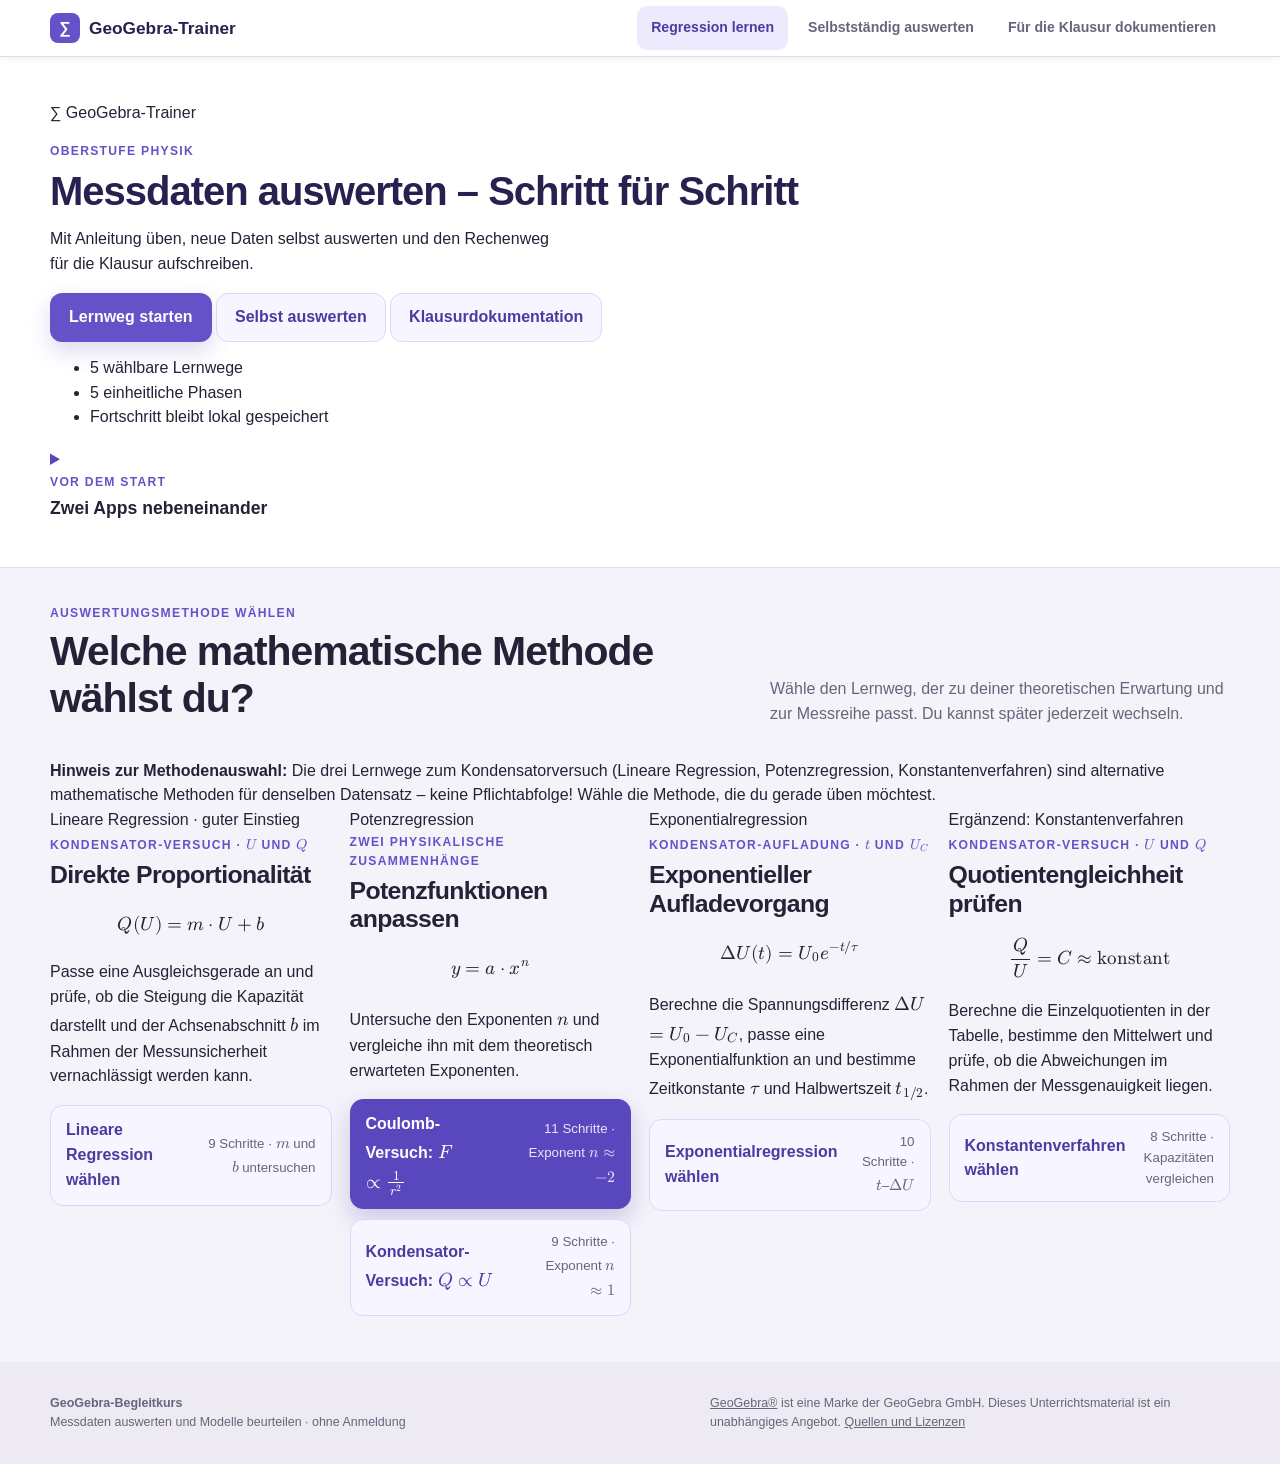
==== commit c4284a2b: "Weitere Überarbeitung." ====
--- a/index.html
+++ b/index.html
@@ -39,12 +39,9 @@
     <div class="wrap hero-grid">
       <div class="hero-copy">
         <p class="brand-line"><span class="brand-mark" aria-hidden="true">∑</span> GeoGebra-Trainer</p>
-        <p class="eyebrow">Oberstufe Physik · selbstständig auf dem iPad</p>
+        <p class="eyebrow">Oberstufe Physik</p>
         <h1>Messdaten auswerten – Schritt für Schritt</h1>
-        <p class="hero-lead">
-          Arbeite in der GeoGebra Rechner Suite und nutze diese Seite als digitale Arbeitsanleitung.
-          Wähle eine mathematische Methode, führe die Auswertung durch und begründe dein Ergebnis fachlich.
-        </p>
+        <p class="hero-lead">Mit Anleitung üben, neue Daten selbst auswerten und den Rechenweg für die Klausur aufschreiben.</p>
         <div class="hero-actions">
           <button id="startCourseBtn" class="button primary" type="button">Lernweg starten</button>
           <a class="button secondary" href="./selbst-auswerten.html">Selbst auswerten</a>
@@ -55,18 +52,15 @@
           <li>5 einheitliche Phasen</li>
           <li>Fortschritt bleibt lokal gespeichert</li>
         </ul>
-      </div>
-
-      <aside class="setup-card" aria-labelledby="setup-title">
-        <p class="setup-kicker">Vor dem Start</p>
-        <h2 id="setup-title">Zwei Apps nebeneinander</h2>
+      </div>      <details class="setup-card">
+        <summary><span class="setup-kicker">Vor dem Start</span> Zwei Apps nebeneinander</summary>
         <ol class="setup-list">
-          <li><span>1</span><div><strong>GeoGebra öffnen</strong><small>Rechner Suite auf dem iPad starten.</small></div></li>
-          <li><span>2</span><div><strong>Split View nutzen</strong><small>Trainer daneben anordnen.</small></div></li>
-          <li><span>3</span><div><strong>Schritte ausführen</strong><small>Anleitung umsetzen und Verständnis prüfen.</small></div></li>
+          <li><div><strong>GeoGebra öffnen</strong><small>Rechner Suite auf dem iPad starten.</small></div></li>
+          <li><div><strong>Split View nutzen</strong><small>Trainer daneben anordnen.</small></div></li>
+          <li><div><strong>Schritte ausführen</strong><small>Anleitung umsetzen und Verständnis prüfen.</small></div></li>
         </ol>
         <p class="privacy-note">Keine Anmeldung: Antworten und Name verlassen dein iPad nicht.</p>
-      </aside>
+      </details>
     </div>
   </header>
 
@@ -96,7 +90,7 @@
       <div class="course-choice-grid course-methods-grid">
         <!-- 1. Lineare Regression -->
         <article class="course-choice-group proportional linear-group">
-          <div class="method-badge">1. Lineare Regression</div>
+          <div class="method-badge">Lineare Regression · guter Einstieg</div>
           <p class="mini-label">Kondensator-Versuch · \(U\) und \(Q\)</p>
           <h3>Direkte Proportionalität</h3>
           <p class="choice-equation">\[Q(U) = m \cdot U + b\]</p>
@@ -108,7 +102,7 @@
 
         <!-- 2. Potenzregression -->
         <article class="course-choice-group inverse power-group">
-          <div class="method-badge">2. Potenzregression</div>
+          <div class="method-badge">Potenzregression</div>
           <p class="mini-label">Zwei physikalische Zusammenhänge</p>
           <h3>Potenzfunktionen anpassen</h3>
           <p class="choice-equation">\[y = a \cdot x^n\]</p>
@@ -125,7 +119,7 @@
 
         <!-- 3. Exponentialregression -->
         <article class="course-choice-group charging exp-group">
-          <div class="method-badge">3. Exponentialregression</div>
+          <div class="method-badge">Exponentialregression</div>
           <div>
             <p class="mini-label">Kondensator-Aufladung · \(t\) und \(U_C\)</p>
             <h3>Exponentieller Aufladevorgang</h3>
@@ -139,7 +133,7 @@
 
         <!-- 4. Ergänzend: Konstantenverfahren -->
         <article class="course-choice-group proportional constants-group">
-          <div class="method-badge">4. Ergänzend: Konstantenverfahren</div>
+          <div class="method-badge">Ergänzend: Konstantenverfahren</div>
           <p class="mini-label">Kondensator-Versuch · \(U\) und \(Q\)</p>
           <h3>Quotientengleichheit prüfen</h3>
           <p class="choice-equation">\[\frac{Q}{U} = C \approx \text{konstant}\]</p>
@@ -166,11 +160,12 @@
           <p id="courseEyebrow" class="eyebrow">Geführter Lernweg</p>
           <h2 id="course-title">Vom Messwert zum begründeten Urteil</h2>
         </div>
-        <p id="courseIntro" class="section-intro">Alle Kapitel bleiben offen. Wähle zwischen ausführlicher Erklärung und kompakter Wiederholung.</p>
+        <p id="courseIntro" class="section-intro">Alle Schritte bleiben frei erreichbar. Wähle bei Bedarf die ausführliche Erklärung.</p>
       </div>
 
       <ol id="learningMap" class="learning-map" aria-label="Etappen des gewählten Lernwegs"></ol>
 
+      <aside id="migrationNotice" class="migration-notice" hidden><p></p><button id="dismissMigrationNoticeBtn" class="text-button" type="button">Hinweis schließen</button></aside>
       <div class="course-tools" aria-label="Kursansicht und Begriffshilfe">
         <div class="mode-control">
           <span class="mode-label">Ansicht</span>
@@ -245,14 +240,14 @@
               <p id="resultRecognitionText" class="result-recognition-text"></p>
             </section>
 
-            <!-- Ggf. gemeinsame Pflichtseite vor Checkpoint -->
+            <!-- Gemeinsame Fehlerkontrolle vor dem Kontrollpunkt -->
             <aside id="sharedRequirementCard" class="shared-requirement-card" aria-labelledby="sharedRequirementTitle" hidden>
               <div>
-                <p class="mini-label">Gemeinsame Pflichtseite</p>
+                <p class="mini-label">Gemeinsame Fehlerkontrolle</p>
                 <h3 id="sharedRequirementTitle">Methode des größten Einzelfehlers</h3>
                 <p id="sharedRequirementText"></p>
               </div>
-              <a id="sharedRequirementLink" class="button secondary" href="./groesster-einzelfehler.html">Fehlerseite öffnen</a>
+              <a id="sharedRequirementLink" class="button secondary" href="./groesster-einzelfehler.html">Fehlerkontrolle öffnen</a>
             </aside>
 
             <!-- 6. Checkpoint -->
@@ -397,7 +392,7 @@
   <footer class="site-footer">
     <div class="wrap footer-inner">
       <p><strong>GeoGebra-Begleitkurs</strong><br>Messdaten auswerten und Modelle beurteilen · ohne Anmeldung</p>
-      <p>Dieser Kurs ist unabhängig von GeoGebra entstanden und steht in keiner offiziellen Verbindung zum Anbieter der GeoGebra-Software.</p>
+      <p><a href="https://www.geogebra.org/">GeoGebra®</a> ist eine Marke der GeoGebra GmbH. Dieses Unterrichtsmaterial ist ein unabhängiges Angebot. <a href="./THIRD_PARTY_NOTICES.md">Quellen und Lizenzen</a></p>
     </div>
   </footer>
 
@@ -412,7 +407,7 @@
       <div><dt>Messergebnis</dt><dd>Die vollständige Angabe eines Messwertes einschließlich seiner Messunsicherheit.</dd></div>
       <div><dt>Messpaar</dt><dd>Die zusammengehörigen Werte zweier Messgrößen aus derselben Einzelmessung.</dd></div>
       <div><dt>Punkt</dt><dd>Die Darstellung eines Messpaares im Koordinatensystem, zum Beispiel \((x,y)=(r,F)\) oder \((U,Q)\).</dd></div>
-      <div><dt>Potenzfunktion</dt><dd>Eine Funktion der Form \(y=a\cdot x^b\). Der Exponent \(b\) bestimmt die Art des Zusammenhangs.</dd></div>
+      <div><dt>Potenzfunktion</dt><dd>Eine Funktion der Form \(y=a\cdot x^n\). Der Exponent \(n\) bestimmt die Art des Zusammenhangs.</dd></div>
       <div><dt>Regression</dt><dd>Ein mathematisches Verfahren, das die Parameter einer gewählten Modellfunktion an mehrere Messpunkte anpasst.</dd></div>
       <div><dt>Modellwert</dt><dd>Ein von der Regressionsfunktion berechneter Wert, nicht ein neuer Messwert.</dd></div>
       <div><dt>Modellabweichung</dt><dd>Die prozentuale Differenz zwischen Messwert und Modellwert, bezogen auf den Modellwert.</dd></div>
--- a/style.css
+++ b/style.css
@@ -854,3 +854,28 @@
 
 mjx-container { max-width: 100%; }
 mjx-container[display="true"] { overflow-x: auto; overflow-y: hidden; padding-block: 0.2em; }
+
+/* Abschluss der Terra-Überarbeitung: kompakter Einstieg, optionale Hilfen und Druck. */
+.site-header { padding: clamp(20px, 4vw, 44px) 0; }
+.hero-grid { align-items: start; gap: clamp(20px, 4vw, 42px); }
+.hero-copy h1 { margin-bottom: 12px; font-size: clamp(1.75rem, 3.2vw, 2.5rem); }
+.hero-lead { max-width: 58ch; }
+.hero-facts { margin-top: 14px; }
+.setup-card { align-self: start; }
+.lesson-card { scroll-margin-top: 6rem; }
+.migration-notice { display: flex; align-items: center; justify-content: space-between; gap: 16px; margin: 0 0 16px; padding: 12px 16px; border: 1px solid var(--violet-200); border-radius: 12px; background: #fbf9ff; }
+.migration-notice p { margin: 0; }
+.step-image-help, .optional-extension { border: 1px solid var(--border); border-radius: var(--radius-md); background: #fbfaff; padding: 0 14px; }
+.step-image-help > summary, .optional-extension > summary { min-height: 44px; display: flex; align-items: center; font-weight: 750; cursor: pointer; }
+.step-images-help-list { display: grid; gap: 18px; padding: 0 0 14px; }
+.optional-extension > div { padding: 0 0 14px; }
+.optional-extension p { margin: 0 0 10px; }
+@media (max-width: 640px) {
+  .migration-notice { align-items: flex-start; flex-direction: column; }
+}
+@media print {
+  .site-nav, .summary-top-actions, .workspace-top-bar, .migration-notice, .course-tools, .summary-toggle-bar { display: none !important; }
+}
+.setup-card > summary { cursor: pointer; font-size: 1.1rem; font-weight: 800; }
+.setup-card > summary::marker { color: var(--violet-700); }
+.setup-card > summary .setup-kicker { display: block; margin-bottom: 3px; }
